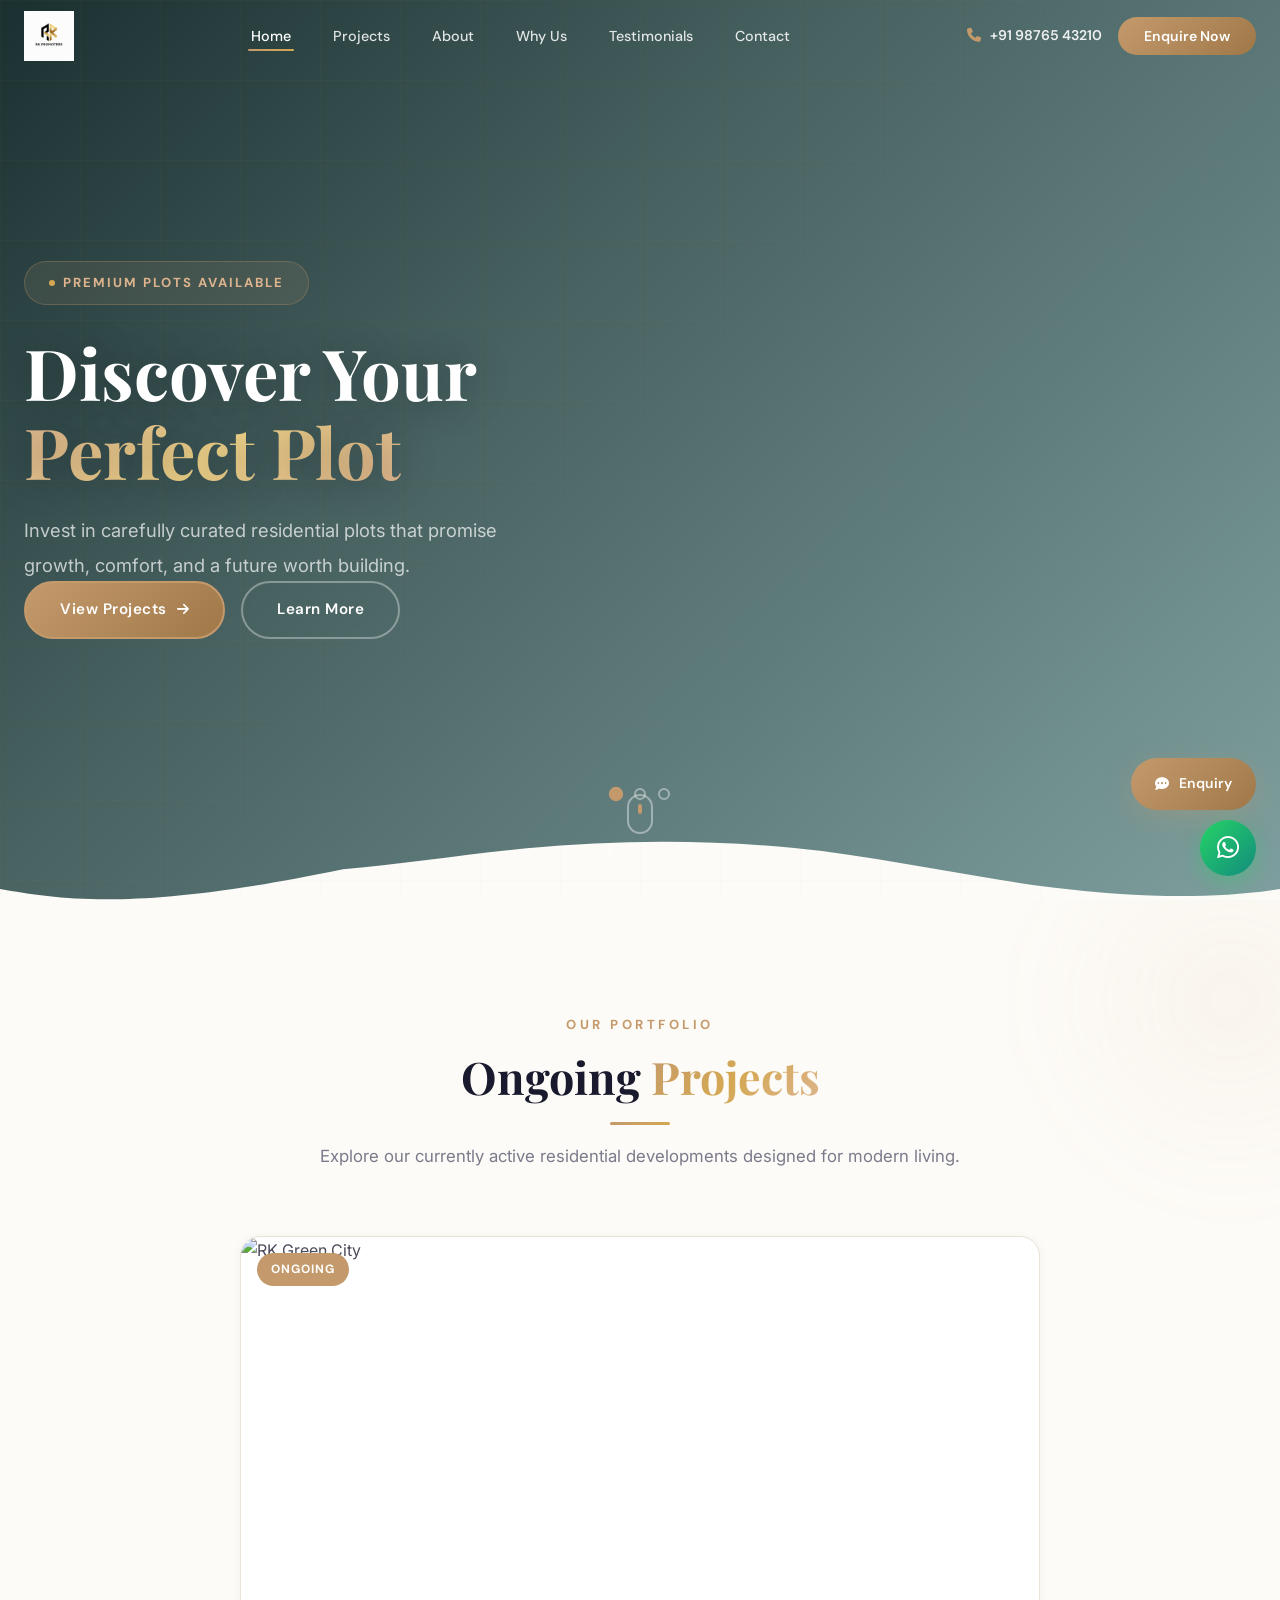
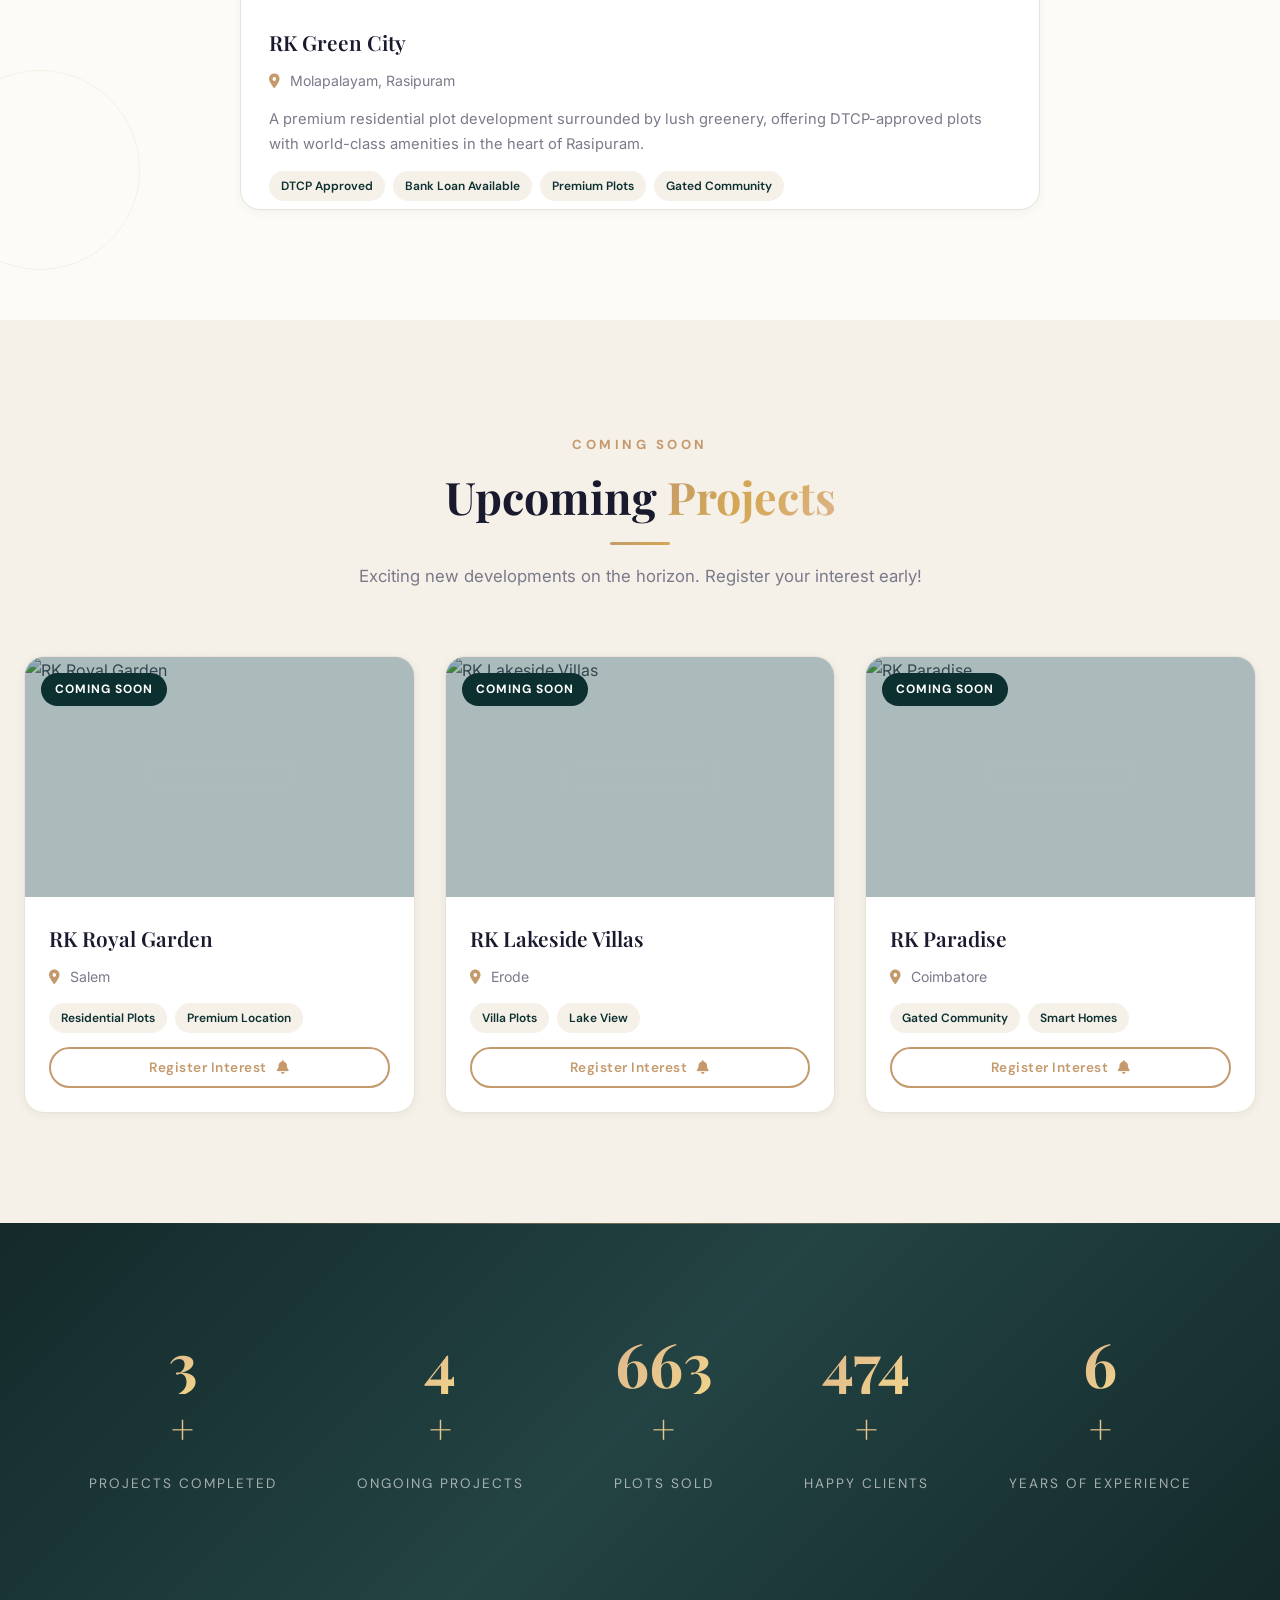
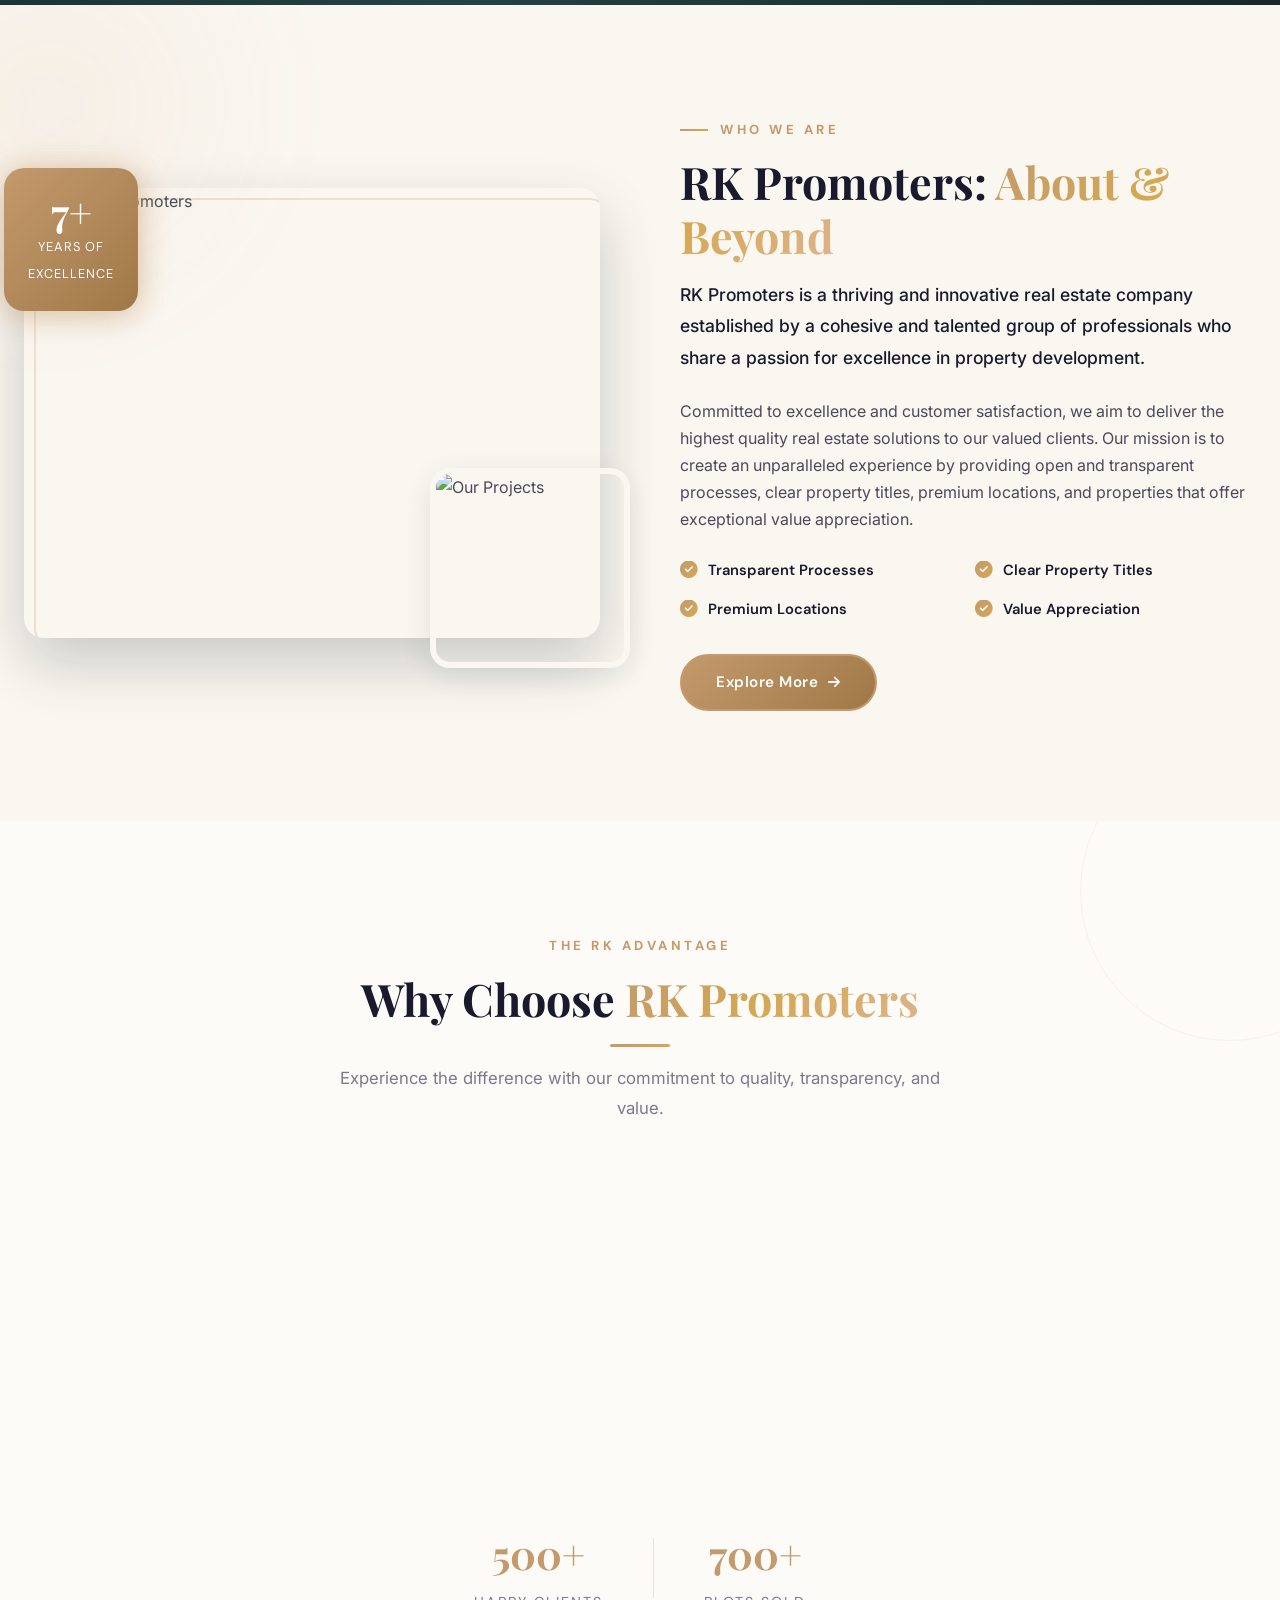
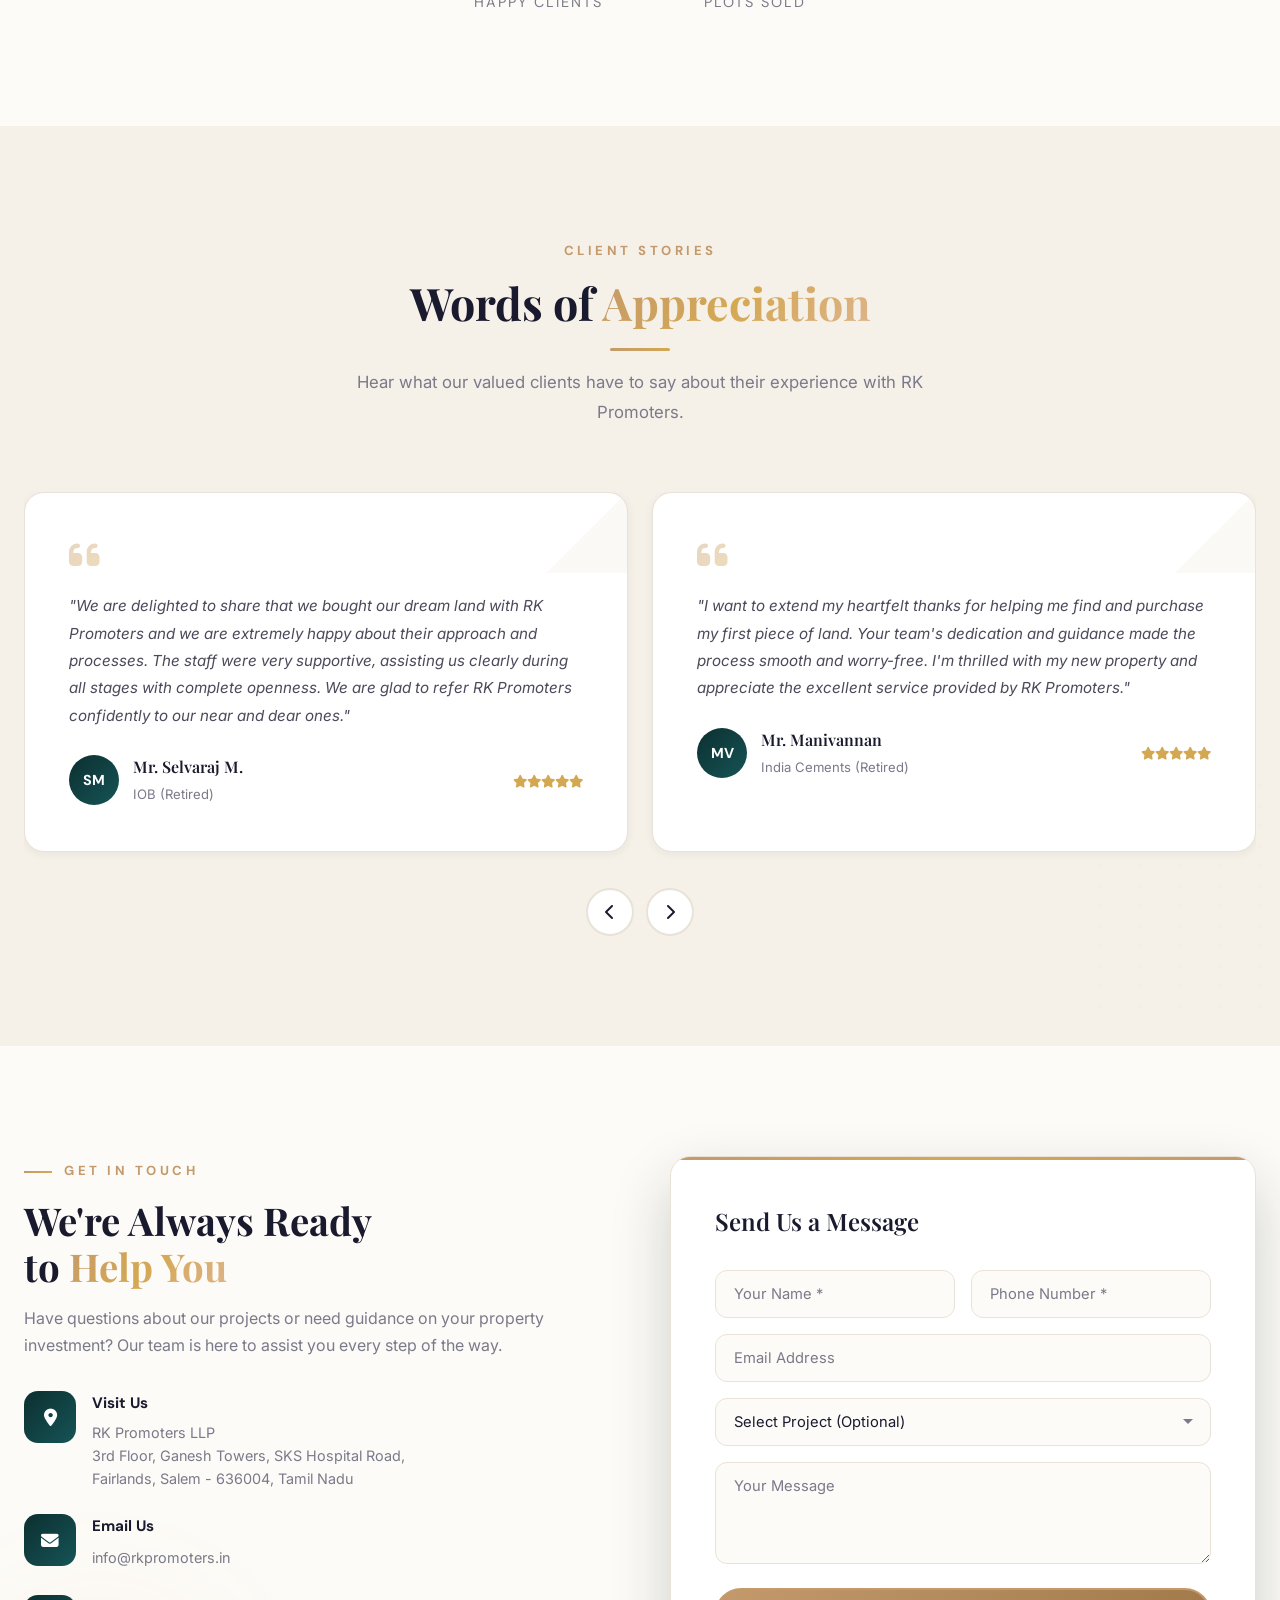
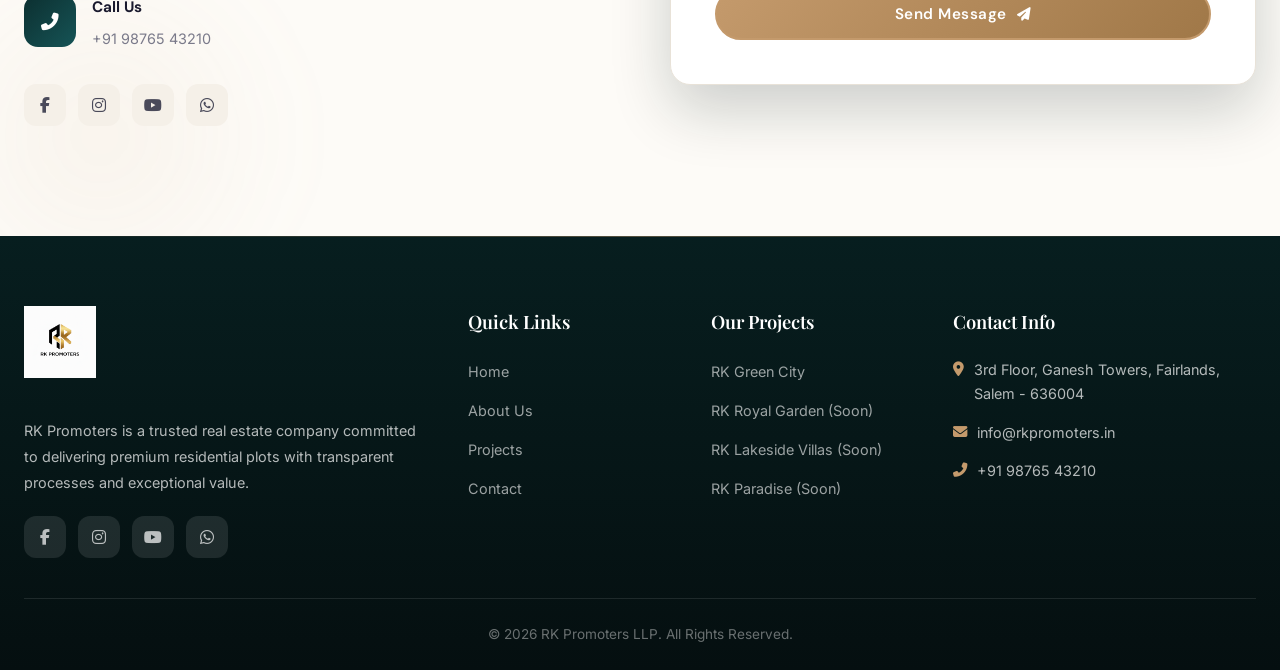
==== index.html @ 5c26dad8 "Initial commit - RK Promoters premium real estate website Co-authored-by: Cursor <cursoragent@cursor" ====
<!DOCTYPE html>
<html lang="en">
<head>
    <meta charset="UTF-8">
    <meta name="viewport" content="width=device-width, initial-scale=1.0">
    <title>RK Promoters | Premium Real Estate in Salem & Rasipuram</title>
    <meta name="description" content="Discover premium residential plots and properties in Salem & Rasipuram. RK Promoters offers transparent processes, prime locations, and exceptional value appreciation.">
    <link rel="preconnect" href="https://fonts.googleapis.com">
    <link rel="preconnect" href="https://fonts.gstatic.com" crossorigin>
    <link href="https://fonts.googleapis.com/css2?family=Playfair+Display:wght@400;500;600;700&family=Inter:wght@300;400;500;600;700&family=DM+Sans:wght@400;500;700&display=swap" rel="stylesheet">
    <link rel="stylesheet" href="https://cdnjs.cloudflare.com/ajax/libs/font-awesome/6.5.1/css/all.min.css">
    <link rel="stylesheet" href="css/style.css">
</head>
<body>
    <!-- Preloader -->
    <div id="preloader">
        <div class="loader">
            <div class="loader-inner"></div>
            <img src="images/logo.png" alt="RK Promoters">
        </div>
    </div>

    <!-- Navigation -->
    <nav class="navbar" id="navbar">
        <div class="nav-container">
            <a href="index.html" class="logo">
                <img src="images/logo.png" alt="RK Promoters" class="logo-img">
            </a>
            <ul class="nav-links" id="navLinks">
                <li><a href="#home" class="active">Home</a></li>
                <li><a href="#projects">Projects</a></li>
                <li><a href="#about">About</a></li>
                <li><a href="#advantages">Why Us</a></li>
                <li><a href="#testimonials">Testimonials</a></li>
                <li><a href="#contact">Contact</a></li>
            </ul>
            <div class="nav-actions">
                <a href="tel:+919876543210" class="nav-phone"><i class="fas fa-phone"></i> +91 98765 43210</a>
                <button class="btn-enquiry" onclick="openEnquiryModal()">Enquire Now</button>
            </div>
            <button class="hamburger" id="hamburger" onclick="toggleMenu()">
                <span></span><span></span><span></span>
            </button>
        </div>
    </nav>

    <!-- Hero Section -->
    <section class="hero" id="home">
        <div class="hero-bg-slider">
            <div class="hero-slide active" style="background-image: url('https://images.unsplash.com/photo-1600596542815-ffad4c1539a9?w=1920&q=80')"></div>
            <div class="hero-slide" style="background-image: url('https://images.unsplash.com/photo-1600585154340-be6161a56a0c?w=1920&q=80')"></div>
            <div class="hero-slide" style="background-image: url('https://images.unsplash.com/photo-1512917774080-9991f1c4c750?w=1920&q=80')"></div>
        </div>
        <div class="hero-overlay"></div>
        <div class="hero-content">
            <div class="hero-text-slider">
                <div class="hero-text-slide active">
                    <span class="hero-badge">Premium Plots Available</span>
                    <h1>Discover Your <br><span class="text-accent">Perfect Plot</span></h1>
                    <p>Invest in carefully curated residential plots that promise growth, comfort, and a future worth building.</p>
                </div>
                <div class="hero-text-slide">
                    <span class="hero-badge">Trust & Transparency</span>
                    <h1>Plots Built on <br><span class="text-accent">Promise & Trust</span></h1>
                    <p>Every transaction backed by clear titles, transparent processes, and unwavering commitment to your satisfaction.</p>
                </div>
                <div class="hero-text-slide">
                    <span class="hero-badge">Smart Investment</span>
                    <h1>Empowering Dreams, <br><span class="text-accent">Assured Returns</span></h1>
                    <p>Where transparency meets appreciation. Invest in land with our trusted processes for a secure future.</p>
                </div>
            </div>
            <div class="hero-actions">
                <a href="projects.html" class="btn btn-primary">View Projects <i class="fas fa-arrow-right"></i></a>
                <a href="#about" class="btn btn-outline">Learn More</a>
            </div>
        </div>
        <div class="hero-slider-nav">
            <button class="slider-dot active" onclick="goToSlide(0)"></button>
            <button class="slider-dot" onclick="goToSlide(1)"></button>
            <button class="slider-dot" onclick="goToSlide(2)"></button>
        </div>
        <div class="hero-scroll-indicator">
            <div class="mouse"><div class="wheel"></div></div>
            <span>Scroll Down</span>
        </div>
        <!-- Premium wave divider -->
        <div class="section-wave">
            <svg data-name="Layer 1" xmlns="http://www.w3.org/2000/svg" viewBox="0 0 1200 120" preserveAspectRatio="none">
                <path d="M321.39,56.44c58-10.79,114.16-30.13,172-41.86,82.39-16.72,168.19-17.73,250.45-.39C823.78,31,906.67,72,985.66,92.83c70.05,18.48,146.53,26.09,214.34,3V120H0V95.8C59.71,118.11,130.83,141.14,321.39,56.44Z" class="shape-fill"></path>
            </svg>
        </div>
    </section>

    <!-- Ongoing Projects Section -->
    <section class="section projects-section" id="projects">
        <!-- Decorative elements -->
        <div class="section-decoration deco-gradient-orb" style="width:400px;height:400px;top:-100px;right:-150px;"></div>
        <div class="section-decoration deco-circle" style="width:200px;height:200px;bottom:50px;left:-60px;"></div>
        <div class="container">
            <div class="section-header reveal">
                <span class="section-label">Our Portfolio</span>
                <h2 class="section-title">Ongoing <span class="text-gradient">Projects</span></h2>
                <p class="section-desc">Explore our currently active residential developments designed for modern living.</p>
            </div>
            <div class="projects-grid projects-grid-featured">
                <!-- RK Green City - Featured Ongoing Project -->
                <div class="project-card project-card-featured" data-aos="fade-up">
                    <div class="project-image">
                        <img src="https://images.unsplash.com/photo-1500382017468-9049fed747ef?w=900&q=80" alt="RK Green City">
                        <div class="project-badge">Ongoing</div>
                        <div class="project-overlay">
                            <a href="project-detail.html?project=rk-green-city" class="btn btn-sm">View Details</a>
                        </div>
                    </div>
                    <div class="project-info">
                        <h3>RK Green City</h3>
                        <p class="project-location"><i class="fas fa-map-marker-alt"></i> Molapalayam, Rasipuram</p>
                        <p class="project-desc-brief">A premium residential plot development surrounded by lush greenery, offering DTCP-approved plots with world-class amenities in the heart of Rasipuram.</p>
                        <div class="project-tags">
                            <span>DTCP Approved</span>
                            <span>Bank Loan Available</span>
                            <span>Premium Plots</span>
                            <span>Gated Community</span>
                        </div>
                    </div>
                </div>
            </div>
        </div>
    </section>

    <!-- Upcoming Projects Section -->
    <section class="section upcoming-section" id="upcoming">
        <div class="section-decoration deco-dots" style="width:300px;height:300px;top:40px;left:-80px;opacity:0.4;"></div>
        <div class="container">
            <div class="section-header reveal">
                <span class="section-label">Coming Soon</span>
                <h2 class="section-title">Upcoming <span class="text-gradient">Projects</span></h2>
                <p class="section-desc">Exciting new developments on the horizon. Register your interest early!</p>
            </div>
            <div class="projects-grid">
                <div class="project-card upcoming-card" data-aos="fade-up">
                    <div class="project-image">
                        <img src="https://images.unsplash.com/photo-1600607687939-ce8a6c25118c?w=600&q=80" alt="RK Royal Garden">
                        <div class="project-badge badge-upcoming">Coming Soon</div>
                        <div class="upcoming-overlay">
                            <div class="upcoming-label">
                                <i class="fas fa-clock"></i>
                                <span>Launching Soon</span>
                            </div>
                        </div>
                    </div>
                    <div class="project-info">
                        <h3>RK Royal Garden</h3>
                        <p class="project-location"><i class="fas fa-map-marker-alt"></i> Salem</p>
                        <div class="project-tags">
                            <span>Residential Plots</span>
                            <span>Premium Location</span>
                        </div>
                        <button class="btn btn-sm btn-register" onclick="openEnquiryModal()">Register Interest <i class="fas fa-bell"></i></button>
                    </div>
                </div>
                <div class="project-card upcoming-card" data-aos="fade-up" data-aos-delay="100">
                    <div class="project-image">
                        <img src="https://images.unsplash.com/photo-1600585154526-990dced4db0d?w=600&q=80" alt="RK Lakeside Villas">
                        <div class="project-badge badge-upcoming">Coming Soon</div>
                        <div class="upcoming-overlay">
                            <div class="upcoming-label">
                                <i class="fas fa-clock"></i>
                                <span>Launching Soon</span>
                            </div>
                        </div>
                    </div>
                    <div class="project-info">
                        <h3>RK Lakeside Villas</h3>
                        <p class="project-location"><i class="fas fa-map-marker-alt"></i> Erode</p>
                        <div class="project-tags">
                            <span>Villa Plots</span>
                            <span>Lake View</span>
                        </div>
                        <button class="btn btn-sm btn-register" onclick="openEnquiryModal()">Register Interest <i class="fas fa-bell"></i></button>
                    </div>
                </div>
                <div class="project-card upcoming-card" data-aos="fade-up" data-aos-delay="200">
                    <div class="project-image">
                        <img src="https://images.unsplash.com/photo-1600047509807-ba8f99d2cdde?w=600&q=80" alt="RK Paradise">
                        <div class="project-badge badge-upcoming">Coming Soon</div>
                        <div class="upcoming-overlay">
                            <div class="upcoming-label">
                                <i class="fas fa-clock"></i>
                                <span>Launching Soon</span>
                            </div>
                        </div>
                    </div>
                    <div class="project-info">
                        <h3>RK Paradise</h3>
                        <p class="project-location"><i class="fas fa-map-marker-alt"></i> Coimbatore</p>
                        <div class="project-tags">
                            <span>Gated Community</span>
                            <span>Smart Homes</span>
                        </div>
                        <button class="btn btn-sm btn-register" onclick="openEnquiryModal()">Register Interest <i class="fas fa-bell"></i></button>
                    </div>
                </div>
            </div>
        </div>
    </section>

    <!-- Stats Section -->
    <section class="stats-section">
        <div class="stats-bg" style="background-image: url('https://images.unsplash.com/photo-1486406146926-c627a92ad1ab?w=1920&q=80')"></div>
        <div class="stats-overlay"></div>
        <div class="container">
            <div class="stats-grid">
                <div class="stat-item">
                    <div class="stat-number" data-target="4">0</div>
                    <div class="stat-suffix">+</div>
                    <p>Projects Completed</p>
                </div>
                <div class="stat-item">
                    <div class="stat-number" data-target="5">0</div>
                    <div class="stat-suffix">+</div>
                    <p>Ongoing Projects</p>
                </div>
                <div class="stat-item">
                    <div class="stat-number" data-target="700">0</div>
                    <div class="stat-suffix">+</div>
                    <p>Plots Sold</p>
                </div>
                <div class="stat-item">
                    <div class="stat-number" data-target="500">0</div>
                    <div class="stat-suffix">+</div>
                    <p>Happy Clients</p>
                </div>
                <div class="stat-item">
                    <div class="stat-number" data-target="7">0</div>
                    <div class="stat-suffix">+</div>
                    <p>Years of Experience</p>
                </div>
            </div>
        </div>
    </section>

    <!-- About Section -->
    <section class="section about-section" id="about">
        <div class="section-decoration deco-gradient-orb" style="width:500px;height:500px;top:-150px;left:-200px;"></div>
        <div class="container">
            <div class="about-grid">
                <div class="about-images reveal reveal-left">
                    <div class="about-img-main">
                        <img src="https://images.unsplash.com/photo-1600607687939-ce8a6c25118c?w=800&q=80" alt="About RK Promoters">
                    </div>
                    <div class="about-img-float">
                        <img src="https://images.unsplash.com/photo-1600585154340-be6161a56a0c?w=400&q=80" alt="Our Projects">
                    </div>
                    <div class="about-experience">
                        <span class="exp-number">7+</span>
                        <span class="exp-text">Years of<br>Excellence</span>
                    </div>
                </div>
                <div class="about-content reveal reveal-right">
                    <span class="section-label">Who We Are</span>
                    <h2 class="section-title">RK Promoters: <span class="text-gradient">About & Beyond</span></h2>
                    <p class="about-lead">RK Promoters is a thriving and innovative real estate company established by a cohesive and talented group of professionals who share a passion for excellence in property development.</p>
                    <p>Committed to excellence and customer satisfaction, we aim to deliver the highest quality real estate solutions to our valued clients. Our mission is to create an unparalleled experience by providing open and transparent processes, clear property titles, premium locations, and properties that offer exceptional value appreciation.</p>
                    <div class="about-highlights">
                        <div class="highlight-item">
                            <i class="fas fa-check-circle"></i>
                            <span>Transparent Processes</span>
                        </div>
                        <div class="highlight-item">
                            <i class="fas fa-check-circle"></i>
                            <span>Clear Property Titles</span>
                        </div>
                        <div class="highlight-item">
                            <i class="fas fa-check-circle"></i>
                            <span>Premium Locations</span>
                        </div>
                        <div class="highlight-item">
                            <i class="fas fa-check-circle"></i>
                            <span>Value Appreciation</span>
                        </div>
                    </div>
                    <a href="about.html" class="btn btn-primary">Explore More <i class="fas fa-arrow-right"></i></a>
                </div>
            </div>
        </div>
    </section>

    <!-- Advantages Section -->
    <section class="section advantages-section" id="advantages">
        <div class="section-decoration deco-circle" style="width:300px;height:300px;top:-80px;right:-100px;"></div>
        <div class="container">
            <div class="section-header reveal">
                <span class="section-label">The RK Advantage</span>
                <h2 class="section-title">Why Choose <span class="text-gradient">RK Promoters</span></h2>
                <p class="section-desc">Experience the difference with our commitment to quality, transparency, and value.</p>
            </div>
            <div class="advantages-marquee">
                <div class="marquee-track">
                    <div class="advantage-card">
                        <div class="adv-icon"><i class="fas fa-handshake"></i></div>
                        <h4>Transparent Process</h4>
                        <p>Complete clarity at every stage of your property purchase journey.</p>
                    </div>
                    <div class="advantage-card">
                        <div class="adv-icon"><i class="fas fa-map-marked-alt"></i></div>
                        <h4>Premium Locations</h4>
                        <p>Strategically chosen locations with excellent connectivity and growth potential.</p>
                    </div>
                    <div class="advantage-card">
                        <div class="adv-icon"><i class="fas fa-chart-line"></i></div>
                        <h4>High Value Appreciation</h4>
                        <p>Properties that consistently deliver exceptional returns on investment.</p>
                    </div>
                    <div class="advantage-card">
                        <div class="adv-icon"><i class="fas fa-clock"></i></div>
                        <h4>Timely Delivery</h4>
                        <p>On-time project completion with no compromises on quality.</p>
                    </div>
                    <div class="advantage-card">
                        <div class="adv-icon"><i class="fas fa-university"></i></div>
                        <h4>Financial Assistance</h4>
                        <p>Easy loan facilities and financial guidance for hassle-free investment.</p>
                    </div>
                    <!-- Duplicated for seamless scroll -->
                    <div class="advantage-card">
                        <div class="adv-icon"><i class="fas fa-handshake"></i></div>
                        <h4>Transparent Process</h4>
                        <p>Complete clarity at every stage of your property purchase journey.</p>
                    </div>
                    <div class="advantage-card">
                        <div class="adv-icon"><i class="fas fa-map-marked-alt"></i></div>
                        <h4>Premium Locations</h4>
                        <p>Strategically chosen locations with excellent connectivity and growth potential.</p>
                    </div>
                    <div class="advantage-card">
                        <div class="adv-icon"><i class="fas fa-chart-line"></i></div>
                        <h4>High Value Appreciation</h4>
                        <p>Properties that consistently deliver exceptional returns on investment.</p>
                    </div>
                    <div class="advantage-card">
                        <div class="adv-icon"><i class="fas fa-clock"></i></div>
                        <h4>Timely Delivery</h4>
                        <p>On-time project completion with no compromises on quality.</p>
                    </div>
                    <div class="advantage-card">
                        <div class="adv-icon"><i class="fas fa-university"></i></div>
                        <h4>Financial Assistance</h4>
                        <p>Easy loan facilities and financial guidance for hassle-free investment.</p>
                    </div>
                </div>
            </div>
            <div class="advantages-stats">
                <div class="adv-stat">
                    <span class="adv-stat-number">500+</span>
                    <span class="adv-stat-label">Happy Clients</span>
                </div>
                <div class="adv-stat-divider"></div>
                <div class="adv-stat">
                    <span class="adv-stat-number">700+</span>
                    <span class="adv-stat-label">Plots Sold</span>
                </div>
            </div>
        </div>
    </section>

    <!-- Testimonials Section -->
    <section class="section testimonials-section" id="testimonials">
        <div class="section-decoration deco-dots" style="width:250px;height:250px;bottom:20px;right:-60px;opacity:0.3;"></div>
        <div class="container">
            <div class="section-header reveal">
                <span class="section-label">Client Stories</span>
                <h2 class="section-title">Words of <span class="text-gradient">Appreciation</span></h2>
                <p class="section-desc">Hear what our valued clients have to say about their experience with RK Promoters.</p>
            </div>
            <div class="testimonials-wrapper">
                <div class="testimonials-track" id="testimonialsTrack">
                    <div class="testimonial-card">
                        <div class="testimonial-quote"><i class="fas fa-quote-left"></i></div>
                        <p>"We are delighted to share that we bought our dream land with RK Promoters and we are extremely happy about their approach and processes. The staff were very supportive, assisting us clearly during all stages with complete openness. We are glad to refer RK Promoters confidently to our near and dear ones."</p>
                        <div class="testimonial-author">
                            <div class="author-avatar">SM</div>
                            <div class="author-info"><h5>Mr. Selvaraj M.</h5><span>IOB (Retired)</span></div>
                            <div class="testimonial-stars"><i class="fas fa-star"></i><i class="fas fa-star"></i><i class="fas fa-star"></i><i class="fas fa-star"></i><i class="fas fa-star"></i></div>
                        </div>
                    </div>
                    <div class="testimonial-card">
                        <div class="testimonial-quote"><i class="fas fa-quote-left"></i></div>
                        <p>"I want to extend my heartfelt thanks for helping me find and purchase my first piece of land. Your team's dedication and guidance made the process smooth and worry-free. I'm thrilled with my new property and appreciate the excellent service provided by RK Promoters."</p>
                        <div class="testimonial-author">
                            <div class="author-avatar">MV</div>
                            <div class="author-info"><h5>Mr. Manivannan</h5><span>India Cements (Retired)</span></div>
                            <div class="testimonial-stars"><i class="fas fa-star"></i><i class="fas fa-star"></i><i class="fas fa-star"></i><i class="fas fa-star"></i><i class="fas fa-star"></i></div>
                        </div>
                    </div>
                    <div class="testimonial-card">
                        <div class="testimonial-quote"><i class="fas fa-quote-left"></i></div>
                        <p>"Thanks to RK Promoters, I am now a proud plot owner. Your attention to detail and exceptional customer service made the experience smooth and hassle-free. Thanks again for all the support! I would highly recommend them to anyone looking for quality plots."</p>
                        <div class="testimonial-author">
                            <div class="author-avatar">UR</div>
                            <div class="author-info"><h5>Mr. Uthiraraj</h5><span>Teacher</span></div>
                            <div class="testimonial-stars"><i class="fas fa-star"></i><i class="fas fa-star"></i><i class="fas fa-star"></i><i class="fas fa-star"></i><i class="fas fa-star"></i></div>
                        </div>
                    </div>
                    <div class="testimonial-card">
                        <div class="testimonial-quote"><i class="fas fa-quote-left"></i></div>
                        <p>"Thank you very much RK Promoters for showing the right choices of land based on our expectations. We were really happy with your services. The team understood exactly what we needed and delivered beyond our expectations. Truly a trustworthy real estate partner!"</p>
                        <div class="testimonial-author">
                            <div class="author-avatar">UR</div>
                            <div class="author-info"><h5>Mrs. Umarani</h5><span>Teacher</span></div>
                            <div class="testimonial-stars"><i class="fas fa-star"></i><i class="fas fa-star"></i><i class="fas fa-star"></i><i class="fas fa-star"></i><i class="fas fa-star"></i></div>
                        </div>
                    </div>
                </div>
                <div class="testimonials-nav">
                    <button class="test-nav-btn" onclick="moveTestimonials(-1)"><i class="fas fa-chevron-left"></i></button>
                    <button class="test-nav-btn" onclick="moveTestimonials(1)"><i class="fas fa-chevron-right"></i></button>
                </div>
            </div>
        </div>
    </section>

    <!-- Contact Section -->
    <section class="section contact-section" id="contact">
        <div class="section-decoration deco-gradient-orb" style="width:400px;height:400px;bottom:-100px;left:-100px;"></div>
        <div class="container">
            <div class="contact-grid">
                <div class="contact-info reveal reveal-left">
                    <span class="section-label">Get In Touch</span>
                    <h2 class="section-title">We're Always Ready <br>to <span class="text-gradient">Help You</span></h2>
                    <p>Have questions about our projects or need guidance on your property investment? Our team is here to assist you every step of the way.</p>
                    <div class="contact-details">
                        <div class="contact-item">
                            <div class="contact-icon"><i class="fas fa-map-marker-alt"></i></div>
                            <div>
                                <h5>Visit Us</h5>
                                <p>RK Promoters LLP<br>3rd Floor, Ganesh Towers, SKS Hospital Road,<br>Fairlands, Salem - 636004, Tamil Nadu</p>
                            </div>
                        </div>
                        <div class="contact-item">
                            <div class="contact-icon"><i class="fas fa-envelope"></i></div>
                            <div><h5>Email Us</h5><a href="mailto:info@rkpromoters.in">info@rkpromoters.in</a></div>
                        </div>
                        <div class="contact-item">
                            <div class="contact-icon"><i class="fas fa-phone-alt"></i></div>
                            <div><h5>Call Us</h5><a href="tel:+919876543210">+91 98765 43210</a></div>
                        </div>
                    </div>
                    <div class="social-links">
                        <a href="#"><i class="fab fa-facebook-f"></i></a>
                        <a href="#"><i class="fab fa-instagram"></i></a>
                        <a href="#"><i class="fab fa-youtube"></i></a>
                        <a href="#"><i class="fab fa-whatsapp"></i></a>
                    </div>
                </div>
                <div class="contact-form-wrapper reveal reveal-right">
                    <h3>Send Us a Message</h3>
                    <form class="contact-form" id="contactForm" onsubmit="handleContactSubmit(event)">
                        <div class="form-row">
                            <div class="form-group"><input type="text" name="name" placeholder="Your Name *" required></div>
                            <div class="form-group"><input type="tel" name="phone" placeholder="Phone Number *" required></div>
                        </div>
                        <div class="form-group"><input type="email" name="email" placeholder="Email Address"></div>
                        <div class="form-group">
                            <select name="project">
                                <option value="">Select Project (Optional)</option>
                                <option value="rk-green-city">RK Green City</option>
                                <option value="rk-royal-garden">RK Royal Garden (Upcoming)</option>
                                <option value="rk-lakeside">RK Lakeside Villas (Upcoming)</option>
                                <option value="rk-paradise">RK Paradise (Upcoming)</option>
                            </select>
                        </div>
                        <div class="form-group"><textarea name="message" placeholder="Your Message" rows="4"></textarea></div>
                        <button type="submit" class="btn btn-primary btn-full">Send Message <i class="fas fa-paper-plane"></i></button>
                    </form>
                </div>
            </div>
        </div>
    </section>

    <!-- Footer -->
    <footer class="footer">
        <div class="container">
            <div class="footer-grid">
                <div class="footer-about">
                    <a href="index.html" class="logo footer-logo">
                        <img src="images/logo.png" alt="RK Promoters" class="logo-img">
                    </a>
                    <p>RK Promoters is a trusted real estate company committed to delivering premium residential plots with transparent processes and exceptional value.</p>
                    <div class="social-links">
                        <a href="#"><i class="fab fa-facebook-f"></i></a>
                        <a href="#"><i class="fab fa-instagram"></i></a>
                        <a href="#"><i class="fab fa-youtube"></i></a>
                        <a href="#"><i class="fab fa-whatsapp"></i></a>
                    </div>
                </div>
                <div class="footer-links">
                    <h4>Quick Links</h4>
                    <ul>
                        <li><a href="index.html">Home</a></li>
                        <li><a href="about.html">About Us</a></li>
                        <li><a href="projects.html">Projects</a></li>
                        <li><a href="#contact">Contact</a></li>
                    </ul>
                </div>
                <div class="footer-links">
                    <h4>Our Projects</h4>
                    <ul>
                        <li><a href="project-detail.html?project=rk-green-city">RK Green City</a></li>
                        <li><a href="#">RK Royal Garden (Soon)</a></li>
                        <li><a href="#">RK Lakeside Villas (Soon)</a></li>
                        <li><a href="#">RK Paradise (Soon)</a></li>
                    </ul>
                </div>
                <div class="footer-contact">
                    <h4>Contact Info</h4>
                    <p><i class="fas fa-map-marker-alt"></i> 3rd Floor, Ganesh Towers, Fairlands, Salem - 636004</p>
                    <p><i class="fas fa-envelope"></i> info@rkpromoters.in</p>
                    <p><i class="fas fa-phone-alt"></i> +91 98765 43210</p>
                </div>
            </div>
            <div class="footer-bottom">
                <p>&copy; 2026 RK Promoters LLP. All Rights Reserved.</p>
            </div>
        </div>
    </footer>

    <!-- Floating Buttons -->
    <div class="floating-enquiry" onclick="openEnquiryModal()">
        <i class="fas fa-comment-dots"></i><span>Enquiry</span>
    </div>
    <a href="https://wa.me/919876543210" class="floating-whatsapp" target="_blank"><i class="fab fa-whatsapp"></i></a>

    <!-- Enquiry Modal -->
    <div class="modal-overlay" id="enquiryModal">
        <div class="modal">
            <button class="modal-close" onclick="closeEnquiryModal()"><i class="fas fa-times"></i></button>
            <div class="modal-header">
                <h3>Enquire Now</h3>
                <p>Fill the form below and we'll get back to you shortly!</p>
            </div>
            <form class="modal-form" onsubmit="handleEnquirySubmit(event)">
                <div class="form-group"><input type="text" placeholder="Your Name *" required></div>
                <div class="form-group"><input type="tel" placeholder="Phone Number *" required></div>
                <div class="form-group"><input type="email" placeholder="Email Address"></div>
                <div class="form-group">
                    <select>
                        <option value="">Select Project (Optional)</option>
                        <option value="rk-green-city">RK Green City</option>
                        <option value="rk-royal-garden">RK Royal Garden (Upcoming)</option>
                        <option value="rk-lakeside">RK Lakeside Villas (Upcoming)</option>
                        <option value="rk-paradise">RK Paradise (Upcoming)</option>
                    </select>
                </div>
                <div class="form-group"><textarea placeholder="Your Message" rows="3"></textarea></div>
                <button type="submit" class="btn btn-primary btn-full">Submit Enquiry <i class="fas fa-arrow-right"></i></button>
            </form>
        </div>
    </div>

    <!-- Lightbox -->
    <div class="lightbox-overlay" id="lightbox" onclick="closeLightbox()">
        <button class="lightbox-close" onclick="closeLightbox()"><i class="fas fa-times"></i></button>
        <img id="lightboxImg" src="" alt="Site Photo">
    </div>

    <button class="back-to-top" id="backToTop" onclick="scrollToTop()"><i class="fas fa-chevron-up"></i></button>

    <script src="js/main.js"></script>
</body>
</html>
---- css/style.css ----
/* ============================================
   RK PROMOTERS - Premium Real Estate Website
   Color Scheme: Deep Teal + Warm Copper + Off-White
   ============================================ */

/* CSS Custom Properties - Premium Luxury Palette */
:root {
    --primary: #0c2f30;
    --primary-light: #165456;
    --primary-dark: #071e1f;
    --accent: #c49a6c;
    --accent-light: #ddb48e;
    --accent-dark: #a07848;
    --gold: #d4a853;
    --gold-light: #f0d48a;
    --rose-gold: #b76e79;
    --bg-light: #fdfbf7;
    --bg-cream: #f5f0e8;
    --bg-warm: #faf6f0;
    --bg-dark: #0a1e1f;
    --text-dark: #1a1a2e;
    --text-body: #4a4a5a;
    --text-light: #7a7a8a;
    --white: #ffffff;
    --border: #e8e2d8;
    --shadow-sm: 0 2px 10px rgba(15, 61, 62, 0.06);
    --shadow-md: 0 8px 30px rgba(15, 61, 62, 0.1);
    --shadow-lg: 0 20px 60px rgba(15, 61, 62, 0.15);
    --shadow-accent: 0 8px 30px rgba(196, 154, 108, 0.3);
    --shadow-gold: 0 8px 30px rgba(212, 168, 83, 0.25);
    --shadow-premium: 0 25px 60px rgba(10, 30, 31, 0.2);
    --glow-accent: 0 0 30px rgba(196, 154, 108, 0.4);
    --glow-gold: 0 0 40px rgba(212, 168, 83, 0.3);
    --radius-sm: 8px;
    --radius-md: 12px;
    --radius-lg: 20px;
    --radius-xl: 30px;
    --transition: all 0.4s cubic-bezier(0.25, 0.46, 0.45, 0.94);
    --transition-fast: all 0.25s ease;
    --transition-premium: all 0.6s cubic-bezier(0.16, 1, 0.3, 1);
    --font-heading: 'Playfair Display', Georgia, serif;
    --font-body: 'Inter', -apple-system, sans-serif;
    --font-accent: 'DM Sans', sans-serif;
}

/* Reset & Base */
*, *::before, *::after {
    margin: 0;
    padding: 0;
    box-sizing: border-box;
}

html {
    scroll-behavior: smooth;
    scroll-padding-top: 80px;
}

body {
    font-family: var(--font-body);
    color: var(--text-body);
    background: var(--bg-light);
    line-height: 1.7;
    overflow-x: hidden;
    -webkit-font-smoothing: antialiased;
    -moz-osx-font-smoothing: grayscale;
}

/* Premium Selection */
::selection {
    background: rgba(196, 154, 108, 0.25);
    color: var(--primary-dark);
}

/* Premium Scrollbar */
::-webkit-scrollbar { width: 8px; }
::-webkit-scrollbar-track { background: var(--bg-cream); }
::-webkit-scrollbar-thumb {
    background: linear-gradient(180deg, var(--accent), var(--primary));
    border-radius: 10px;
}
::-webkit-scrollbar-thumb:hover { background: var(--accent-dark); }

a {
    text-decoration: none;
    color: inherit;
    transition: var(--transition-fast);
}

img {
    max-width: 100%;
    height: auto;
    display: block;
}

ul { list-style: none; }

.container {
    max-width: 1280px;
    margin: 0 auto;
    padding: 0 24px;
}

.section {
    padding: 110px 0;
    position: relative;
    overflow: hidden;
}

.text-center { text-align: center; }
.mt-4 { margin-top: 3rem; }

/* ============ PREMIUM REVEAL ANIMATIONS ============ */
.reveal {
    opacity: 0;
    transform: translateY(40px);
    transition: opacity 0.8s cubic-bezier(0.16, 1, 0.3, 1),
                transform 0.8s cubic-bezier(0.16, 1, 0.3, 1);
}
.reveal.reveal-left { transform: translateX(-60px) translateY(0); }
.reveal.reveal-right { transform: translateX(60px) translateY(0); }
.reveal.reveal-scale { transform: scale(0.85); }
.reveal.reveal-rotate { transform: perspective(800px) rotateY(8deg); }
.reveal.active {
    opacity: 1;
    transform: translateY(0) translateX(0) scale(1) rotateY(0deg);
}

/* Stagger delays for children */
.reveal-stagger > *:nth-child(1) { transition-delay: 0s; }
.reveal-stagger > *:nth-child(2) { transition-delay: 0.1s; }
.reveal-stagger > *:nth-child(3) { transition-delay: 0.2s; }
.reveal-stagger > *:nth-child(4) { transition-delay: 0.25s; }
.reveal-stagger > *:nth-child(5) { transition-delay: 0.3s; }
.reveal-stagger > *:nth-child(6) { transition-delay: 0.35s; }

/* ============ DECORATIVE ELEMENTS ============ */
.section-decoration {
    position: absolute;
    pointer-events: none;
    z-index: 0;
}

.deco-circle {
    border-radius: 50%;
    border: 1px solid rgba(196, 154, 108, 0.12);
}

.deco-gradient-orb {
    border-radius: 50%;
    background: radial-gradient(circle, rgba(196, 154, 108, 0.08) 0%, transparent 70%);
    filter: blur(40px);
}

.deco-dots {
    background-image: radial-gradient(rgba(196, 154, 108, 0.15) 1px, transparent 1px);
    background-size: 20px 20px;
}

.deco-line {
    height: 1px;
    background: linear-gradient(90deg, transparent, var(--accent), transparent);
    opacity: 0.2;
}

/* Section wave divider */
.section-wave {
    position: absolute;
    bottom: -1px;
    left: 0;
    width: 100%;
    overflow: hidden;
    line-height: 0;
    z-index: 1;
}
.section-wave svg {
    position: relative;
    display: block;
    width: calc(100% + 1.3px);
    height: 60px;
}
.section-wave .shape-fill {
    fill: var(--bg-light);
}

/* Gradient text */
.text-gradient {
    background: linear-gradient(135deg, var(--accent), var(--gold), var(--accent-light));
    -webkit-background-clip: text;
    -webkit-text-fill-color: transparent;
    background-clip: text;
}

/* Gold shimmer text */
.text-shimmer {
    background: linear-gradient(120deg, var(--accent) 0%, var(--gold-light) 50%, var(--accent) 100%);
    background-size: 200% 100%;
    -webkit-background-clip: text;
    -webkit-text-fill-color: transparent;
    background-clip: text;
    animation: shimmerText 3s ease-in-out infinite;
}

@keyframes shimmerText {
    0% { background-position: -200% center; }
    100% { background-position: 200% center; }
}

/* ============ PRELOADER ============ */
#preloader {
    position: fixed;
    top: 0;
    left: 0;
    width: 100%;
    height: 100%;
    background: linear-gradient(135deg, var(--primary-dark) 0%, #0c2a2b 50%, var(--primary) 100%);
    z-index: 99999;
    display: flex;
    align-items: center;
    justify-content: center;
    transition: opacity 0.8s cubic-bezier(0.16, 1, 0.3, 1), visibility 0.8s cubic-bezier(0.16, 1, 0.3, 1);
}

#preloader.loaded {
    opacity: 0;
    visibility: hidden;
}

#preloader::before {
    content: '';
    position: absolute;
    top: 50%;
    left: 50%;
    width: 200px;
    height: 200px;
    transform: translate(-50%, -50%);
    border-radius: 50%;
    background: radial-gradient(circle, rgba(196, 154, 108, 0.1) 0%, transparent 70%);
    animation: preloaderPulse 2s ease-in-out infinite;
}

@keyframes preloaderPulse {
    0%, 100% { transform: translate(-50%, -50%) scale(1); opacity: 0.5; }
    50% { transform: translate(-50%, -50%) scale(1.5); opacity: 1; }
}

.loader {
    text-align: center;
    position: relative;
    z-index: 1;
}

.loader-inner {
    width: 60px;
    height: 60px;
    border: 2px solid rgba(196, 154, 108, 0.15);
    border-top-color: var(--accent);
    border-right-color: var(--gold);
    border-radius: 50%;
    animation: spin 1s linear infinite;
    margin: 0 auto 24px;
    position: relative;
}

.loader-inner::after {
    content: '';
    position: absolute;
    top: 4px;
    left: 4px;
    right: 4px;
    bottom: 4px;
    border: 2px solid transparent;
    border-bottom-color: var(--accent-light);
    border-radius: 50%;
    animation: spin 1.5s linear infinite reverse;
}

.loader span {
    color: var(--accent);
    font-family: var(--font-heading);
    font-size: 1.4rem;
    letter-spacing: 6px;
    font-weight: 500;
}

@keyframes spin {
    to { transform: rotate(360deg); }
}

/* ============ SECTION HEADERS ============ */
.section-label {
    display: inline-flex;
    align-items: center;
    gap: 12px;
    font-family: var(--font-accent);
    font-size: 0.82rem;
    font-weight: 700;
    color: var(--accent);
    text-transform: uppercase;
    letter-spacing: 3.5px;
    margin-bottom: 14px;
    position: relative;
    padding-left: 40px;
}

.section-label::before {
    content: '';
    position: absolute;
    left: 0;
    top: 50%;
    width: 28px;
    height: 2px;
    background: linear-gradient(90deg, var(--accent), var(--gold));
    transform: translateY(-50%);
}

.section-header .section-label {
    padding-left: 0;
    justify-content: center;
}

.section-header .section-label::before {
    display: none;
}

.section-header .section-label::after {
    display: none;
}

.section-header {
    text-align: center;
    max-width: 640px;
    margin: 0 auto 65px;
    position: relative;
    z-index: 1;
}

.section-title {
    font-family: var(--font-heading);
    font-size: 2.8rem;
    font-weight: 700;
    color: var(--text-dark);
    line-height: 1.2;
    margin-bottom: 16px;
}

/* Gold underline decoration under section titles */
.section-header .section-title::after {
    content: '';
    display: block;
    width: 60px;
    height: 3px;
    background: linear-gradient(90deg, var(--accent), var(--gold));
    margin: 18px auto 0;
    border-radius: 2px;
}

.text-accent {
    color: var(--accent);
}

.section-desc {
    font-size: 1.05rem;
    color: var(--text-light);
    line-height: 1.8;
    margin-top: 8px;
}

/* ============ BUTTONS ============ */
.btn {
    display: inline-flex;
    align-items: center;
    gap: 10px;
    padding: 14px 34px;
    font-family: var(--font-accent);
    font-size: 0.95rem;
    font-weight: 600;
    border-radius: var(--radius-xl);
    cursor: pointer;
    transition: var(--transition-premium);
    border: 2px solid transparent;
    letter-spacing: 0.5px;
    position: relative;
    overflow: hidden;
    z-index: 1;
}

/* Premium shimmer overlay on buttons */
.btn::before {
    content: '';
    position: absolute;
    top: 0;
    left: -100%;
    width: 100%;
    height: 100%;
    background: linear-gradient(120deg, transparent 0%, rgba(255, 255, 255, 0.2) 50%, transparent 100%);
    transition: left 0.6s ease;
    z-index: -1;
}

.btn:hover::before {
    left: 100%;
}

.btn-primary {
    background: linear-gradient(135deg, var(--accent), var(--accent-dark));
    color: var(--white);
    border-color: var(--accent);
}

.btn-primary:hover {
    background: linear-gradient(135deg, var(--accent-dark), var(--accent));
    border-color: var(--accent-dark);
    transform: translateY(-3px);
    box-shadow: var(--shadow-accent), var(--glow-accent);
}

.btn-outline {
    background: transparent;
    color: var(--white);
    border-color: rgba(255,255,255,0.35);
    backdrop-filter: blur(4px);
}

.btn-outline:hover {
    background: var(--white);
    color: var(--primary);
    border-color: var(--white);
    transform: translateY(-3px);
    box-shadow: 0 10px 30px rgba(255, 255, 255, 0.2);
}

.btn-sm {
    padding: 10px 24px;
    font-size: 0.85rem;
}

.btn-full {
    width: 100%;
    justify-content: center;
}

.btn i {
    font-size: 0.85rem;
    transition: transform 0.4s cubic-bezier(0.16, 1, 0.3, 1);
}

.btn:hover i {
    transform: translateX(5px);
}

/* ============ NAVBAR ============ */
.navbar {
    position: fixed;
    top: 0;
    left: 0;
    width: 100%;
    z-index: 1000;
    padding: 8px 0;
    background-color: transparent;
    transition: background-color 0.5s ease, box-shadow 0.5s ease, border-color 0.5s ease;
    border-bottom: 1px solid transparent;
}

.navbar.scrolled {
    background-color: rgba(255, 255, 255, 0.92);
    backdrop-filter: blur(20px);
    -webkit-backdrop-filter: blur(20px);
    box-shadow: 0 4px 30px rgba(10, 30, 31, 0.08);
    border-bottom-color: rgba(196, 154, 108, 0.12);
}

.nav-container {
    max-width: 1340px;
    margin: 0 auto;
    padding: 0 24px;
    display: flex;
    align-items: center;
    justify-content: space-between;
    min-height: 56px;
    position: relative;
}

.logo {
    display: flex;
    align-items: center;
    gap: 12px;
    z-index: 10;
}

.logo-icon {
    width: 46px;
    height: 46px;
    background: var(--accent);
    color: var(--white);
    font-family: var(--font-heading);
    font-size: 1.5rem;
    font-weight: 700;
    display: flex;
    align-items: center;
    justify-content: center;
    border-radius: 12px;
    transition: var(--transition);
}

.logo:hover .logo-icon {
    transform: rotate(-5deg) scale(1.05);
}

/* Logo image */
.logo-img {
    height: 50px;
    width: auto;
    object-fit: contain;
    transition: transform 0.3s ease;
}

.logo:hover .logo-img {
    transform: scale(1.04);
}

.footer .logo-img {
    height: 72px;
    margin-bottom: 20px;
}

.loader img {
    height: 80px;
    width: auto;
    margin-bottom: 14px;
}

/* ---- RK INNOVATIVE LOGO ---- */
.logo-icon-rk {
    width: 50px;
    height: 50px;
    position: relative;
    display: flex;
    align-items: center;
    justify-content: center;
    background: linear-gradient(135deg, var(--primary) 0%, var(--primary-light) 100%);
    border-radius: 14px;
    overflow: hidden;
    transition: var(--transition);
    flex-shrink: 0;
    box-shadow: 0 4px 15px rgba(15, 61, 62, 0.3);
}

.logo-icon-rk::before {
    content: '';
    position: absolute;
    top: -1px;
    left: -1px;
    right: -1px;
    bottom: -1px;
    border-radius: 15px;
    background: linear-gradient(135deg, var(--accent), var(--accent-light), var(--accent));
    z-index: 0;
    opacity: 0.8;
}

.logo-icon-rk::after {
    content: '';
    position: absolute;
    top: 2px;
    left: 2px;
    right: 2px;
    bottom: 2px;
    background: linear-gradient(135deg, var(--primary) 0%, var(--primary-dark) 100%);
    border-radius: 12px;
    z-index: 1;
}

.rk-r, .rk-k {
    position: relative;
    z-index: 2;
    font-family: var(--font-heading);
    font-weight: 700;
    line-height: 1;
}

.rk-r {
    font-size: 1.4rem;
    color: var(--accent-light);
    margin-right: -2px;
}

.rk-k {
    font-size: 1.15rem;
    color: var(--white);
    opacity: 0.9;
}

.rk-diamond {
    position: absolute;
    bottom: 6px;
    left: 50%;
    transform: translateX(-50%) rotate(45deg);
    width: 5px;
    height: 5px;
    background: var(--accent);
    z-index: 2;
}

.logo:hover .logo-icon-rk {
    transform: scale(1.05);
    box-shadow: 0 6px 25px rgba(200, 149, 108, 0.4);
}

.logo:hover .logo-icon-rk .rk-r {
    color: var(--white);
}

.logo:hover .logo-icon-rk .rk-k {
    color: var(--accent-light);
}

.logo-name {
    display: block;
    font-family: var(--font-heading);
    font-size: 1.35rem;
    font-weight: 700;
    color: var(--white);
    line-height: 1.1;
    transition: var(--transition-fast);
}

.logo-tagline {
    display: block;
    font-family: var(--font-accent);
    font-size: 0.65rem;
    font-weight: 700;
    letter-spacing: 4px;
    color: var(--accent);
    line-height: 1;
}

.navbar.scrolled .logo-name {
    color: var(--text-dark);
}

.nav-links {
    display: flex;
    gap: 6px;
}

.nav-links a {
    padding: 8px 18px;
    font-family: var(--font-accent);
    font-size: 0.9rem;
    font-weight: 500;
    color: rgba(255, 255, 255, 0.85);
    border-radius: var(--radius-xl);
    position: relative;
    transition: color 0.4s ease, background-color 0.4s ease;
}

/* Gold underline on active/hover */
.nav-links a::after {
    content: '';
    position: absolute;
    bottom: 2px;
    left: 50%;
    width: 0;
    height: 2px;
    background: linear-gradient(90deg, var(--accent), var(--gold));
    border-radius: 1px;
    transition: width 0.4s cubic-bezier(0.16, 1, 0.3, 1), left 0.4s cubic-bezier(0.16, 1, 0.3, 1);
}

.nav-links a:hover::after,
.nav-links a.active::after {
    width: 60%;
    left: 20%;
}

.nav-links a:hover,
.nav-links a.active {
    color: var(--white);
}

.navbar.scrolled .nav-links a {
    color: var(--text-body);
}

.navbar.scrolled .nav-links a:hover,
.navbar.scrolled .nav-links a.active {
    color: var(--primary);
}

.nav-actions {
    display: flex;
    align-items: center;
    gap: 16px;
}

.nav-phone {
    font-family: var(--font-accent);
    font-size: 0.88rem;
    font-weight: 600;
    color: rgba(255,255,255,0.9);
    transition: color 0.6s ease;
}

.nav-phone i {
    margin-right: 6px;
    color: var(--accent);
}

.navbar.scrolled .nav-phone {
    color: var(--text-dark);
}

.btn-enquiry {
    padding: 10px 26px;
    background: linear-gradient(135deg, var(--accent), var(--accent-dark));
    color: var(--white);
    border: none;
    border-radius: var(--radius-xl);
    font-family: var(--font-accent);
    font-size: 0.88rem;
    font-weight: 600;
    cursor: pointer;
    transition: var(--transition-premium);
    position: relative;
    overflow: hidden;
}

.btn-enquiry::before {
    content: '';
    position: absolute;
    top: 0;
    left: -100%;
    width: 100%;
    height: 100%;
    background: linear-gradient(120deg, transparent 0%, rgba(255, 255, 255, 0.2) 50%, transparent 100%);
    transition: left 0.5s ease;
}

.btn-enquiry:hover::before { left: 100%; }

.btn-enquiry:hover {
    background: linear-gradient(135deg, var(--accent-dark), var(--accent));
    transform: translateY(-2px);
    box-shadow: var(--shadow-accent), var(--glow-accent);
}

.hamburger {
    display: none;
    flex-direction: column;
    gap: 5px;
    background: none;
    border: none;
    cursor: pointer;
    padding: 6px;
    z-index: 10;
}

.hamburger span {
    display: block;
    width: 26px;
    height: 2.5px;
    background: var(--white);
    border-radius: 3px;
    transition: background 0.6s ease, transform 0.3s ease, opacity 0.3s ease;
}

.navbar.scrolled .hamburger span {
    background: var(--text-dark);
}

.hamburger.active span:nth-child(1) {
    transform: rotate(45deg) translate(5px, 5px);
}

.hamburger.active span:nth-child(2) {
    opacity: 0;
}

.hamburger.active span:nth-child(3) {
    transform: rotate(-45deg) translate(5px, -5px);
}

/* ============ HERO SECTION ============ */
.hero {
    position: relative;
    height: 100vh;
    min-height: 700px;
    display: flex;
    align-items: center;
    overflow: hidden;
}

.hero-bg-slider {
    position: absolute;
    top: 0;
    left: 0;
    width: 100%;
    height: 100%;
}

.hero-slide {
    position: absolute;
    top: 0;
    left: 0;
    width: 100%;
    height: 100%;
    background-size: cover;
    background-position: center;
    opacity: 0;
    transform: scale(1.15);
    transition: opacity 1.5s ease, transform 10s ease;
}

.hero-slide.active {
    opacity: 1;
    transform: scale(1);
}

.hero-overlay {
    position: absolute;
    top: 0;
    left: 0;
    width: 100%;
    height: 100%;
    background: linear-gradient(135deg, rgba(7, 30, 31, 0.92) 0%, rgba(12, 47, 48, 0.75) 40%, rgba(22, 84, 86, 0.55) 100%);
    z-index: 1;
}

/* Premium decorative grid lines in hero */
.hero::after {
    content: '';
    position: absolute;
    top: 0;
    left: 0;
    width: 100%;
    height: 100%;
    background-image:
        linear-gradient(rgba(196, 154, 108, 0.03) 1px, transparent 1px),
        linear-gradient(90deg, rgba(196, 154, 108, 0.03) 1px, transparent 1px);
    background-size: 80px 80px;
    z-index: 1;
    pointer-events: none;
}

.hero-content {
    position: relative;
    z-index: 2;
    max-width: 1280px;
    margin: 0 auto;
    padding: 0 24px;
    width: 100%;
}

.hero-text-slider {
    position: relative;
    min-height: 320px;
}

.hero-text-slide {
    position: absolute;
    top: 0;
    left: 0;
    opacity: 0;
    transform: translateY(30px);
    transition: opacity 0.8s ease, transform 0.8s ease;
    pointer-events: none;
}

.hero-text-slide.active {
    opacity: 1;
    transform: translateY(0);
    pointer-events: all;
}

.hero-badge {
    display: inline-flex;
    align-items: center;
    gap: 8px;
    padding: 10px 24px;
    background: rgba(196, 154, 108, 0.12);
    border: 1px solid rgba(196, 154, 108, 0.3);
    border-radius: var(--radius-xl);
    color: var(--accent-light);
    font-family: var(--font-accent);
    font-size: 0.82rem;
    font-weight: 700;
    letter-spacing: 2px;
    text-transform: uppercase;
    margin-bottom: 28px;
    backdrop-filter: blur(12px);
    animation: badgePulse 3s ease-in-out infinite;
}

.hero-badge::before {
    content: '';
    width: 6px;
    height: 6px;
    background: var(--gold);
    border-radius: 50%;
    animation: dotPulse 2s ease-in-out infinite;
}

@keyframes badgePulse {
    0%, 100% { border-color: rgba(196, 154, 108, 0.3); }
    50% { border-color: rgba(196, 154, 108, 0.6); }
}

@keyframes dotPulse {
    0%, 100% { opacity: 1; transform: scale(1); }
    50% { opacity: 0.5; transform: scale(0.7); }
}

.hero h1 {
    font-family: var(--font-heading);
    font-size: 4.4rem;
    font-weight: 700;
    color: var(--white);
    line-height: 1.12;
    margin-bottom: 22px;
    text-shadow: 0 2px 40px rgba(0, 0, 0, 0.3);
}

.hero h1 .text-accent {
    background: linear-gradient(135deg, var(--accent-light), var(--gold-light), var(--accent-light));
    -webkit-background-clip: text;
    -webkit-text-fill-color: transparent;
    background-clip: text;
}

.hero p {
    font-size: 1.15rem;
    color: rgba(255, 255, 255, 0.7);
    max-width: 520px;
    line-height: 1.9;
    margin-bottom: 38px;
}

.hero-actions {
    display: flex;
    gap: 16px;
    flex-wrap: wrap;
}

.hero-slider-nav {
    position: absolute;
    bottom: 100px;
    left: 50%;
    transform: translateX(-50%);
    z-index: 2;
    display: flex;
    gap: 12px;
}

.slider-dot {
    width: 12px;
    height: 12px;
    border-radius: 50%;
    border: 2px solid rgba(255, 255, 255, 0.4);
    background: transparent;
    cursor: pointer;
    transition: var(--transition);
}

.slider-dot.active {
    background: var(--accent);
    border-color: var(--accent);
    transform: scale(1.2);
}

.hero-scroll-indicator {
    position: absolute;
    bottom: 36px;
    left: 50%;
    transform: translateX(-50%);
    z-index: 2;
    display: flex;
    flex-direction: column;
    align-items: center;
    gap: 10px;
    animation: float 2.5s ease-in-out infinite;
}

.mouse {
    width: 26px;
    height: 40px;
    border: 2px solid rgba(255, 255, 255, 0.4);
    border-radius: 14px;
    display: flex;
    justify-content: center;
    padding-top: 8px;
}

.wheel {
    width: 4px;
    height: 10px;
    background: var(--accent);
    border-radius: 2px;
    animation: scroll-wheel 1.5s ease-in-out infinite;
}

.hero-scroll-indicator span {
    color: rgba(255, 255, 255, 0.5);
    font-size: 0.72rem;
    font-family: var(--font-accent);
    text-transform: uppercase;
    letter-spacing: 2px;
}

@keyframes scroll-wheel {
    0% { opacity: 1; transform: translateY(0); }
    100% { opacity: 0; transform: translateY(10px); }
}

@keyframes float {
    0%, 100% { transform: translateX(-50%) translateY(0); }
    50% { transform: translateX(-50%) translateY(-8px); }
}

/* ============ PROJECTS SECTION ============ */
.projects-section {
    background: var(--bg-light);
}

.projects-grid {
    display: grid;
    grid-template-columns: repeat(3, 1fr);
    gap: 30px;
}

.project-card {
    background: var(--white);
    border-radius: var(--radius-lg);
    overflow: hidden;
    box-shadow: var(--shadow-sm);
    transition: var(--transition-premium);
    opacity: 0;
    transform: translateY(30px);
    border: 1px solid var(--border);
    position: relative;
}

/* Subtle border glow on hover - removed colored overlay to keep text readable */

.project-card.visible {
    opacity: 1;
    transform: translateY(0);
}

.project-card:hover {
    transform: translateY(-10px);
    box-shadow: var(--shadow-premium);
    border-color: transparent;
}

.project-image {
    position: relative;
    height: 240px;
    overflow: hidden;
}

.project-image img {
    width: 100%;
    height: 100%;
    object-fit: cover;
    transition: transform 0.6s ease;
}

.project-card:hover .project-image img {
    transform: scale(1.08);
}

.project-badge {
    position: absolute;
    top: 16px;
    left: 16px;
    padding: 6px 14px;
    background: var(--accent);
    color: var(--white);
    font-family: var(--font-accent);
    font-size: 0.75rem;
    font-weight: 700;
    border-radius: var(--radius-xl);
    text-transform: uppercase;
    letter-spacing: 1px;
    z-index: 2;
}

.project-overlay {
    position: absolute;
    top: 0;
    left: 0;
    width: 100%;
    height: 100%;
    background: rgba(15, 61, 62, 0.6);
    display: flex;
    align-items: center;
    justify-content: center;
    opacity: 0;
    transition: opacity 0.4s ease;
}

.project-card:hover .project-overlay {
    opacity: 1;
}

.project-overlay .btn {
    background: var(--white);
    color: var(--primary);
    border-color: var(--white);
    transform: translateY(10px);
    transition: var(--transition);
}

.project-card:hover .project-overlay .btn {
    transform: translateY(0);
}

.project-info {
    padding: 24px;
}

.project-info h3 {
    font-family: var(--font-heading);
    font-size: 1.3rem;
    font-weight: 600;
    color: var(--text-dark);
    margin-bottom: 8px;
}

.project-location {
    font-size: 0.88rem;
    color: var(--text-light);
    margin-bottom: 14px;
}

.project-location i {
    color: var(--accent);
    margin-right: 6px;
}

.project-tags {
    display: flex;
    gap: 8px;
    flex-wrap: wrap;
}

.project-tags span {
    padding: 5px 12px;
    background: var(--bg-cream);
    color: var(--primary);
    font-family: var(--font-accent);
    font-size: 0.75rem;
    font-weight: 600;
    border-radius: var(--radius-xl);
}

/* ============ STATS SECTION ============ */
.stats-section {
    position: relative;
    padding: 90px 0;
    overflow: hidden;
}

.stats-bg {
    position: absolute;
    top: 0;
    left: 0;
    width: 100%;
    height: 100%;
    background-size: cover;
    background-position: center;
    background-attachment: fixed;
}

.stats-overlay {
    position: absolute;
    top: 0;
    left: 0;
    width: 100%;
    height: 100%;
    background: linear-gradient(135deg, rgba(7, 30, 31, 0.95) 0%, rgba(12, 47, 48, 0.9) 50%, rgba(7, 30, 31, 0.95) 100%);
}

/* Gold accent line at top of stats */
.stats-section::before {
    content: '';
    position: absolute;
    top: 0;
    left: 10%;
    right: 10%;
    height: 1px;
    background: linear-gradient(90deg, transparent, var(--accent), transparent);
    z-index: 2;
    opacity: 0.5;
}

.stats-grid {
    position: relative;
    z-index: 1;
    display: flex;
    justify-content: center;
    gap: 60px;
    flex-wrap: wrap;
}

.stat-number {
    font-family: var(--font-heading);
    font-size: 3.8rem;
    font-weight: 700;
    background: linear-gradient(135deg, var(--accent-light), var(--gold-light));
    -webkit-background-clip: text;
    -webkit-text-fill-color: transparent;
    background-clip: text;
    line-height: 1;
    display: inline;
}

.stat-suffix {
    font-family: var(--font-heading);
    font-size: 2.5rem;
    font-weight: 700;
    background: linear-gradient(135deg, var(--accent-light), var(--gold-light));
    -webkit-background-clip: text;
    -webkit-text-fill-color: transparent;
    background-clip: text;
    display: inline;
}

.stat-item p {
    font-family: var(--font-accent);
    font-size: 0.85rem;
    color: rgba(255, 255, 255, 0.6);
    margin-top: 10px;
    text-transform: uppercase;
    letter-spacing: 2px;
}

.stat-item {
    text-align: center;
    display: flex;
    flex-direction: column;
    align-items: center;
    min-width: 140px;
    position: relative;
    padding: 20px 10px;
}

/* ============ ABOUT SECTION ============ */
.about-section {
    background: var(--bg-warm);
    position: relative;
    overflow: hidden;
}

.about-grid {
    display: grid;
    grid-template-columns: 1fr 1fr;
    gap: 80px;
    align-items: center;
}

.about-images {
    position: relative;
}

.about-img-main {
    border-radius: var(--radius-lg);
    overflow: hidden;
    box-shadow: var(--shadow-premium);
    position: relative;
}

/* Premium gold border accent on about image */
.about-img-main::after {
    content: '';
    position: absolute;
    top: 10px;
    left: 10px;
    right: -10px;
    bottom: -10px;
    border: 2px solid rgba(196, 154, 108, 0.25);
    border-radius: var(--radius-lg);
    z-index: -1;
}

.about-img-main img {
    width: 100%;
    height: 450px;
    object-fit: cover;
}

.about-img-float {
    position: absolute;
    bottom: -30px;
    right: -30px;
    width: 200px;
    height: 200px;
    border-radius: var(--radius-lg);
    overflow: hidden;
    border: 6px solid var(--bg-warm);
    box-shadow: var(--shadow-md);
}

.about-img-float img {
    width: 100%;
    height: 100%;
    object-fit: cover;
}

.about-experience {
    position: absolute;
    top: -20px;
    left: -20px;
    background: linear-gradient(135deg, var(--accent), var(--accent-dark));
    color: var(--white);
    padding: 24px;
    border-radius: var(--radius-lg);
    text-align: center;
    box-shadow: var(--shadow-accent), var(--glow-accent);
    animation: expFloat 4s ease-in-out infinite;
}

@keyframes expFloat {
    0%, 100% { transform: translateY(0); }
    50% { transform: translateY(-6px); }
}

.exp-number {
    display: block;
    font-family: var(--font-heading);
    font-size: 2.5rem;
    font-weight: 700;
    line-height: 1;
}

.exp-text {
    font-family: var(--font-accent);
    font-size: 0.8rem;
    text-transform: uppercase;
    letter-spacing: 1px;
    line-height: 1.4;
    margin-top: 6px;
}

.about-lead {
    font-size: 1.1rem;
    color: var(--text-dark);
    font-weight: 500;
    margin-bottom: 16px;
    line-height: 1.8;
}

.about-content p {
    margin-bottom: 24px;
}

.about-highlights {
    display: grid;
    grid-template-columns: 1fr 1fr;
    gap: 14px;
    margin-bottom: 32px;
}

.highlight-item {
    display: flex;
    align-items: center;
    gap: 10px;
    font-family: var(--font-accent);
    font-size: 0.92rem;
    font-weight: 600;
    color: var(--text-dark);
}

.highlight-item i {
    color: var(--accent);
    font-size: 1.1rem;
    background: linear-gradient(135deg, var(--accent), var(--gold));
    -webkit-background-clip: text;
    -webkit-text-fill-color: transparent;
    background-clip: text;
}

/* ============ ADVANTAGES SECTION ============ */
.advantages-section {
    background: var(--bg-light);
    overflow: hidden;
}

.advantages-marquee {
    margin: 40px -24px;
    overflow: hidden;
    mask-image: linear-gradient(90deg, transparent, black 10%, black 90%, transparent);
    -webkit-mask-image: linear-gradient(90deg, transparent, black 10%, black 90%, transparent);
}

.marquee-track {
    display: flex;
    gap: 24px;
    animation: marquee 40s linear infinite;
    width: max-content;
}

.marquee-track:hover {
    animation-play-state: paused;
}

@keyframes marquee {
    0% { transform: translateX(0); }
    100% { transform: translateX(-50%); }
}

.advantage-card {
    flex-shrink: 0;
    width: 300px;
    padding: 40px 28px;
    background: var(--white);
    border-radius: var(--radius-lg);
    box-shadow: var(--shadow-sm);
    border: 1px solid var(--border);
    transition: var(--transition-premium);
    text-align: center;
    position: relative;
    overflow: hidden;
}

/* Subtle gold gradient on hover */
.advantage-card::after {
    content: '';
    position: absolute;
    top: 0;
    left: 0;
    width: 100%;
    height: 3px;
    background: linear-gradient(90deg, var(--accent), var(--gold), var(--accent));
    opacity: 0;
    transition: opacity 0.4s ease;
}

.advantage-card:hover::after { opacity: 1; }

.advantage-card:hover {
    box-shadow: var(--shadow-premium);
    border-color: rgba(196, 154, 108, 0.3);
    transform: translateY(-6px);
}

.adv-icon {
    width: 68px;
    height: 68px;
    background: linear-gradient(135deg, var(--primary), var(--primary-light));
    border-radius: 18px;
    display: flex;
    align-items: center;
    justify-content: center;
    margin: 0 auto 22px;
    font-size: 1.5rem;
    color: var(--white);
    transition: var(--transition-premium);
    position: relative;
}

.adv-icon::after {
    content: '';
    position: absolute;
    inset: -3px;
    border-radius: 20px;
    background: linear-gradient(135deg, var(--accent), var(--gold));
    z-index: -1;
    opacity: 0;
    transition: opacity 0.4s ease;
}

.advantage-card:hover .adv-icon {
    background: linear-gradient(135deg, var(--accent), var(--accent-dark));
    transform: rotate(-5deg) scale(1.08);
}

.advantage-card:hover .adv-icon::after { opacity: 1; }

.advantage-card h4 {
    font-family: var(--font-heading);
    font-size: 1.15rem;
    font-weight: 600;
    color: var(--text-dark);
    margin-bottom: 10px;
}

.advantage-card p {
    font-size: 0.9rem;
    color: var(--text-light);
    line-height: 1.6;
}

.advantages-stats {
    display: flex;
    justify-content: center;
    align-items: center;
    gap: 50px;
    margin-top: 50px;
}

.adv-stat {
    text-align: center;
}

.adv-stat-number {
    display: block;
    font-family: var(--font-heading);
    font-size: 2.5rem;
    font-weight: 700;
    color: var(--accent);
}

.adv-stat-label {
    font-family: var(--font-accent);
    font-size: 0.9rem;
    color: var(--text-light);
    text-transform: uppercase;
    letter-spacing: 2px;
}

.adv-stat-divider {
    width: 1px;
    height: 60px;
    background: var(--border);
}

/* ============ TESTIMONIALS SECTION ============ */
.testimonials-section {
    background: var(--bg-cream);
}

.testimonials-wrapper {
    position: relative;
    overflow: hidden;
}

.testimonials-track {
    display: flex;
    gap: 24px;
    transition: transform 0.5s cubic-bezier(0.25, 0.46, 0.45, 0.94);
}

.testimonial-card {
    flex-shrink: 0;
    width: calc(50% - 12px);
    background: var(--white);
    border-radius: var(--radius-lg);
    padding: 44px;
    box-shadow: var(--shadow-sm);
    border: 1px solid var(--border);
    transition: var(--transition-premium);
    position: relative;
    overflow: hidden;
}

/* Decorative gold corner accent */
.testimonial-card::before {
    content: '';
    position: absolute;
    top: 0;
    right: 0;
    width: 80px;
    height: 80px;
    background: linear-gradient(135deg, transparent 50%, rgba(196, 154, 108, 0.06) 50%);
    transition: var(--transition);
}

.testimonial-card:hover {
    box-shadow: var(--shadow-premium);
    transform: translateY(-5px);
    border-color: rgba(196, 154, 108, 0.2);
}

.testimonial-card:hover::before {
    background: linear-gradient(135deg, transparent 50%, rgba(196, 154, 108, 0.12) 50%);
}

.testimonial-quote {
    margin-bottom: 16px;
}

.testimonial-quote i {
    font-size: 2.2rem;
    background: linear-gradient(135deg, var(--accent), var(--gold));
    -webkit-background-clip: text;
    -webkit-text-fill-color: transparent;
    background-clip: text;
    opacity: 0.4;
}

.testimonial-card p {
    font-size: 0.95rem;
    line-height: 1.8;
    color: var(--text-body);
    margin-bottom: 24px;
    font-style: italic;
}

.testimonial-author {
    display: flex;
    align-items: center;
    gap: 14px;
}

.author-avatar {
    width: 50px;
    height: 50px;
    border-radius: 50%;
    background: linear-gradient(135deg, var(--primary), var(--primary-light));
    color: var(--white);
    display: flex;
    align-items: center;
    justify-content: center;
    font-family: var(--font-accent);
    font-weight: 700;
    font-size: 0.9rem;
    flex-shrink: 0;
}

.author-info h5 {
    font-family: var(--font-heading);
    font-size: 1rem;
    font-weight: 600;
    color: var(--text-dark);
}

.author-info span {
    font-size: 0.82rem;
    color: var(--text-light);
}

.testimonial-stars {
    margin-left: auto;
}

.testimonial-stars i {
    color: var(--gold);
    font-size: 0.8rem;
}

.testimonials-nav {
    display: flex;
    justify-content: center;
    gap: 12px;
    margin-top: 36px;
}

.test-nav-btn {
    width: 48px;
    height: 48px;
    border-radius: 50%;
    border: 2px solid var(--border);
    background: var(--white);
    color: var(--text-dark);
    cursor: pointer;
    transition: var(--transition);
    display: flex;
    align-items: center;
    justify-content: center;
    font-size: 1rem;
}

.test-nav-btn:hover {
    background: linear-gradient(135deg, var(--accent), var(--accent-dark));
    border-color: var(--accent);
    color: var(--white);
    transform: scale(1.08);
    box-shadow: var(--shadow-accent);
}

/* ============ CONTACT SECTION ============ */
.contact-section {
    background: var(--bg-light);
}

.contact-grid {
    display: grid;
    grid-template-columns: 1fr 1fr;
    gap: 60px;
    align-items: start;
}

.contact-info .section-title {
    font-size: 2.4rem;
}

.contact-info > p {
    margin-bottom: 32px;
    color: var(--text-light);
}

.contact-details {
    display: flex;
    flex-direction: column;
    gap: 24px;
    margin-bottom: 32px;
}

.contact-item {
    display: flex;
    gap: 16px;
    align-items: flex-start;
}

.contact-icon {
    width: 52px;
    height: 52px;
    background: linear-gradient(135deg, var(--primary), var(--primary-light));
    border-radius: 14px;
    display: flex;
    align-items: center;
    justify-content: center;
    color: var(--white);
    font-size: 1.1rem;
    flex-shrink: 0;
    transition: var(--transition-premium);
}

.contact-item:hover .contact-icon {
    background: linear-gradient(135deg, var(--accent), var(--accent-dark));
    transform: rotate(-5deg) scale(1.05);
    box-shadow: var(--shadow-accent);
}

.contact-item h5 {
    font-family: var(--font-accent);
    font-size: 0.95rem;
    font-weight: 700;
    color: var(--text-dark);
    margin-bottom: 4px;
}

.contact-item p,
.contact-item a {
    font-size: 0.9rem;
    color: var(--text-light);
    line-height: 1.6;
}

.contact-item a:hover {
    color: var(--accent);
}

.social-links {
    display: flex;
    gap: 12px;
}

.social-links a {
    width: 42px;
    height: 42px;
    border-radius: 12px;
    background: var(--bg-cream);
    color: var(--text-body);
    display: flex;
    align-items: center;
    justify-content: center;
    font-size: 1rem;
    transition: var(--transition-premium);
    position: relative;
    overflow: hidden;
}

.social-links a:hover {
    background: linear-gradient(135deg, var(--accent), var(--accent-dark));
    color: var(--white);
    transform: translateY(-4px);
    box-shadow: 0 6px 20px rgba(196, 154, 108, 0.3);
}

.contact-form-wrapper {
    background: var(--white);
    border-radius: var(--radius-lg);
    padding: 44px;
    box-shadow: var(--shadow-premium);
    border: 1px solid var(--border);
    position: relative;
    overflow: hidden;
}

/* Gold accent line at top */
.contact-form-wrapper::before {
    content: '';
    position: absolute;
    top: 0;
    left: 0;
    width: 100%;
    height: 3px;
    background: linear-gradient(90deg, var(--accent), var(--gold), var(--accent));
}

.contact-form-wrapper h3 {
    font-family: var(--font-heading);
    font-size: 1.5rem;
    font-weight: 600;
    color: var(--text-dark);
    margin-bottom: 28px;
}

.form-row {
    display: grid;
    grid-template-columns: 1fr 1fr;
    gap: 16px;
}

.form-group {
    margin-bottom: 16px;
}

.form-group input,
.form-group select,
.form-group textarea {
    width: 100%;
    padding: 14px 18px;
    border: 1.5px solid var(--border);
    border-radius: var(--radius-md);
    font-family: var(--font-body);
    font-size: 0.92rem;
    color: var(--text-dark);
    background: var(--bg-light);
    transition: var(--transition-fast);
    outline: none;
}

.form-group input:focus,
.form-group select:focus,
.form-group textarea:focus {
    border-color: var(--accent);
    box-shadow: 0 0 0 4px rgba(196, 154, 108, 0.1), 0 4px 12px rgba(196, 154, 108, 0.08);
    background: var(--white);
}

.form-group input::placeholder,
.form-group textarea::placeholder {
    color: var(--text-light);
}

.form-group select {
    appearance: none;
    background-image: url("data:image/svg+xml,%3Csvg xmlns='http://www.w3.org/2000/svg' width='12' height='12' viewBox='0 0 12 12'%3E%3Cpath fill='%237a7a8a' d='M6 8L1 3h10z'/%3E%3C/svg%3E");
    background-repeat: no-repeat;
    background-position: right 16px center;
    cursor: pointer;
}

.form-group textarea {
    resize: vertical;
    min-height: 100px;
}

/* ============ FOOTER ============ */
.footer {
    background: linear-gradient(180deg, var(--primary-dark) 0%, #050f10 100%);
    color: rgba(255, 255, 255, 0.7);
    padding: 70px 0 0;
    position: relative;
}

/* Gold accent line at top */
.footer::before {
    content: '';
    position: absolute;
    top: 0;
    left: 0;
    width: 100%;
    height: 1px;
    background: linear-gradient(90deg, transparent, var(--accent), transparent);
    opacity: 0.4;
}

.footer-grid {
    display: grid;
    grid-template-columns: 2fr 1fr 1fr 1.5fr;
    gap: 40px;
    padding-bottom: 40px;
    border-bottom: 1px solid rgba(255, 255, 255, 0.1);
}

.footer-logo {
    margin-bottom: 20px;
}

.footer-logo .logo-name {
    color: var(--white);
}

.footer-about p {
    font-size: 0.9rem;
    line-height: 1.8;
    margin-bottom: 20px;
}

.footer .social-links a {
    background: rgba(255, 255, 255, 0.1);
    color: rgba(255, 255, 255, 0.7);
}

.footer .social-links a:hover {
    background: var(--accent);
    color: var(--white);
}

.footer h4 {
    font-family: var(--font-heading);
    font-size: 1.15rem;
    font-weight: 600;
    color: var(--white);
    margin-bottom: 20px;
}

.footer-links ul {
    display: flex;
    flex-direction: column;
    gap: 12px;
}

.footer-links a {
    font-size: 0.9rem;
    color: rgba(255, 255, 255, 0.6);
    transition: var(--transition-fast);
}

.footer-links a:hover {
    color: var(--accent);
    padding-left: 6px;
}

.footer-contact p {
    display: flex;
    align-items: flex-start;
    gap: 10px;
    font-size: 0.9rem;
    margin-bottom: 14px;
}

.footer-contact i {
    color: var(--accent);
    margin-top: 4px;
}

.footer-bottom {
    padding: 24px 0;
    text-align: center;
    font-size: 0.85rem;
    color: rgba(255, 255, 255, 0.4);
}

/* ============ FLOATING BUTTONS ============ */
.floating-enquiry {
    position: fixed;
    right: 24px;
    bottom: 90px;
    background: linear-gradient(135deg, var(--accent), var(--accent-dark));
    color: var(--white);
    padding: 14px 24px;
    border-radius: var(--radius-xl);
    display: flex;
    align-items: center;
    gap: 10px;
    cursor: pointer;
    box-shadow: var(--shadow-accent);
    z-index: 900;
    font-family: var(--font-accent);
    font-size: 0.88rem;
    font-weight: 600;
    transition: var(--transition-premium);
    animation: pulse-glow 2.5s ease-in-out infinite;
}

.floating-enquiry:hover {
    transform: scale(1.06) translateY(-2px);
    box-shadow: 0 12px 40px rgba(196, 154, 108, 0.5), var(--glow-accent);
}

@keyframes pulse-glow {
    0%, 100% { box-shadow: 0 8px 30px rgba(196, 154, 108, 0.3); }
    50% { box-shadow: 0 8px 40px rgba(196, 154, 108, 0.5), var(--glow-accent); }
}

.floating-whatsapp {
    position: fixed;
    right: 24px;
    bottom: 24px;
    width: 56px;
    height: 56px;
    background: linear-gradient(135deg, #25D366, #128C7E);
    color: var(--white);
    border-radius: 50%;
    display: flex;
    align-items: center;
    justify-content: center;
    font-size: 1.6rem;
    z-index: 900;
    box-shadow: 0 6px 20px rgba(37, 211, 102, 0.4);
    transition: var(--transition-premium);
}

.floating-whatsapp:hover {
    transform: scale(1.12) translateY(-2px);
    box-shadow: 0 10px 30px rgba(37, 211, 102, 0.6), 0 0 20px rgba(37, 211, 102, 0.3);
}

/* ============ MODAL ============ */
.modal-overlay {
    position: fixed;
    top: 0;
    left: 0;
    width: 100%;
    height: 100%;
    background: rgba(10, 42, 43, 0.6);
    backdrop-filter: blur(8px);
    -webkit-backdrop-filter: blur(8px);
    z-index: 9999;
    display: flex;
    align-items: center;
    justify-content: center;
    opacity: 0;
    visibility: hidden;
    transition: var(--transition);
    padding: 24px;
}

.modal-overlay.active {
    opacity: 1;
    visibility: visible;
}

.modal {
    background: var(--white);
    border-radius: var(--radius-lg);
    padding: 44px;
    max-width: 480px;
    width: 100%;
    position: relative;
    transform: scale(0.9) translateY(20px);
    transition: transform 0.5s cubic-bezier(0.34, 1.56, 0.64, 1);
    box-shadow: var(--shadow-premium);
    overflow: hidden;
}

/* Premium gold line at top of modal */
.modal::before {
    content: '';
    position: absolute;
    top: 0;
    left: 0;
    width: 100%;
    height: 3px;
    background: linear-gradient(90deg, var(--accent), var(--gold), var(--accent));
}

.modal-overlay.active .modal {
    transform: scale(1) translateY(0);
}

.modal-close {
    position: absolute;
    top: 16px;
    right: 16px;
    width: 36px;
    height: 36px;
    border-radius: 50%;
    border: none;
    background: var(--bg-cream);
    color: var(--text-body);
    cursor: pointer;
    display: flex;
    align-items: center;
    justify-content: center;
    transition: var(--transition-fast);
}

.modal-close:hover {
    background: #fee2e2;
    color: #ef4444;
}

.modal-header {
    margin-bottom: 28px;
}

.modal-header h3 {
    font-family: var(--font-heading);
    font-size: 1.6rem;
    font-weight: 700;
    color: var(--text-dark);
    margin-bottom: 6px;
}

.modal-header p {
    font-size: 0.92rem;
    color: var(--text-light);
}

.modal-form .form-group {
    margin-bottom: 14px;
}

/* ============ BACK TO TOP ============ */
.back-to-top {
    position: fixed;
    left: 24px;
    bottom: 24px;
    width: 48px;
    height: 48px;
    border-radius: 50%;
    background: linear-gradient(135deg, var(--primary), var(--primary-light));
    color: var(--white);
    border: none;
    cursor: pointer;
    display: flex;
    align-items: center;
    justify-content: center;
    font-size: 1.1rem;
    z-index: 900;
    opacity: 0;
    visibility: hidden;
    transform: translateY(10px);
    transition: var(--transition-premium);
    box-shadow: var(--shadow-md);
}

.back-to-top.visible {
    opacity: 1;
    visibility: visible;
    transform: translateY(0);
}

.back-to-top:hover {
    background: linear-gradient(135deg, var(--accent), var(--accent-dark));
    transform: translateY(-4px);
    box-shadow: var(--shadow-accent), var(--glow-accent);
}

/* ============ PAGE BANNER (for inner pages) ============ */
.page-banner {
    background: var(--primary-dark);
    padding: 160px 0 80px;
    position: relative;
    overflow: hidden;
}

.page-banner::before {
    content: '';
    position: absolute;
    top: 0;
    left: 0;
    width: 100%;
    height: 100%;
    background: url('https://images.unsplash.com/photo-1486406146926-c627a92ad1ab?w=1920&q=80') center/cover;
    opacity: 0.15;
}

.page-banner-content {
    position: relative;
    z-index: 1;
    text-align: center;
}

.page-banner h1 {
    font-family: var(--font-heading);
    font-size: 3rem;
    font-weight: 700;
    color: var(--white);
    margin-bottom: 12px;
}

.page-banner .breadcrumb {
    font-family: var(--font-accent);
    font-size: 0.9rem;
    color: rgba(255, 255, 255, 0.6);
}

.page-banner .breadcrumb a {
    color: var(--accent);
}

.page-banner .breadcrumb a:hover {
    color: var(--accent-light);
}

/* ============ ABOUT PAGE ============ */
.about-detail-section {
    background: var(--bg-light);
}

.about-profile-grid {
    display: grid;
    grid-template-columns: 1fr 1fr;
    gap: 60px;
    align-items: center;
    margin-bottom: 80px;
}

.vision-mission-grid {
    display: grid;
    grid-template-columns: 1fr 1fr;
    gap: 30px;
    margin-bottom: 80px;
}

.vm-card {
    background: var(--white);
    padding: 44px;
    border-radius: var(--radius-lg);
    box-shadow: var(--shadow-sm);
    border: 1px solid var(--border);
    transition: var(--transition);
}

.vm-card:hover {
    box-shadow: var(--shadow-md);
    border-color: var(--accent);
}

.vm-card h3 {
    font-family: var(--font-heading);
    font-size: 1.5rem;
    font-weight: 600;
    color: var(--text-dark);
    margin-bottom: 16px;
    display: flex;
    align-items: center;
    gap: 12px;
}

.vm-card h3 i {
    color: var(--accent);
}

.vm-card p {
    font-size: 0.95rem;
    line-height: 1.8;
}

.differentiators-grid {
    display: grid;
    grid-template-columns: repeat(4, 1fr);
    gap: 24px;
    margin-bottom: 80px;
}

.diff-card {
    background: var(--white);
    padding: 32px 24px;
    border-radius: var(--radius-lg);
    text-align: center;
    box-shadow: var(--shadow-sm);
    border: 1px solid var(--border);
    transition: var(--transition);
}

.diff-card:hover {
    transform: translateY(-6px);
    box-shadow: var(--shadow-md);
    border-color: var(--accent);
}

.diff-card i {
    font-size: 2rem;
    color: var(--accent);
    margin-bottom: 16px;
}

.diff-card h4 {
    font-family: var(--font-heading);
    font-size: 1rem;
    font-weight: 600;
    color: var(--text-dark);
}

.team-grid {
    display: grid;
    grid-template-columns: 1fr 1fr;
    gap: 40px;
}

.team-card {
    background: var(--white);
    border-radius: var(--radius-lg);
    overflow: hidden;
    box-shadow: var(--shadow-md);
    display: flex;
    transition: var(--transition);
}

.team-card:hover {
    transform: translateY(-6px);
    box-shadow: var(--shadow-lg);
}

.team-image {
    width: 200px;
    flex-shrink: 0;
    background: linear-gradient(135deg, var(--primary), var(--primary-light));
    display: flex;
    align-items: center;
    justify-content: center;
    font-size: 4rem;
    color: var(--white);
    opacity: 0.5;
}

.team-info {
    padding: 32px;
}

.team-info h4 {
    font-family: var(--font-heading);
    font-size: 1.3rem;
    font-weight: 600;
    color: var(--text-dark);
    margin-bottom: 4px;
}

.team-info .role {
    display: block;
    font-family: var(--font-accent);
    font-size: 0.85rem;
    font-weight: 600;
    color: var(--accent);
    text-transform: uppercase;
    letter-spacing: 1px;
    margin-bottom: 14px;
}

.team-info p {
    font-size: 0.9rem;
    line-height: 1.7;
}

/* ============ PROJECT DETAIL PAGE ============ */

/* Full-width banner */
.pd-banner {
    margin-top: 70px;
    position: relative;
    width: 100%;
    height: 480px;
    overflow: hidden;
}

.pd-banner-img {
    width: 100%;
    height: 100%;
    object-fit: cover;
    display: block;
}

.pd-banner-overlay {
    position: absolute;
    bottom: 0;
    left: 0;
    width: 100%;
    height: 40%;
    background: linear-gradient(to top, rgba(0,0,0,0.35), transparent);
}

/* Breadcrumb */
.pd-breadcrumb {
    background: var(--bg-cream);
    padding: 14px 0;
    font-family: var(--font-accent);
    font-size: 0.85rem;
    color: var(--text-light);
    border-bottom: 1px solid var(--border);
}

.pd-breadcrumb a {
    color: var(--text-body);
    font-weight: 500;
}

.pd-breadcrumb a:hover {
    color: var(--accent);
}

.pd-breadcrumb i {
    font-size: 0.6rem;
    margin: 0 10px;
    color: var(--text-light);
    opacity: 0.5;
}

.pd-breadcrumb span {
    color: var(--accent);
    font-weight: 600;
}

/* Project Info Section */
.pd-info-section {
    padding: 50px 0 60px;
    background: var(--bg-light);
}

.pd-info-grid {
    display: grid;
    grid-template-columns: 1.1fr 0.9fr;
    gap: 50px;
    align-items: start;
}

.pd-title {
    font-family: var(--font-heading);
    font-size: 2.8rem;
    font-weight: 700;
    color: var(--text-dark);
    line-height: 1.15;
    margin-bottom: 6px;
}

.pd-subtitle {
    font-family: var(--font-body);
    font-size: 1.15rem;
    color: var(--accent);
    font-weight: 500;
    margin-bottom: 10px;
}

.pd-desc {
    font-family: var(--font-heading);
    font-size: 1.4rem;
    font-weight: 600;
    color: var(--text-dark);
    margin-bottom: 10px;
}

.pd-location {
    font-family: var(--font-accent);
    font-size: 1rem;
    color: var(--text-body);
    font-weight: 600;
    margin-bottom: 28px;
}

.pd-location i {
    color: var(--accent);
    margin-right: 8px;
}

/* Badge cards (icon style like reference) */
.pd-badge-cards {
    display: flex;
    gap: 20px;
    flex-wrap: wrap;
}

.pd-badge-card {
    display: flex;
    align-items: center;
    gap: 14px;
    padding: 18px 24px;
    background: var(--white);
    border: 1.5px solid var(--border);
    border-radius: var(--radius-md);
    box-shadow: var(--shadow-sm);
    transition: var(--transition);
    min-width: 200px;
}

.pd-badge-card:hover {
    border-color: var(--accent);
    box-shadow: var(--shadow-md);
    transform: translateY(-2px);
}

.pd-badge-icon {
    width: 50px;
    height: 50px;
    border-radius: 50%;
    background: linear-gradient(135deg, var(--accent), var(--accent-dark));
    display: flex;
    align-items: center;
    justify-content: center;
    color: var(--white);
    font-size: 1.2rem;
    flex-shrink: 0;
    transition: var(--transition-premium);
}

.pd-badge-card:hover .pd-badge-icon {
    transform: rotate(-5deg) scale(1.1);
    box-shadow: var(--glow-accent);
}

.pd-badge-text {
    font-family: var(--font-accent);
    line-height: 1.3;
}

.pd-badge-text strong {
    display: block;
    font-size: 0.95rem;
    font-weight: 700;
    color: var(--text-dark);
}

.pd-badge-text span {
    font-size: 0.8rem;
    color: var(--text-light);
    font-weight: 500;
}

/* Enquiry card */
.pd-enquiry-card {
    background: var(--white);
    border-radius: var(--radius-lg);
    padding: 36px;
    box-shadow: var(--shadow-lg);
    border: 1px solid var(--border);
    position: sticky;
    top: 100px;
}

.pd-enquiry-card h3 {
    font-family: var(--font-heading);
    font-size: 1.5rem;
    font-weight: 700;
    color: var(--text-dark);
    margin-bottom: 24px;
    text-align: center;
}

/* About section */
.pd-about-section {
    background: var(--bg-warm);
}

.pd-about-content {
    max-width: 900px;
    margin: 0 auto;
}

.pd-about-text {
    font-size: 1.05rem;
    line-height: 2;
    color: var(--text-body);
}

/* Section label (project name above section title) */
.pd-section-label {
    text-align: center;
    margin-bottom: 8px;
    font-family: var(--font-accent);
    font-size: 0.82rem;
    font-weight: 600;
    color: var(--accent);
    text-transform: uppercase;
    letter-spacing: 2px;
}

/* Amenities horizontal carousel with dots (Venus-style) */
.pd-amenities-carousel {
    overflow: hidden;
    position: relative;
}

.pd-amenities-track {
    display: flex;
    gap: 20px;
    transition: transform 0.5s cubic-bezier(0.25, 0.46, 0.45, 0.94);
}

.pd-amenity-card {
    flex-shrink: 0;
    width: calc(20% - 16px);
    background: var(--white);
    border-radius: var(--radius-md);
    overflow: hidden;
    box-shadow: var(--shadow-sm);
    border: 1px solid var(--border);
    transition: all 0.5s cubic-bezier(0.16, 1, 0.3, 1);
    position: relative;
    cursor: pointer;
}

/* Shared image overlay for hover */
.pd-amenity-card::after {
    content: '';
    position: absolute;
    top: 0;
    left: 0;
    width: 100%;
    height: 160px;
    opacity: 0;
    transition: opacity 0.5s ease;
    pointer-events: none;
    z-index: 1;
}

.pd-amenity-card:hover::after { opacity: 1; }

/* --- Card 1: Lift + Gold tint overlay --- */
.pd-amenity-card:nth-child(1):hover {
    transform: translateY(-10px);
    box-shadow: 0 20px 40px rgba(196, 154, 108, 0.25);
    border-color: var(--accent);
}
.pd-amenity-card:nth-child(1)::after {
    background: linear-gradient(180deg, rgba(196, 154, 108, 0.15) 0%, transparent 100%);
}
.pd-amenity-card:nth-child(1):hover .pd-amenity-img img {
    transform: scale(1.12);
}

/* --- Card 2: Rotate tilt + cool shadow --- */
.pd-amenity-card:nth-child(2):hover {
    transform: perspective(600px) rotateY(-4deg) translateY(-6px);
    box-shadow: 8px 16px 40px rgba(12, 47, 48, 0.18);
    border-color: var(--primary-light);
}
.pd-amenity-card:nth-child(2)::after {
    background: linear-gradient(135deg, rgba(12, 47, 48, 0.1) 0%, transparent 100%);
}
.pd-amenity-card:nth-child(2):hover .pd-amenity-img img {
    transform: scale(1.08) rotate(1deg);
}

/* --- Card 3: Scale pop + glow border --- */
.pd-amenity-card:nth-child(3):hover {
    transform: scale(1.06);
    box-shadow: 0 0 0 3px var(--accent), 0 16px 40px rgba(196, 154, 108, 0.2);
    border-color: transparent;
}
.pd-amenity-card:nth-child(3)::after {
    background: radial-gradient(circle at center, rgba(212, 168, 83, 0.1) 0%, transparent 70%);
}
.pd-amenity-card:nth-child(3):hover .pd-amenity-img img {
    transform: scale(1.15);
}

/* --- Card 4: Slide up + dark overlay reveal --- */
.pd-amenity-card:nth-child(4):hover {
    transform: translateY(-12px);
    box-shadow: 0 24px 48px rgba(7, 30, 31, 0.2);
    border-color: var(--primary);
}
.pd-amenity-card:nth-child(4)::after {
    background: linear-gradient(0deg, rgba(7, 30, 31, 0.2) 0%, transparent 60%);
}
.pd-amenity-card:nth-child(4):hover .pd-amenity-img img {
    transform: scale(1.1) translateY(-4px);
}

/* --- Card 5: Rotate opposite tilt + warm shadow --- */
.pd-amenity-card:nth-child(5):hover {
    transform: perspective(600px) rotateY(4deg) translateY(-6px);
    box-shadow: -8px 16px 40px rgba(196, 154, 108, 0.2);
    border-color: var(--accent-light);
}
.pd-amenity-card:nth-child(5)::after {
    background: linear-gradient(225deg, rgba(196, 154, 108, 0.12) 0%, transparent 100%);
}
.pd-amenity-card:nth-child(5):hover .pd-amenity-img img {
    transform: scale(1.08) rotate(-1deg);
}

/* --- Card 6: Bounce lift + double shadow --- */
.pd-amenity-card:nth-child(6):hover {
    transform: translateY(-14px);
    box-shadow: 0 10px 20px rgba(12, 47, 48, 0.1), 0 30px 50px rgba(12, 47, 48, 0.12);
    border-color: var(--primary-light);
}
.pd-amenity-card:nth-child(6)::after {
    background: linear-gradient(180deg, transparent 0%, rgba(12, 47, 48, 0.08) 100%);
}
.pd-amenity-card:nth-child(6):hover .pd-amenity-img img {
    transform: scale(1.12) translateY(-2px);
}

/* --- Card 7: Skew + gradient border glow --- */
.pd-amenity-card:nth-child(7):hover {
    transform: translateY(-8px) skewY(-1deg);
    box-shadow: 0 20px 40px rgba(196, 154, 108, 0.18);
    border-color: var(--gold);
}
.pd-amenity-card:nth-child(7)::after {
    background: linear-gradient(45deg, rgba(212, 168, 83, 0.08) 0%, rgba(196, 154, 108, 0.12) 100%);
}
.pd-amenity-card:nth-child(7):hover .pd-amenity-img img {
    transform: scale(1.1) skewY(1deg);
}

/* --- Card 8: Grow + soft vignette --- */
.pd-amenity-card:nth-child(8):hover {
    transform: scale(1.04) translateY(-6px);
    box-shadow: 0 18px 36px rgba(7, 30, 31, 0.15);
    border-color: var(--accent);
}
.pd-amenity-card:nth-child(8)::after {
    background: radial-gradient(ellipse at top, rgba(196, 154, 108, 0.1) 0%, transparent 70%);
}
.pd-amenity-card:nth-child(8):hover .pd-amenity-img img {
    transform: scale(1.14);
}

/* --- Card 9: X-tilt + teal accent --- */
.pd-amenity-card:nth-child(9):hover {
    transform: perspective(600px) rotateX(3deg) translateY(-8px);
    box-shadow: 0 20px 40px rgba(22, 84, 86, 0.18);
    border-color: var(--primary-light);
}
.pd-amenity-card:nth-child(9)::after {
    background: linear-gradient(180deg, rgba(22, 84, 86, 0.1) 0%, transparent 100%);
}
.pd-amenity-card:nth-child(9):hover .pd-amenity-img img {
    transform: scale(1.1) rotate(0.5deg);
}

/* --- Card 10: Float + shine sweep --- */
.pd-amenity-card:nth-child(10):hover {
    transform: translateY(-10px);
    box-shadow: 0 20px 40px rgba(196, 154, 108, 0.2);
    border-color: var(--accent);
    animation: amenityShine 0.8s ease forwards;
}
@keyframes amenityShine {
    0% { background-position: -200% center; }
    100% { background-position: 200% center; }
}
.pd-amenity-card:nth-child(10)::after {
    background: linear-gradient(120deg, transparent 30%, rgba(255,255,255,0.15) 50%, transparent 70%);
}
.pd-amenity-card:nth-child(10):hover .pd-amenity-img img {
    transform: scale(1.12);
}

/* Amenity text highlight on hover */
.pd-amenity-card:hover .pd-amenity-text h5 {
    color: var(--primary);
}

.pd-amenity-img {
    width: 100%;
    height: 160px;
    overflow: hidden;
    position: relative;
}

.pd-amenity-img img {
    width: 100%;
    height: 100%;
    object-fit: cover;
    transition: transform 0.6s cubic-bezier(0.16, 1, 0.3, 1);
}

.pd-amenity-text {
    padding: 14px 12px;
    text-align: center;
    transition: background-color 0.4s ease;
}

.pd-amenity-card:hover .pd-amenity-text {
    background-color: var(--bg-cream);
}

.pd-amenity-text h5 {
    font-family: var(--font-accent);
    font-size: 0.82rem;
    font-weight: 700;
    color: var(--text-dark);
    line-height: 1.35;
    transition: color 0.4s ease;
}

/* Amenity carousel dots */
.pd-amenities-dots {
    display: flex;
    justify-content: center;
    gap: 10px;
    margin-top: 30px;
}

.pd-dot {
    width: 12px;
    height: 12px;
    border-radius: 50%;
    border: 2px solid var(--border);
    background: transparent;
    cursor: pointer;
    transition: var(--transition-fast);
    padding: 0;
}

.pd-dot:hover {
    border-color: var(--accent);
}

.pd-dot.active {
    background: var(--accent);
    border-color: var(--accent);
    transform: scale(1.15);
}

/* Horizontal scrolling site photos gallery (Venus-style) */
.pd-site-photos-scroll {
    overflow: hidden;
    margin: 0 -24px;
    padding: 10px 0 20px;
    mask-image: linear-gradient(90deg, transparent, black 5%, black 95%, transparent);
    -webkit-mask-image: linear-gradient(90deg, transparent, black 5%, black 95%, transparent);
}

.pd-site-photos-track {
    display: flex;
    gap: 20px;
    animation: sitePhotosScroll 35s linear infinite;
    width: max-content;
    padding: 0 24px;
}

.pd-site-photos-track:hover {
    animation-play-state: paused;
}

@keyframes sitePhotosScroll {
    0% { transform: translateX(0); }
    100% { transform: translateX(-50%); }
}

.pd-scroll-photo {
    flex-shrink: 0;
    width: 340px;
    height: 230px;
    border-radius: var(--radius-md);
    overflow: hidden;
    box-shadow: var(--shadow-sm);
    cursor: pointer;
    position: relative;
    transition: var(--transition);
}

.pd-scroll-photo:hover {
    transform: translateY(-4px);
    box-shadow: var(--shadow-md);
}

.pd-scroll-photo img {
    width: 100%;
    height: 100%;
    object-fit: cover;
    transition: transform 0.5s ease;
}

.pd-scroll-photo:hover img {
    transform: scale(1.05);
}

/* Split grid: Site Plan + Site View side by side */
.pd-split-grid {
    display: grid;
    grid-template-columns: 1fr 1fr;
    gap: 28px;
    align-items: stretch;
}

.pd-split-card {
    background: var(--white);
    border-radius: var(--radius-lg);
    overflow: hidden;
    box-shadow: var(--shadow-md);
    border: 1px solid var(--border);
    display: flex;
    flex-direction: column;
}

.pd-split-title {
    font-family: var(--font-heading);
    font-size: 1.15rem;
    font-weight: 600;
    color: var(--text-dark);
    padding: 18px 24px;
    border-bottom: 1px solid var(--border);
    display: flex;
    align-items: center;
    gap: 10px;
    background: var(--bg-cream);
}

.pd-split-title i {
    color: var(--accent);
    font-size: 1rem;
}

.pd-split-content {
    flex: 1;
    min-height: 0;
}

.pd-split-img {
    cursor: pointer;
    position: relative;
    overflow: hidden;
    flex: 1;
}

.pd-split-img img {
    width: 100%;
    height: 100%;
    object-fit: contain;
    display: block;
    background: var(--bg-light);
    transition: transform 0.5s ease;
}

.pd-split-img:hover img {
    transform: scale(1.03);
}

.pd-split-img .pd-plan-zoom {
    position: absolute;
    bottom: 12px;
    right: 12px;
}

/* Site View photo carousel */
.pd-siteview-carousel {
    flex: 1;
    display: flex;
    flex-direction: column;
    position: relative;
}

.pd-siteview-track {
    flex: 1;
    position: relative;
    min-height: 400px;
    overflow: hidden;
}

.pd-siteview-slide {
    position: absolute;
    top: 0;
    left: 0;
    width: 100%;
    height: 100%;
    opacity: 0;
    transition: opacity 0.6s ease;
    cursor: pointer;
}

.pd-siteview-slide.active {
    opacity: 1;
}

.pd-siteview-slide img {
    width: 100%;
    height: 100%;
    object-fit: cover;
}

.pd-siteview-nav {
    position: absolute;
    top: 50%;
    left: 0;
    right: 0;
    transform: translateY(-50%);
    display: flex;
    justify-content: space-between;
    padding: 0 12px;
    pointer-events: none;
    z-index: 2;
}

.pd-siteview-btn {
    width: 40px;
    height: 40px;
    border-radius: 50%;
    border: none;
    background: rgba(255,255,255,0.85);
    backdrop-filter: blur(6px);
    color: var(--text-dark);
    font-size: 0.9rem;
    cursor: pointer;
    pointer-events: all;
    transition: var(--transition-fast);
    display: flex;
    align-items: center;
    justify-content: center;
    box-shadow: var(--shadow-sm);
}

.pd-siteview-btn:hover {
    background: var(--accent);
    color: var(--white);
}

.pd-siteview-dots {
    display: flex;
    justify-content: center;
    gap: 8px;
    padding: 14px;
    border-top: 1px solid var(--border);
    background: var(--bg-light);
}

/* Site Location map in side position (beside strategic location) */
.pd-location-map-side {
    border-radius: var(--radius-lg);
    overflow: hidden;
    box-shadow: var(--shadow-md);
    border: 1px solid var(--border);
    height: 100%;
    min-height: 400px;
}

.pd-location-map-side iframe {
    display: block;
    width: 100%;
    height: 100%;
    min-height: 400px;
}

/* Site Location map embed (standalone) */
.pd-location-map {
    max-width: 900px;
    margin: 0 auto;
    background: var(--white);
    border-radius: var(--radius-lg);
    overflow: hidden;
    box-shadow: var(--shadow-md);
    border: 1px solid var(--border);
}

.pd-location-map iframe {
    display: block;
    width: 100%;
    min-height: 400px;
}

/* Plan images (clickable) */
.pd-plan-image {
    background: var(--white);
    border-radius: var(--radius-lg);
    overflow: hidden;
    box-shadow: var(--shadow-md);
    cursor: pointer;
    position: relative;
    max-width: 900px;
    margin: 0 auto;
    transition: var(--transition);
}

.pd-plan-image:hover {
    box-shadow: var(--shadow-lg);
    transform: translateY(-2px);
}

.pd-plan-image img {
    width: 100%;
    display: block;
}

.pd-plan-zoom {
    position: absolute;
    bottom: 16px;
    right: 16px;
    background: rgba(0,0,0,0.6);
    backdrop-filter: blur(6px);
    color: var(--white);
    padding: 8px 16px;
    border-radius: var(--radius-xl);
    font-family: var(--font-accent);
    font-size: 0.8rem;
    font-weight: 600;
    display: flex;
    align-items: center;
    gap: 8px;
    opacity: 0;
    transform: translateY(6px);
    transition: var(--transition-fast);
}

.pd-plan-image:hover .pd-plan-zoom {
    opacity: 1;
    transform: translateY(0);
}

/* Location actions */
.pd-location-actions {
    display: flex;
    gap: 14px;
    margin-top: 24px;
    flex-wrap: wrap;
}

.btn-outline-dark {
    background: transparent;
    color: var(--text-dark);
    border: 2px solid var(--border);
}

.btn-outline-dark:hover {
    background: var(--primary);
    color: var(--white);
    border-color: var(--primary);
}

/* Side photo */
.pd-side-photo {
    border-radius: var(--radius-lg);
    overflow: hidden;
    box-shadow: var(--shadow-md);
    cursor: pointer;
    position: relative;
    transition: var(--transition);
    height: 100%;
    min-height: 350px;
}

.pd-side-photo img {
    width: 100%;
    height: 100%;
    object-fit: cover;
}

.pd-side-photo:hover {
    box-shadow: var(--shadow-lg);
}

.pd-side-photo:hover .pd-plan-zoom {
    opacity: 1;
    transform: translateY(0);
}

/* Gallery grid (3 cols) */
.pd-gallery-grid {
    display: grid;
    grid-template-columns: repeat(3, 1fr);
    gap: 16px;
    max-width: 960px;
    margin: 0 auto;
}

.pd-gallery-grid .site-photo {
    aspect-ratio: 4/3;
    border-radius: var(--radius-md);
    overflow: hidden;
    cursor: pointer;
    position: relative;
    box-shadow: var(--shadow-sm);
    transition: var(--transition);
}

.pd-gallery-grid .site-photo:hover {
    transform: translateY(-4px);
    box-shadow: var(--shadow-md);
}

.pd-gallery-grid .site-photo img {
    width: 100%;
    height: 100%;
    object-fit: cover;
    transition: transform 0.5s ease;
}

.pd-gallery-grid .site-photo:hover img {
    transform: scale(1.06);
}

.pd-gallery-grid .photo-caption {
    opacity: 0;
}

.pd-gallery-grid .site-photo:hover .photo-caption {
    opacity: 1;
}

.amenities-section {
    background: var(--bg-light);
}

.amenities-grid {
    display: grid;
    grid-template-columns: repeat(5, 1fr);
    gap: 20px;
}

.amenity-card {
    background: var(--white);
    padding: 28px 20px;
    border-radius: var(--radius-md);
    text-align: center;
    box-shadow: var(--shadow-sm);
    border: 1px solid var(--border);
    transition: var(--transition);
}

.amenity-card:hover {
    border-color: var(--accent);
    transform: translateY(-4px);
    box-shadow: var(--shadow-md);
}

.amenity-card i {
    font-size: 2rem;
    color: var(--accent);
    margin-bottom: 12px;
}

.amenity-card h5 {
    font-family: var(--font-accent);
    font-size: 0.85rem;
    font-weight: 600;
    color: var(--text-dark);
}

.site-plan-section {
    background: var(--bg-warm);
}

.site-plan-image {
    background: var(--white);
    border-radius: var(--radius-lg);
    padding: 30px;
    box-shadow: var(--shadow-md);
    text-align: center;
}

.site-plan-image img {
    max-width: 100%;
    border-radius: var(--radius-sm);
    margin: 0 auto;
}

.location-section {
    background: var(--bg-light);
}

.location-grid {
    display: grid;
    grid-template-columns: 1fr 1fr;
    gap: 40px;
    align-items: start;
}

.location-list {
    background: var(--white);
    padding: 36px;
    border-radius: var(--radius-lg);
    box-shadow: var(--shadow-sm);
}

.location-list h3 {
    font-family: var(--font-heading);
    font-size: 1.5rem;
    font-weight: 600;
    color: var(--text-dark);
    margin-bottom: 20px;
}

.location-list ul li {
    display: flex;
    align-items: center;
    gap: 12px;
    padding: 10px 0;
    border-bottom: 1px solid var(--border);
    font-size: 0.92rem;
}

.location-list ul li:last-child {
    border-bottom: none;
}

.location-list ul li i {
    color: var(--accent);
    width: 20px;
    text-align: center;
}

.location-actions {
    display: flex;
    gap: 16px;
    margin-top: 24px;
}

/* ============ SITE PHOTOS GALLERY ============ */
.site-photos {
    padding: 20px 24px 24px;
    border-top: 1px solid var(--border);
}

.site-photos-title {
    font-family: var(--font-accent);
    font-size: 0.88rem;
    font-weight: 700;
    color: var(--text-dark);
    margin-bottom: 14px;
    display: flex;
    align-items: center;
    gap: 8px;
}

.site-photos-title i {
    color: var(--accent);
    font-size: 1rem;
}

.site-photos-grid {
    display: grid;
    grid-template-columns: repeat(4, 1fr);
    gap: 10px;
}

.site-photo {
    position: relative;
    border-radius: var(--radius-sm);
    overflow: hidden;
    cursor: pointer;
    aspect-ratio: 4/3;
}

.site-photo img {
    width: 100%;
    height: 100%;
    object-fit: cover;
    transition: transform 0.5s ease;
}

.site-photo:hover img {
    transform: scale(1.1);
}

.photo-caption {
    position: absolute;
    bottom: 0;
    left: 0;
    width: 100%;
    padding: 6px 8px;
    background: linear-gradient(transparent, rgba(0,0,0,0.7));
    color: var(--white);
    font-family: var(--font-accent);
    font-size: 0.68rem;
    font-weight: 600;
    text-transform: uppercase;
    letter-spacing: 0.5px;
    opacity: 0;
    transform: translateY(4px);
    transition: var(--transition-fast);
}

.site-photo:hover .photo-caption {
    opacity: 1;
    transform: translateY(0);
}

/* Featured project card (full width for ongoing) */
.projects-grid-featured {
    grid-template-columns: 1fr;
    max-width: 800px;
    margin: 0 auto;
}

.project-card-featured .project-image {
    height: 360px;
}

.project-card-featured .project-info {
    padding: 28px 28px 8px;
}

.project-desc-brief {
    font-size: 0.92rem;
    color: var(--text-light);
    line-height: 1.7;
    margin-bottom: 14px;
}

/* ============ UPCOMING PROJECTS ============ */
.upcoming-section {
    background: var(--bg-cream);
}

.upcoming-card {
    position: relative;
}

.upcoming-overlay {
    position: absolute;
    top: 0;
    left: 0;
    width: 100%;
    height: 100%;
    background: rgba(15, 61, 62, 0.35);
    display: flex;
    align-items: center;
    justify-content: center;
    opacity: 1;
    pointer-events: none;
}

.upcoming-label {
    background: rgba(255,255,255,0.95);
    backdrop-filter: blur(8px);
    padding: 10px 22px;
    border-radius: var(--radius-xl);
    display: flex;
    align-items: center;
    gap: 8px;
    font-family: var(--font-accent);
    font-size: 0.85rem;
    font-weight: 700;
    color: var(--primary);
    box-shadow: var(--shadow-md);
}

.upcoming-label i {
    color: var(--accent);
}

.badge-upcoming {
    background: var(--primary) !important;
}

.btn-register {
    margin-top: 14px;
    background: transparent;
    color: var(--accent);
    border: 2px solid var(--accent);
    width: 100%;
    justify-content: center;
}

.btn-register:hover {
    background: var(--accent);
    color: var(--white);
}

/* ============ LIGHTBOX ============ */
.lightbox-overlay {
    position: fixed;
    top: 0;
    left: 0;
    width: 100%;
    height: 100%;
    background: rgba(0,0,0,0.92);
    z-index: 99999;
    display: flex;
    align-items: center;
    justify-content: center;
    opacity: 0;
    visibility: hidden;
    transition: var(--transition);
    cursor: pointer;
    padding: 40px;
}

.lightbox-overlay.active {
    opacity: 1;
    visibility: visible;
}

.lightbox-overlay img {
    max-width: 90%;
    max-height: 85vh;
    border-radius: var(--radius-md);
    box-shadow: 0 20px 60px rgba(0,0,0,0.5);
    transform: scale(0.9);
    transition: transform 0.4s cubic-bezier(0.34, 1.56, 0.64, 1);
}

.lightbox-overlay.active img {
    transform: scale(1);
}

.lightbox-close {
    position: absolute;
    top: 24px;
    right: 24px;
    width: 44px;
    height: 44px;
    border-radius: 50%;
    border: none;
    background: rgba(255,255,255,0.15);
    color: var(--white);
    font-size: 1.2rem;
    cursor: pointer;
    display: flex;
    align-items: center;
    justify-content: center;
    transition: var(--transition-fast);
    z-index: 10;
}

.lightbox-close:hover {
    background: rgba(255,255,255,0.3);
    transform: rotate(90deg);
}

/* ============ ANIMATIONS ============ */
@keyframes fadeInUp {
    from {
        opacity: 0;
        transform: translateY(30px);
    }
    to {
        opacity: 1;
        transform: translateY(0);
    }
}

@keyframes fadeInLeft {
    from {
        opacity: 0;
        transform: translateX(-30px);
    }
    to {
        opacity: 1;
        transform: translateX(0);
    }
}

@keyframes fadeInRight {
    from {
        opacity: 0;
        transform: translateX(30px);
    }
    to {
        opacity: 1;
        transform: translateX(0);
    }
}

/* ============ SUCCESS MESSAGE ============ */
.success-message {
    display: none;
    text-align: center;
    padding: 40px 20px;
}

.success-message.show {
    display: block;
    animation: fadeInUp 0.5s ease;
}

.success-message i {
    font-size: 3rem;
    color: #22c55e;
    margin-bottom: 16px;
}

.success-message h4 {
    font-family: var(--font-heading);
    font-size: 1.4rem;
    color: var(--text-dark);
    margin-bottom: 8px;
}

.success-message p {
    color: var(--text-light);
}

/* ============ RESPONSIVE DESIGN ============ */
@media (max-width: 1200px) {
    .projects-grid {
        grid-template-columns: repeat(2, 1fr);
    }
    
    .differentiators-grid {
        grid-template-columns: repeat(3, 1fr);
    }
    
    .amenities-grid {
        grid-template-columns: repeat(3, 1fr);
    }
}

@media (max-width: 992px) {
    .nav-links,
    .nav-actions {
        display: none;
    }
    
    .nav-links.mobile-active {
        display: flex;
        flex-direction: column;
        position: fixed;
        top: 0;
        left: 0;
        width: 100%;
        height: 100vh;
        background: var(--primary-dark);
        z-index: 5;
        align-items: center;
        justify-content: center;
        gap: 10px;
        animation: fadeInUp 0.3s ease;
    }
    
    .nav-links.mobile-active a {
        font-size: 1.2rem;
        color: rgba(255,255,255,0.85);
        padding: 12px 24px;
    }
    
    .hamburger {
        display: flex;
    }
    
    .hero h1 {
        font-size: 2.8rem;
    }
    
    .hero-text-slider {
        min-height: 280px;
    }
    
    .about-grid {
        grid-template-columns: 1fr;
        gap: 50px;
    }
    
    .contact-grid {
        grid-template-columns: 1fr;
        gap: 40px;
    }
    
    .footer-grid {
        grid-template-columns: 1fr 1fr;
        gap: 30px;
    }
    
    .section-title {
        font-size: 2.2rem;
    }
    
    .pd-info-grid {
        grid-template-columns: 1fr;
        gap: 30px;
    }
    
    .pd-enquiry-card {
        position: static;
    }
    
    .pd-split-grid {
        grid-template-columns: 1fr;
    }
    
    .pd-siteview-track {
        min-height: 300px;
    }
    
    .pd-amenity-card {
        width: calc(33.333% - 14px);
    }
    
    .pd-scroll-photo {
        width: 280px;
        height: 190px;
    }
    
    .team-grid {
        grid-template-columns: 1fr;
    }
    
    .location-grid {
        grid-template-columns: 1fr;
    }
    
    .about-profile-grid {
        grid-template-columns: 1fr;
    }
    
    .vision-mission-grid {
        grid-template-columns: 1fr;
    }
    
    .differentiators-grid {
        grid-template-columns: repeat(2, 1fr);
    }
    
    .pd-banner {
        height: 320px;
    }
    
    .pd-title {
        font-size: 2.2rem;
    }
}

@media (max-width: 768px) {
    .section {
        padding: 70px 0;
    }
    
    .projects-grid {
        grid-template-columns: 1fr;
        gap: 20px;
    }
    
    .hero h1 {
        font-size: 2.2rem;
    }
    
    .hero-text-slider {
        min-height: 320px;
    }
    
    .stats-grid {
        gap: 30px;
    }
    
    .stat-number {
        font-size: 2.5rem;
    }
    
    .testimonial-card {
        width: calc(100% - 0px);
    }
    
    .footer-grid {
        grid-template-columns: 1fr;
        gap: 30px;
    }
    
    .form-row {
        grid-template-columns: 1fr;
    }
    
    .section-title {
        font-size: 1.8rem;
    }
    
    .about-img-float {
        width: 150px;
        height: 150px;
        right: -10px;
        bottom: -20px;
    }
    
    .about-experience {
        left: -10px;
        top: -15px;
        padding: 18px;
    }
    
    .exp-number {
        font-size: 2rem;
    }
    
    .about-highlights {
        grid-template-columns: 1fr;
    }
    
    .advantages-stats {
        gap: 30px;
    }
    
    .contact-form-wrapper {
        padding: 28px;
    }
    
    .modal {
        padding: 28px;
    }
    
    .floating-enquiry span {
        display: none;
    }
    
    .floating-enquiry {
        padding: 14px;
        border-radius: 50%;
    }
    
    .page-banner h1 {
        font-size: 2.2rem;
    }
    
    .amenities-grid {
        grid-template-columns: repeat(2, 1fr);
    }
    
    .pd-amenity-card {
        width: calc(50% - 10px);
    }
    
    .pd-amenity-img {
        height: 130px;
    }
    
    .pd-scroll-photo {
        width: 240px;
        height: 165px;
    }
    
    .pd-banner {
        height: 250px;
    }
    
    .pd-title {
        font-size: 1.8rem;
    }
    
    .pd-badge-cards {
        flex-direction: column;
    }
    
    .pd-gallery-grid {
        grid-template-columns: repeat(2, 1fr);
    }
    
    .pd-side-photo {
        min-height: 250px;
    }
    
    .team-card {
        flex-direction: column;
    }
    
    .team-image {
        width: 100%;
        height: 120px;
    }
    
    .differentiators-grid {
        grid-template-columns: 1fr 1fr;
    }
    
    .site-photos-grid {
        grid-template-columns: repeat(2, 1fr);
    }
    
    .project-card-featured .project-image {
        height: 240px;
    }
}

@media (max-width: 480px) {
    .hero h1 {
        font-size: 1.8rem;
    }
    
    .hero p {
        font-size: 1rem;
    }
    
    .hero-actions {
        flex-direction: column;
    }
    
    .hero-actions .btn {
        width: 100%;
        justify-content: center;
    }
    
    .stat-item {
        min-width: 100px;
    }
    
    .section-title {
        font-size: 1.6rem;
    }
    
    .differentiators-grid {
        grid-template-columns: 1fr;
    }
}
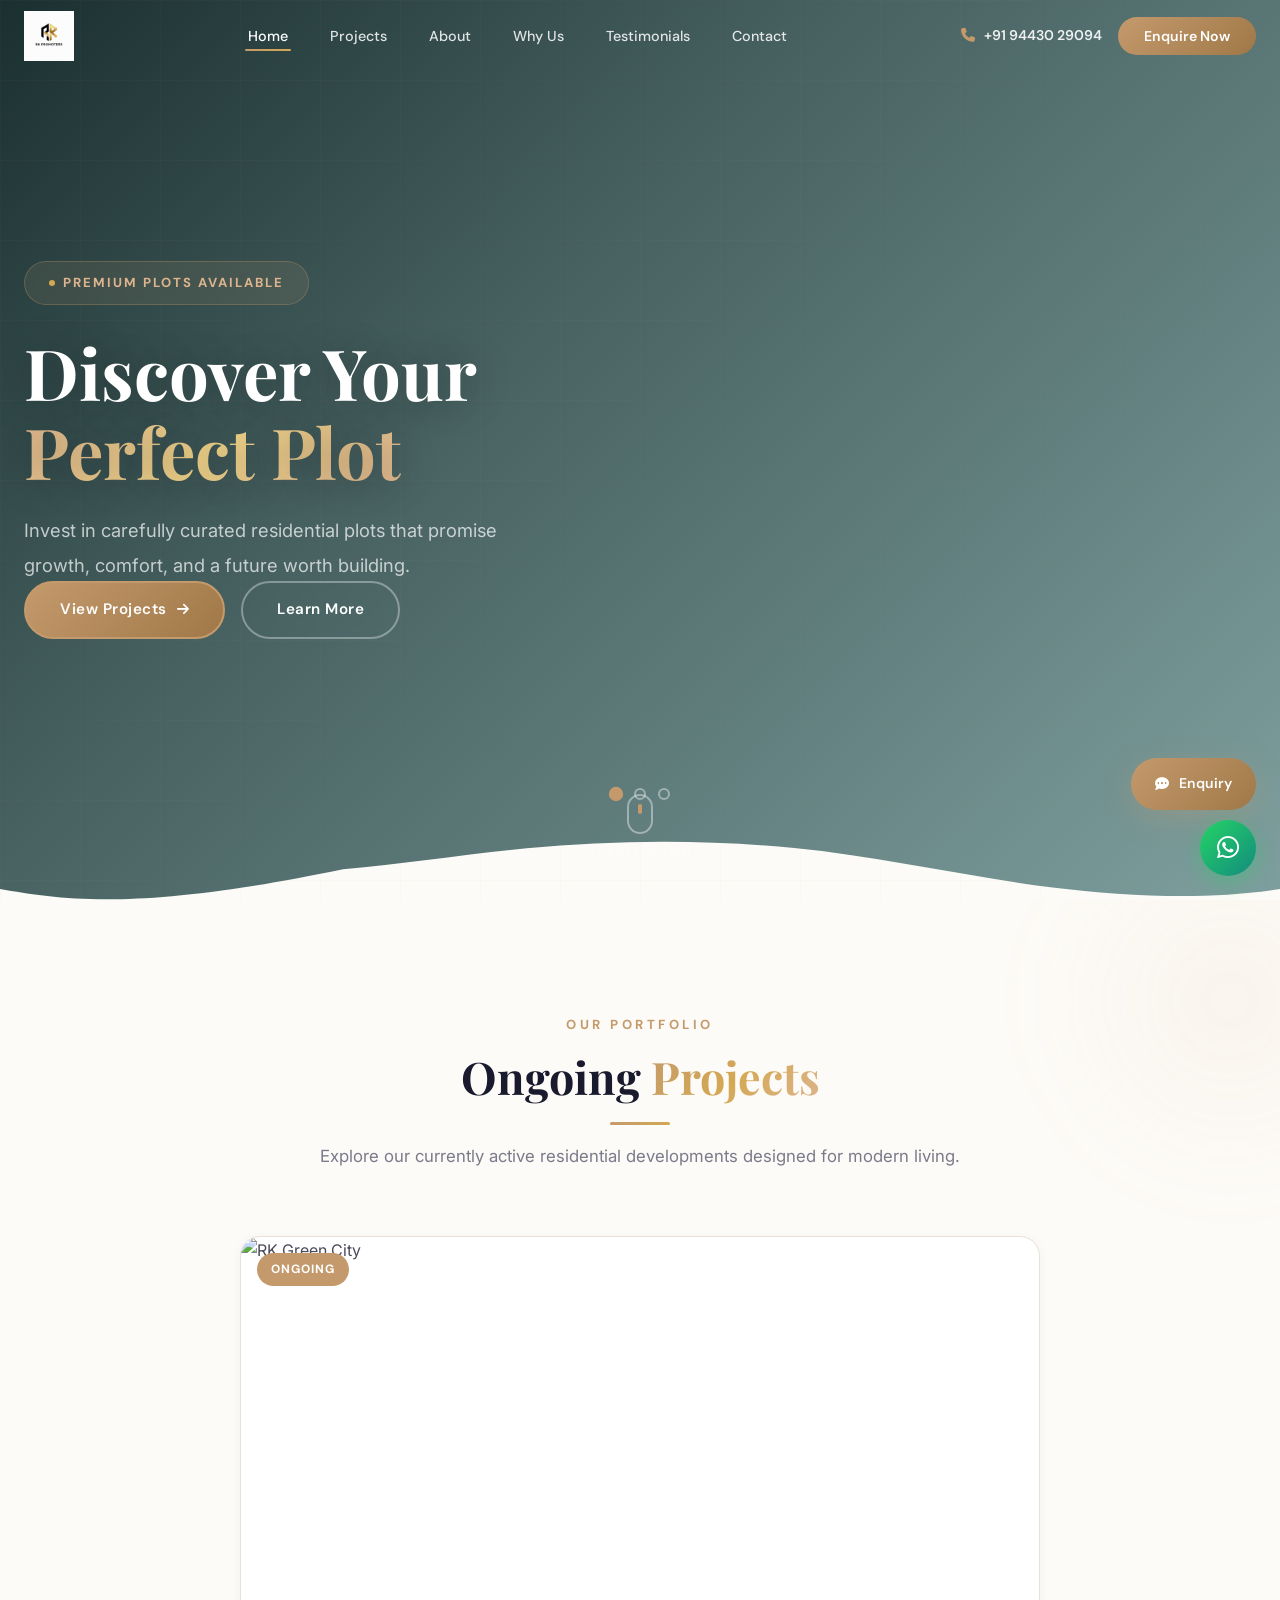
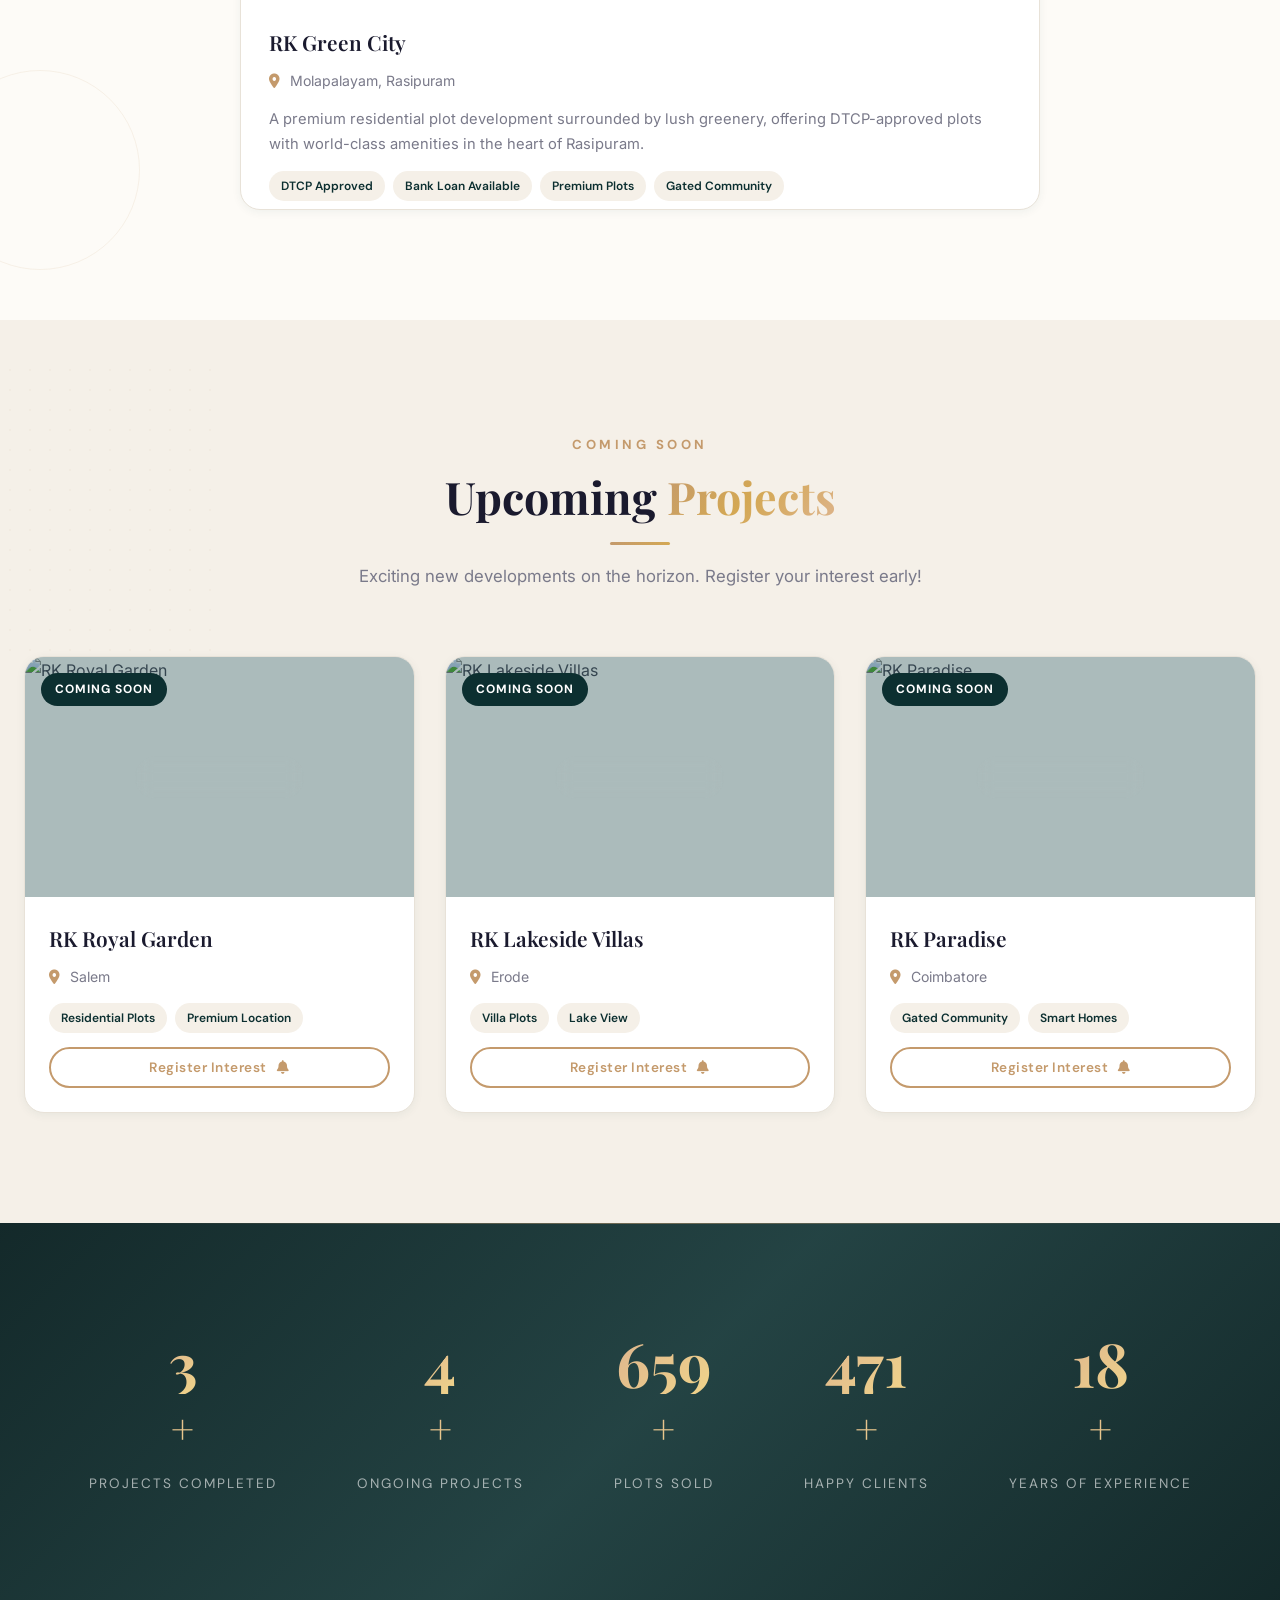
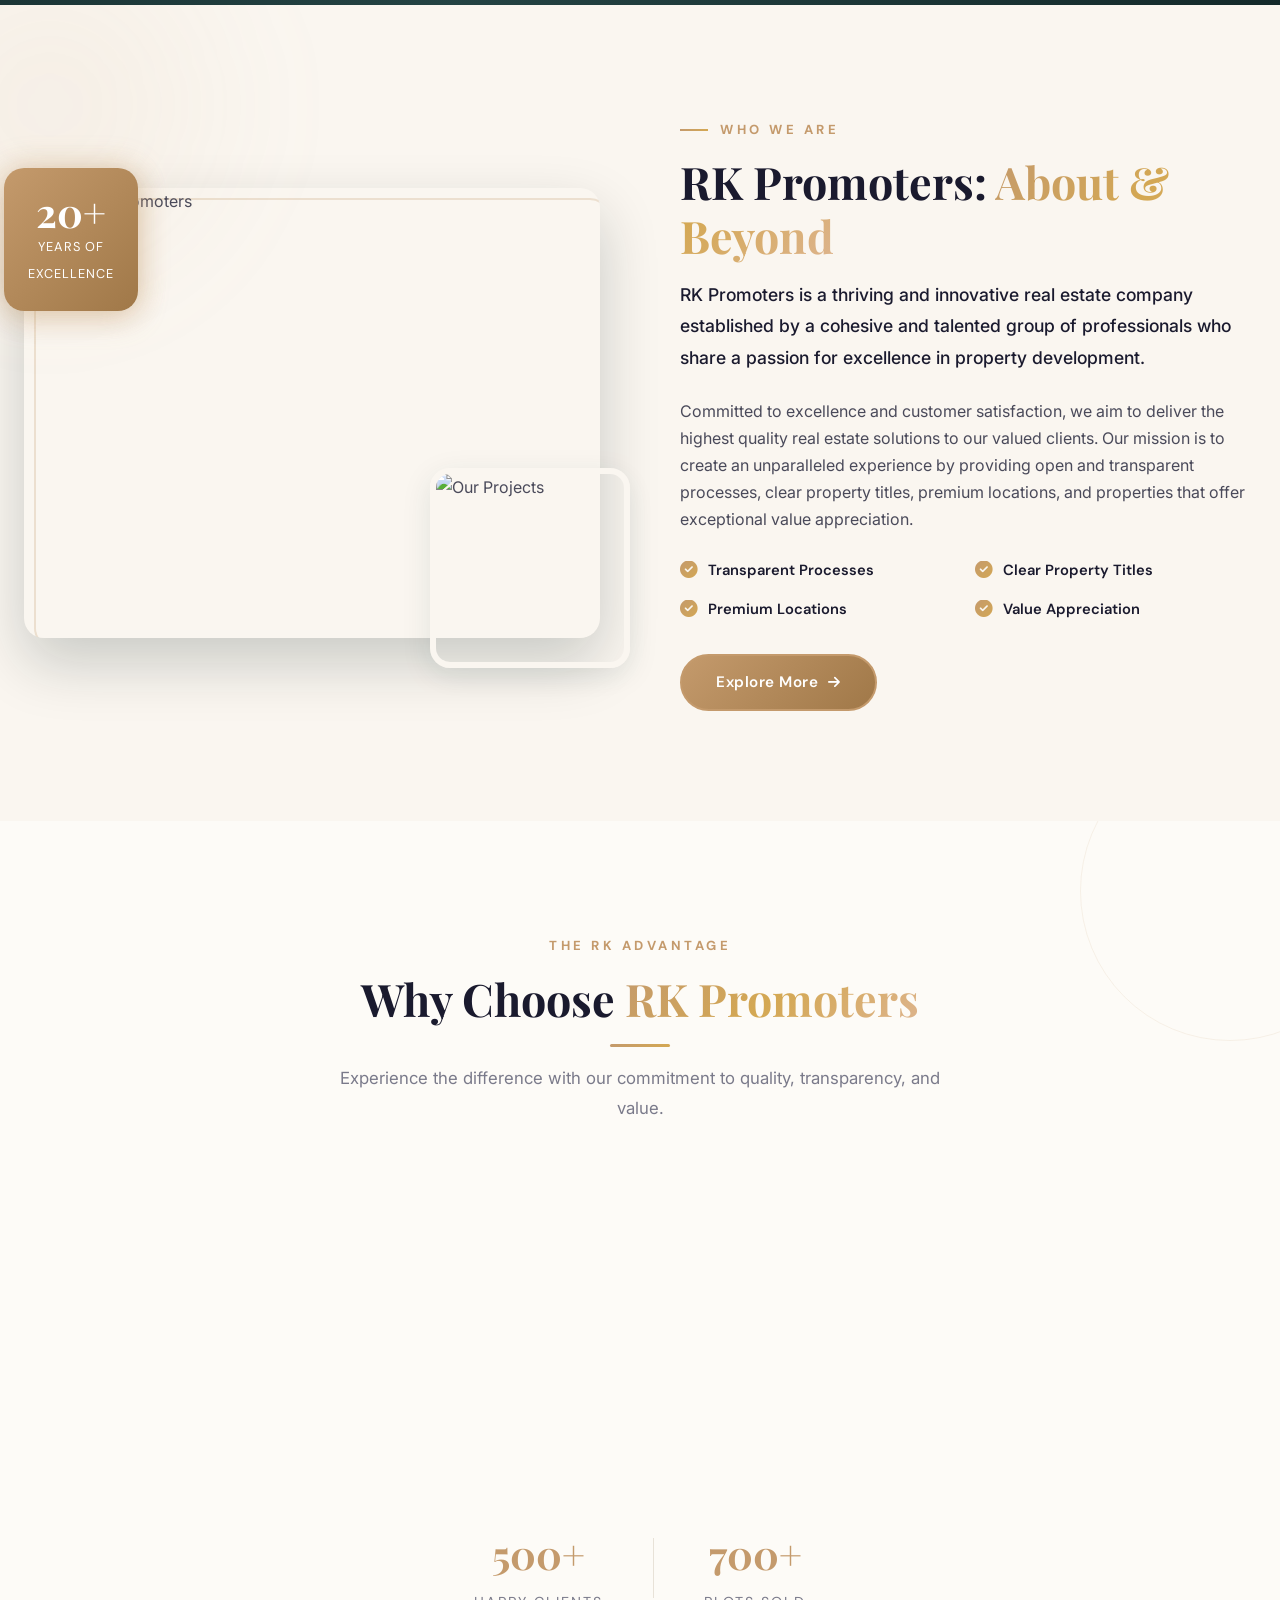
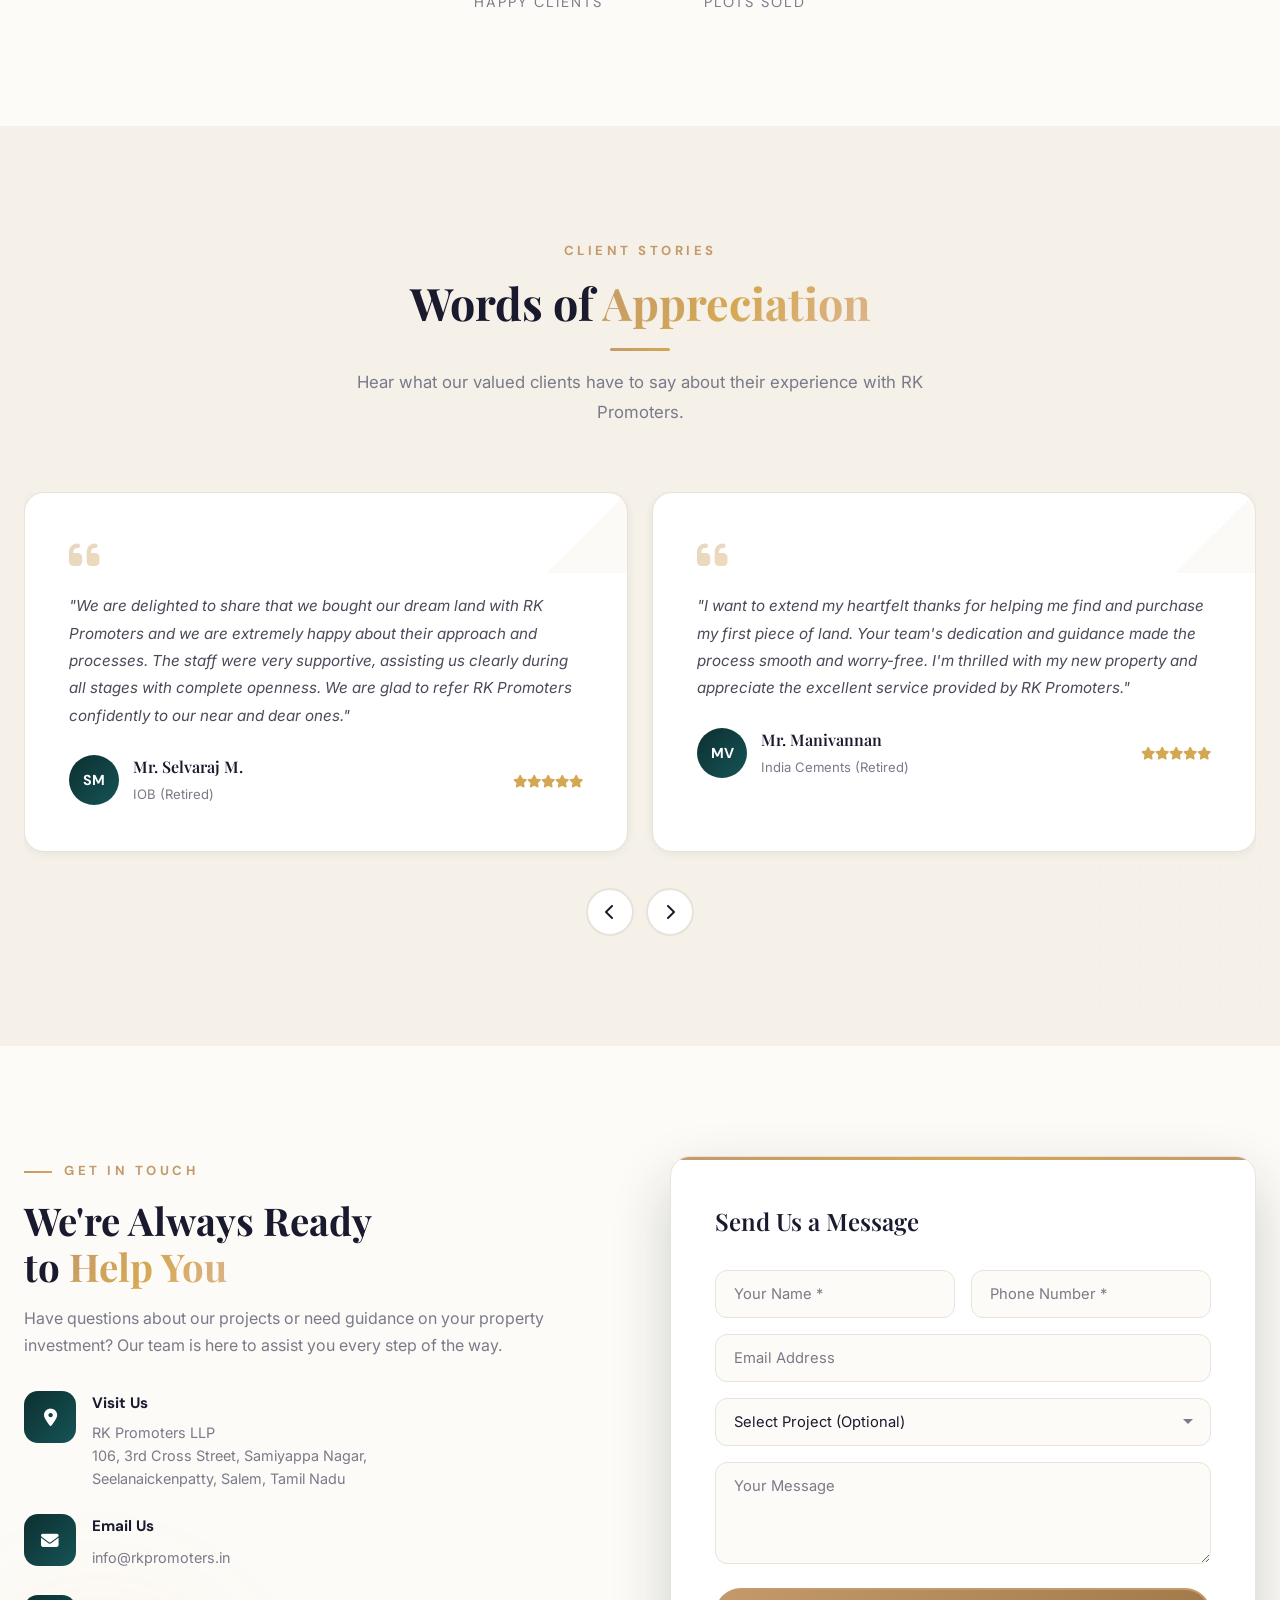
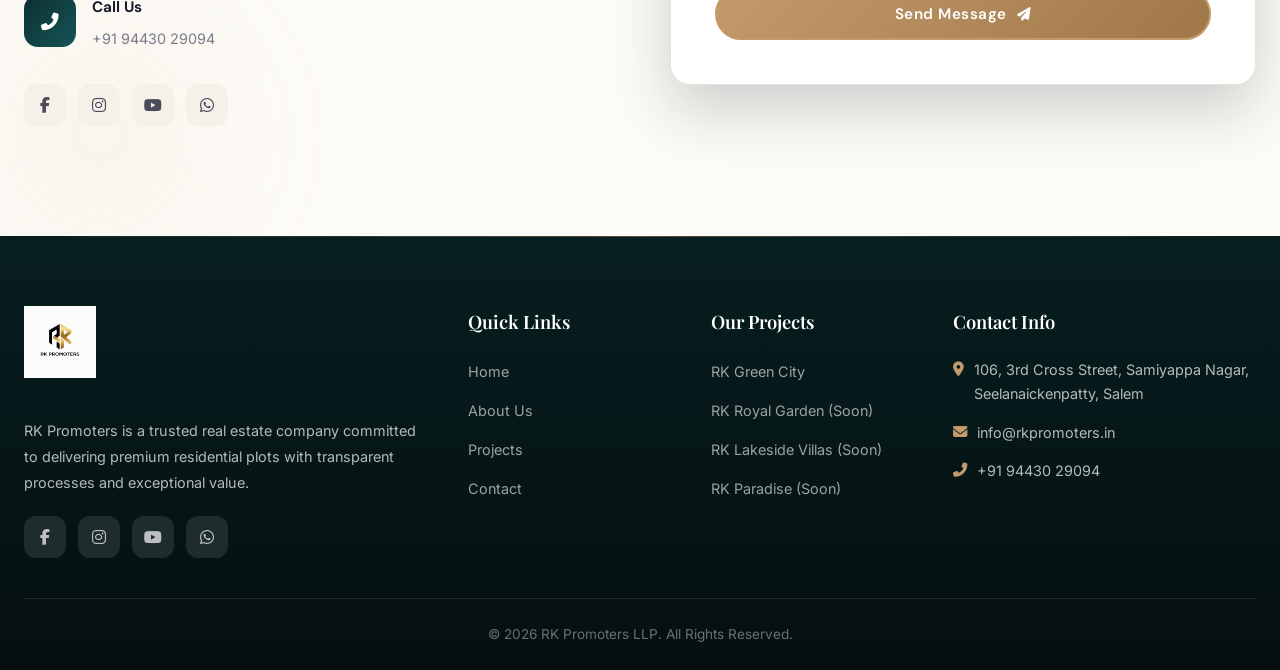
==== commit 3864c054: "Update contact info, address, years of experience, and management team Co-authored-by: Cursor <curso" ====
--- a/index.html
+++ b/index.html
@@ -35,7 +35,7 @@
                 <li><a href="#contact">Contact</a></li>
             </ul>
             <div class="nav-actions">
-                <a href="tel:+919876543210" class="nav-phone"><i class="fas fa-phone"></i> +91 98765 43210</a>
+                <a href="tel:+919443029094" class="nav-phone"><i class="fas fa-phone"></i> +91 94430 29094</a>
                 <button class="btn-enquiry" onclick="openEnquiryModal()">Enquire Now</button>
             </div>
             <button class="hamburger" id="hamburger" onclick="toggleMenu()">
@@ -233,7 +233,7 @@
                     <p>Happy Clients</p>
                 </div>
                 <div class="stat-item">
-                    <div class="stat-number" data-target="7">0</div>
+                    <div class="stat-number" data-target="20">0</div>
                     <div class="stat-suffix">+</div>
                     <p>Years of Experience</p>
                 </div>
@@ -254,7 +254,7 @@
                         <img src="https://images.unsplash.com/photo-1600585154340-be6161a56a0c?w=400&q=80" alt="Our Projects">
                     </div>
                     <div class="about-experience">
-                        <span class="exp-number">7+</span>
+                        <span class="exp-number">20+</span>
                         <span class="exp-text">Years of<br>Excellence</span>
                     </div>
                 </div>
@@ -435,7 +435,7 @@
                             <div class="contact-icon"><i class="fas fa-map-marker-alt"></i></div>
                             <div>
                                 <h5>Visit Us</h5>
-                                <p>RK Promoters LLP<br>3rd Floor, Ganesh Towers, SKS Hospital Road,<br>Fairlands, Salem - 636004, Tamil Nadu</p>
+                                <p>RK Promoters LLP<br>106, 3rd Cross Street, Samiyappa Nagar,<br>Seelanaickenpatty, Salem, Tamil Nadu</p>
                             </div>
                         </div>
                         <div class="contact-item">
@@ -444,7 +444,7 @@
                         </div>
                         <div class="contact-item">
                             <div class="contact-icon"><i class="fas fa-phone-alt"></i></div>
-                            <div><h5>Call Us</h5><a href="tel:+919876543210">+91 98765 43210</a></div>
+                            <div><h5>Call Us</h5><a href="tel:+919443029094">+91 94430 29094</a></div>
                         </div>
                     </div>
                     <div class="social-links">
@@ -515,9 +515,9 @@
                 </div>
                 <div class="footer-contact">
                     <h4>Contact Info</h4>
-                    <p><i class="fas fa-map-marker-alt"></i> 3rd Floor, Ganesh Towers, Fairlands, Salem - 636004</p>
+                    <p><i class="fas fa-map-marker-alt"></i> 106, 3rd Cross Street, Samiyappa Nagar, Seelanaickenpatty, Salem</p>
                     <p><i class="fas fa-envelope"></i> info@rkpromoters.in</p>
-                    <p><i class="fas fa-phone-alt"></i> +91 98765 43210</p>
+                    <p><i class="fas fa-phone-alt"></i> +91 94430 29094</p>
                 </div>
             </div>
             <div class="footer-bottom">
@@ -530,7 +530,7 @@
     <div class="floating-enquiry" onclick="openEnquiryModal()">
         <i class="fas fa-comment-dots"></i><span>Enquiry</span>
     </div>
-    <a href="https://wa.me/919876543210" class="floating-whatsapp" target="_blank"><i class="fab fa-whatsapp"></i></a>
+    <a href="https://wa.me/919443029094" class="floating-whatsapp" target="_blank"><i class="fab fa-whatsapp"></i></a>
 
     <!-- Enquiry Modal -->
     <div class="modal-overlay" id="enquiryModal">
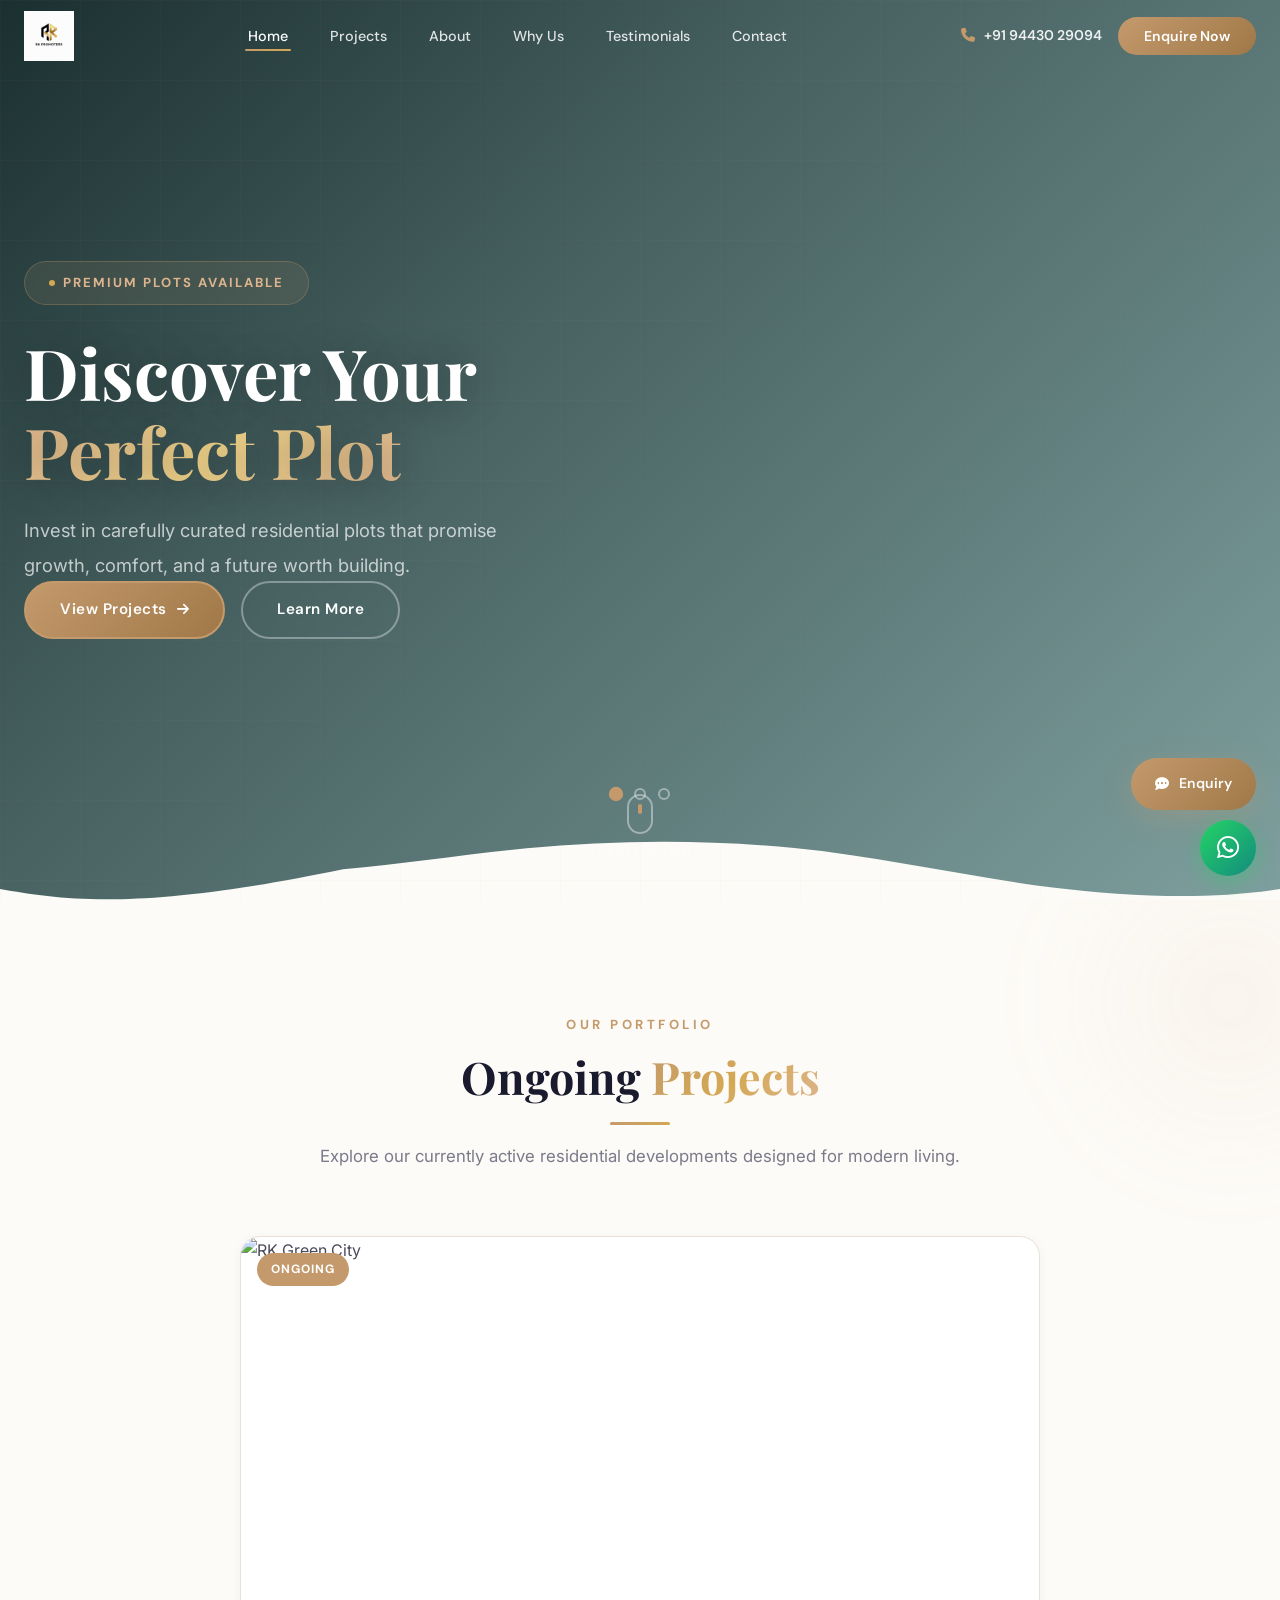
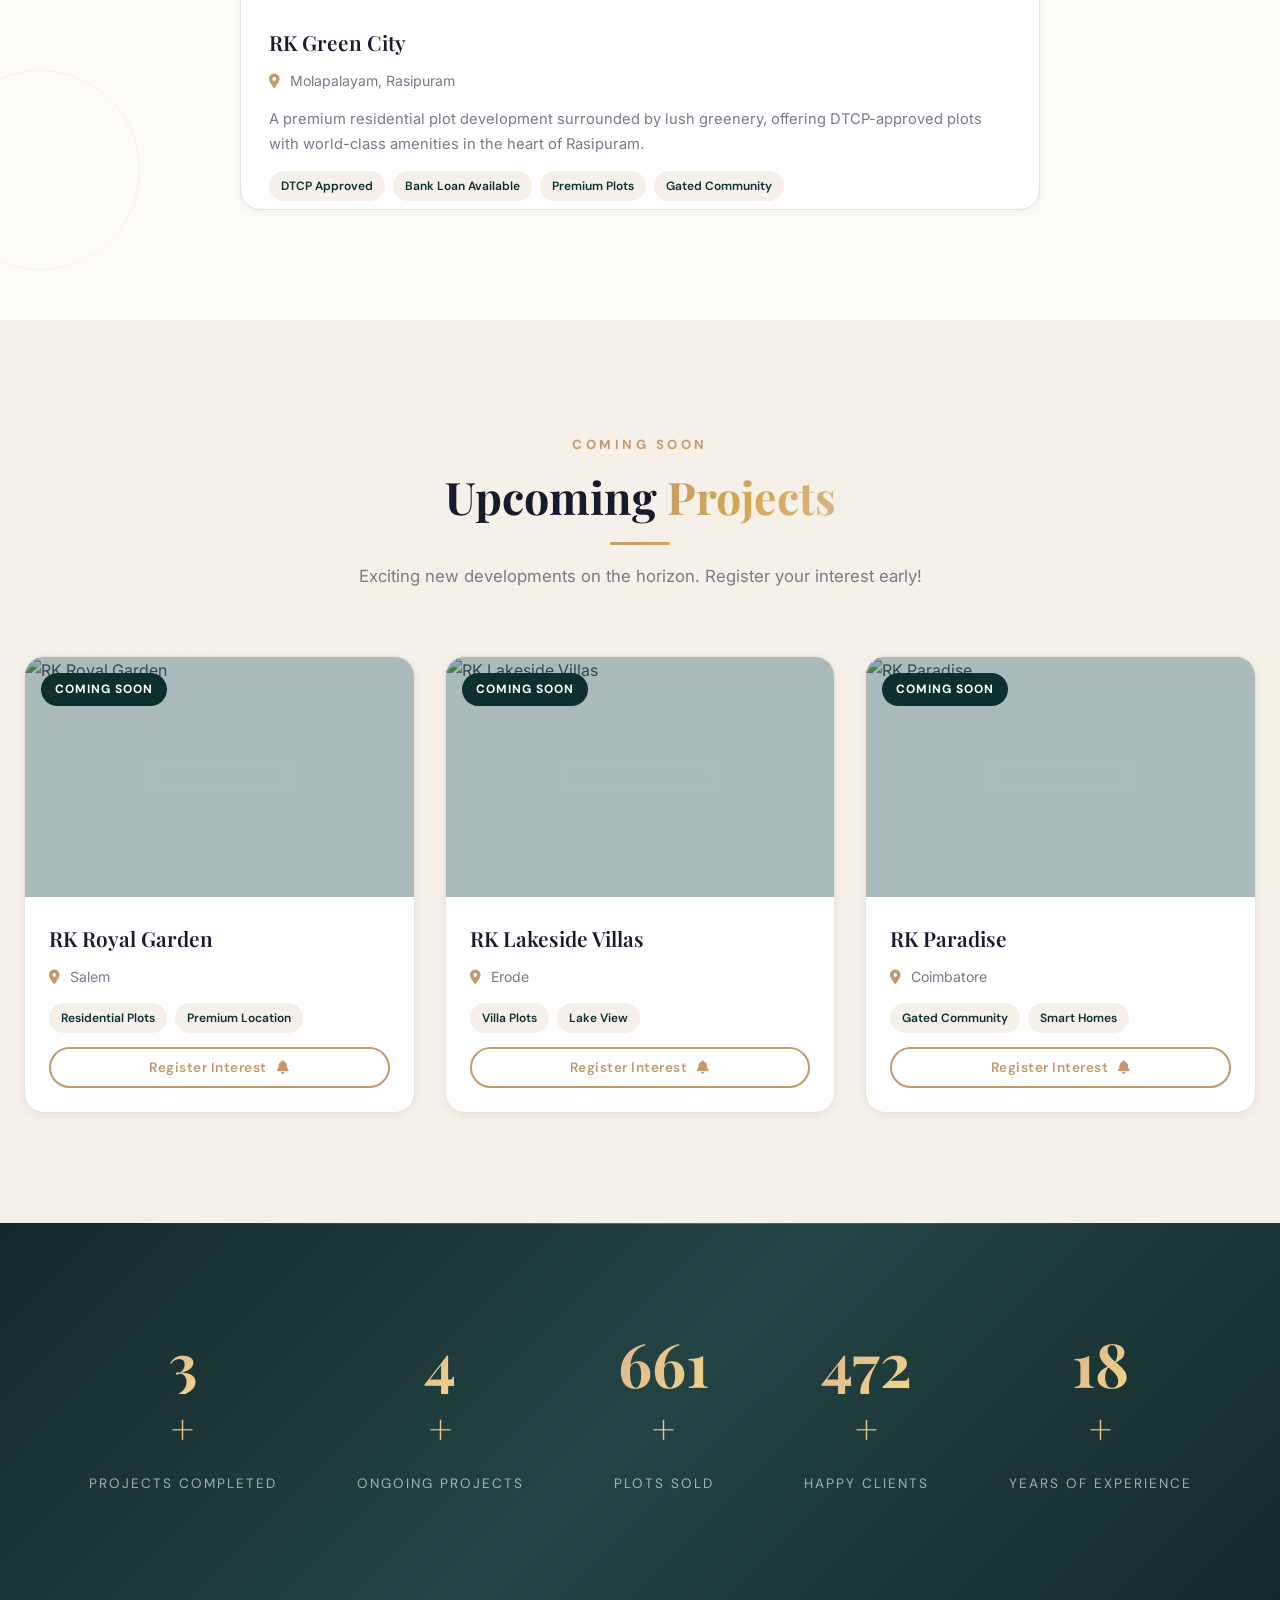
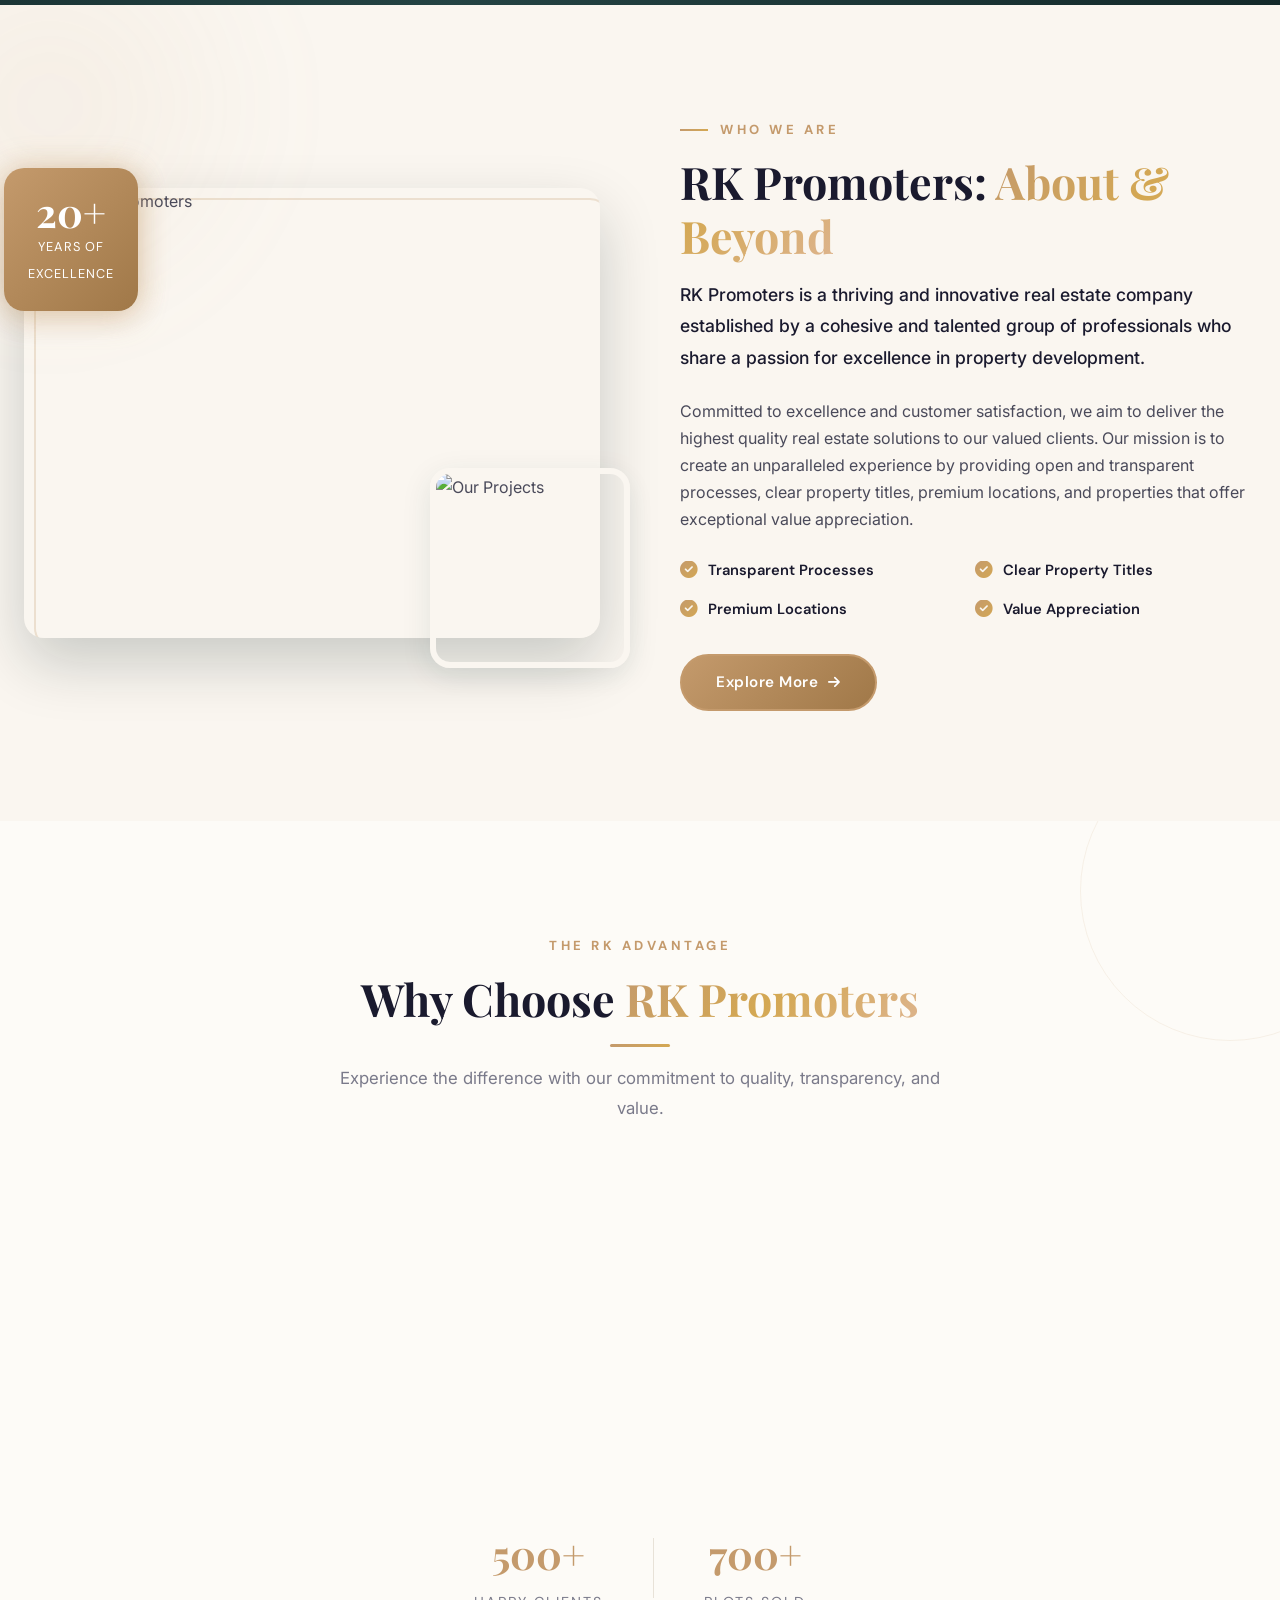
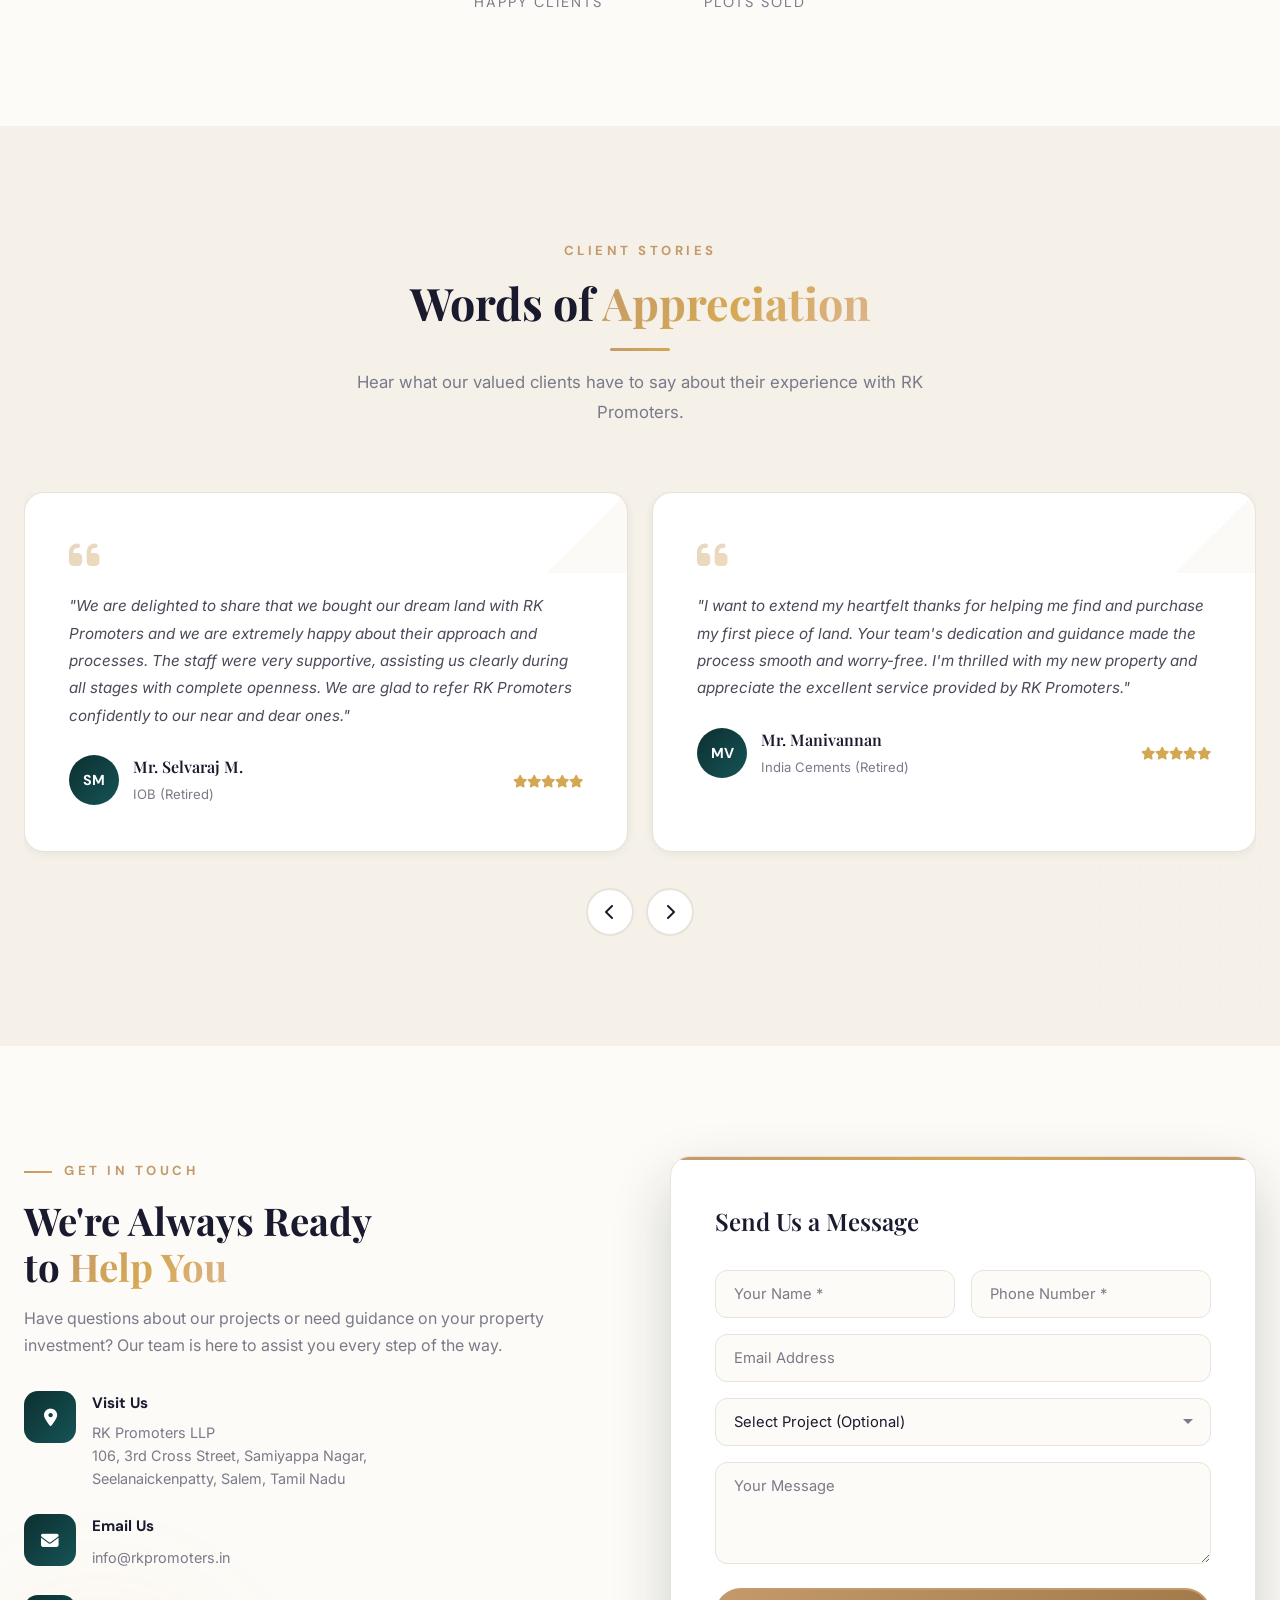
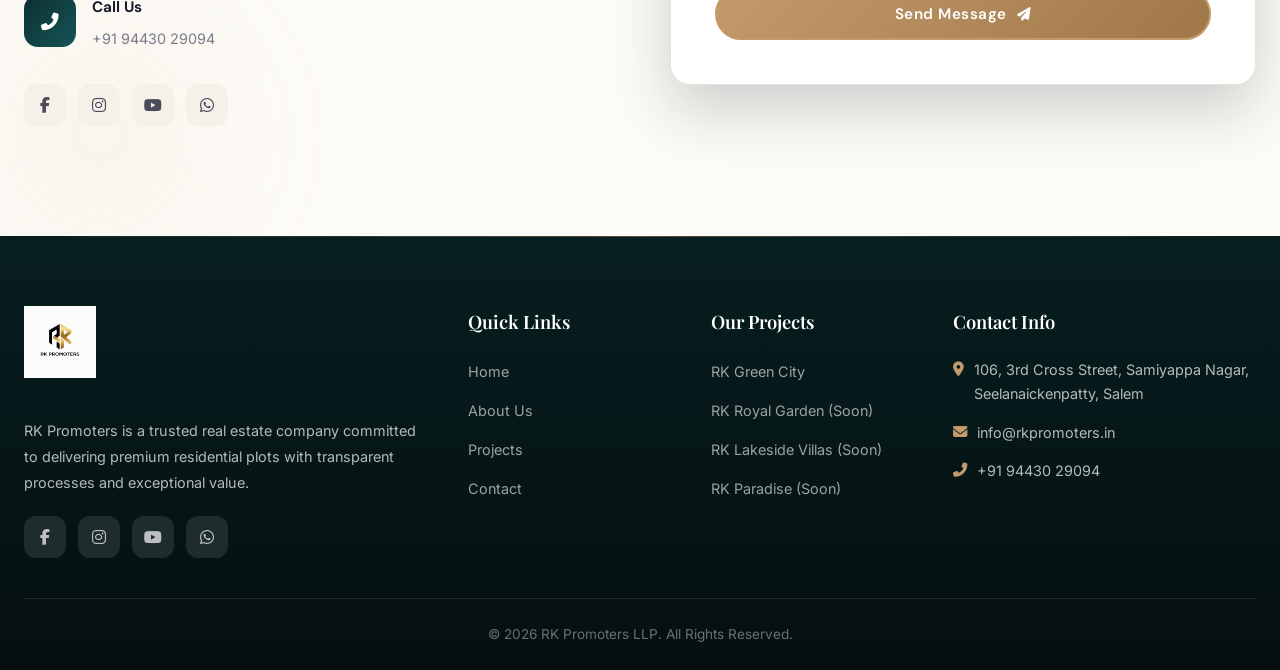
==== commit b5ecca90: "Integrate Formspree and WhatsApp for enquiry form notifications Co-authored-by: Cursor <cursoragent@" ====
--- a/index.html
+++ b/index.html
@@ -541,16 +541,16 @@
                 <p>Fill the form below and we'll get back to you shortly!</p>
             </div>
             <form class="modal-form" onsubmit="handleEnquirySubmit(event)">
-                <div class="form-group"><input type="text" placeholder="Your Name *" required></div>
-                <div class="form-group"><input type="tel" placeholder="Phone Number *" required></div>
-                <div class="form-group"><input type="email" placeholder="Email Address"></div>
+                <div class="form-group"><input type="text" name="name" placeholder="Your Name *" required></div>
+                <div class="form-group"><input type="tel" name="phone" placeholder="Phone Number *" required></div>
+                <div class="form-group"><input type="email" name="email" placeholder="Email Address"></div>
                 <div class="form-group">
-                    <select>
+                    <select name="project">
                         <option value="">Select Project (Optional)</option>
-                        <option value="rk-green-city">RK Green City</option>
-                        <option value="rk-royal-garden">RK Royal Garden (Upcoming)</option>
-                        <option value="rk-lakeside">RK Lakeside Villas (Upcoming)</option>
-                        <option value="rk-paradise">RK Paradise (Upcoming)</option>
+                        <option value="RK Green City">RK Green City</option>
+                        <option value="RK Royal Garden (Upcoming)">RK Royal Garden (Upcoming)</option>
+                        <option value="RK Lakeside Villas (Upcoming)">RK Lakeside Villas (Upcoming)</option>
+                        <option value="RK Paradise (Upcoming)">RK Paradise (Upcoming)</option>
                     </select>
                 </div>
                 <div class="form-group"><textarea placeholder="Your Message" rows="3"></textarea></div>
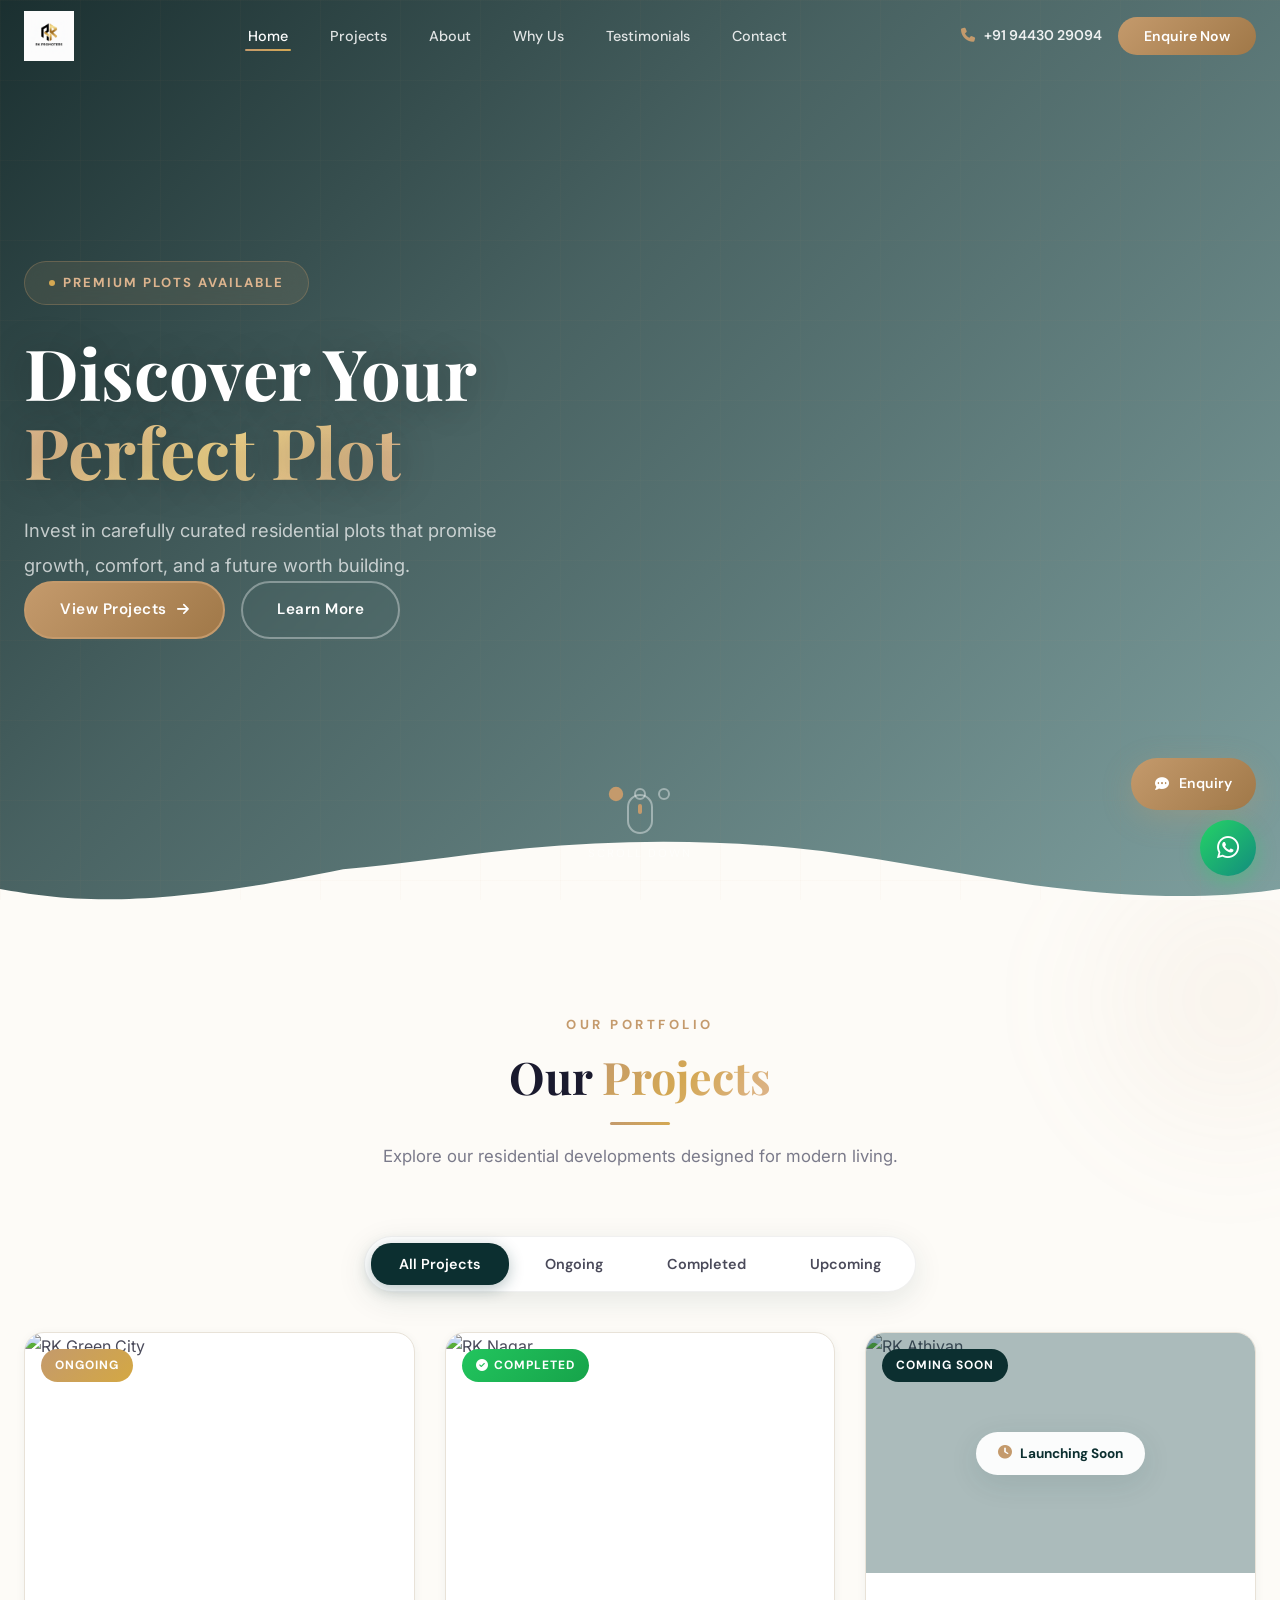
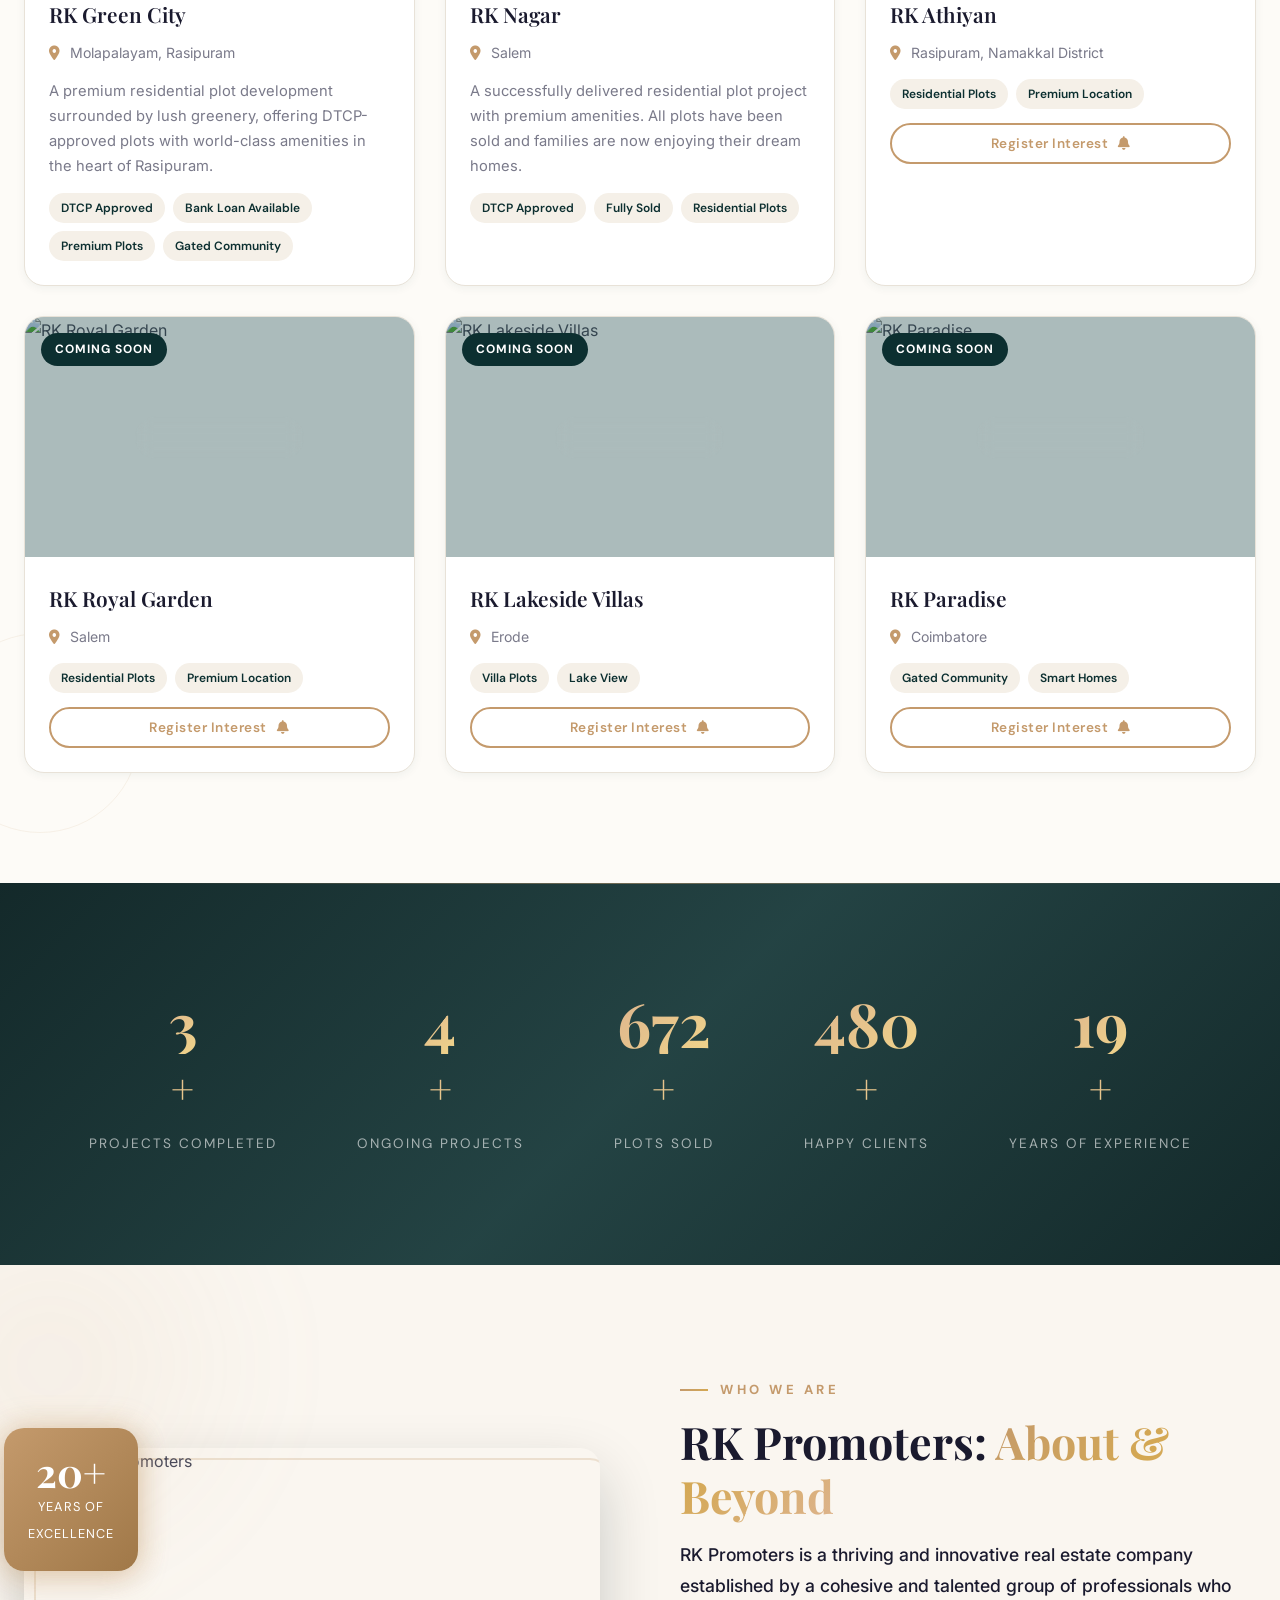
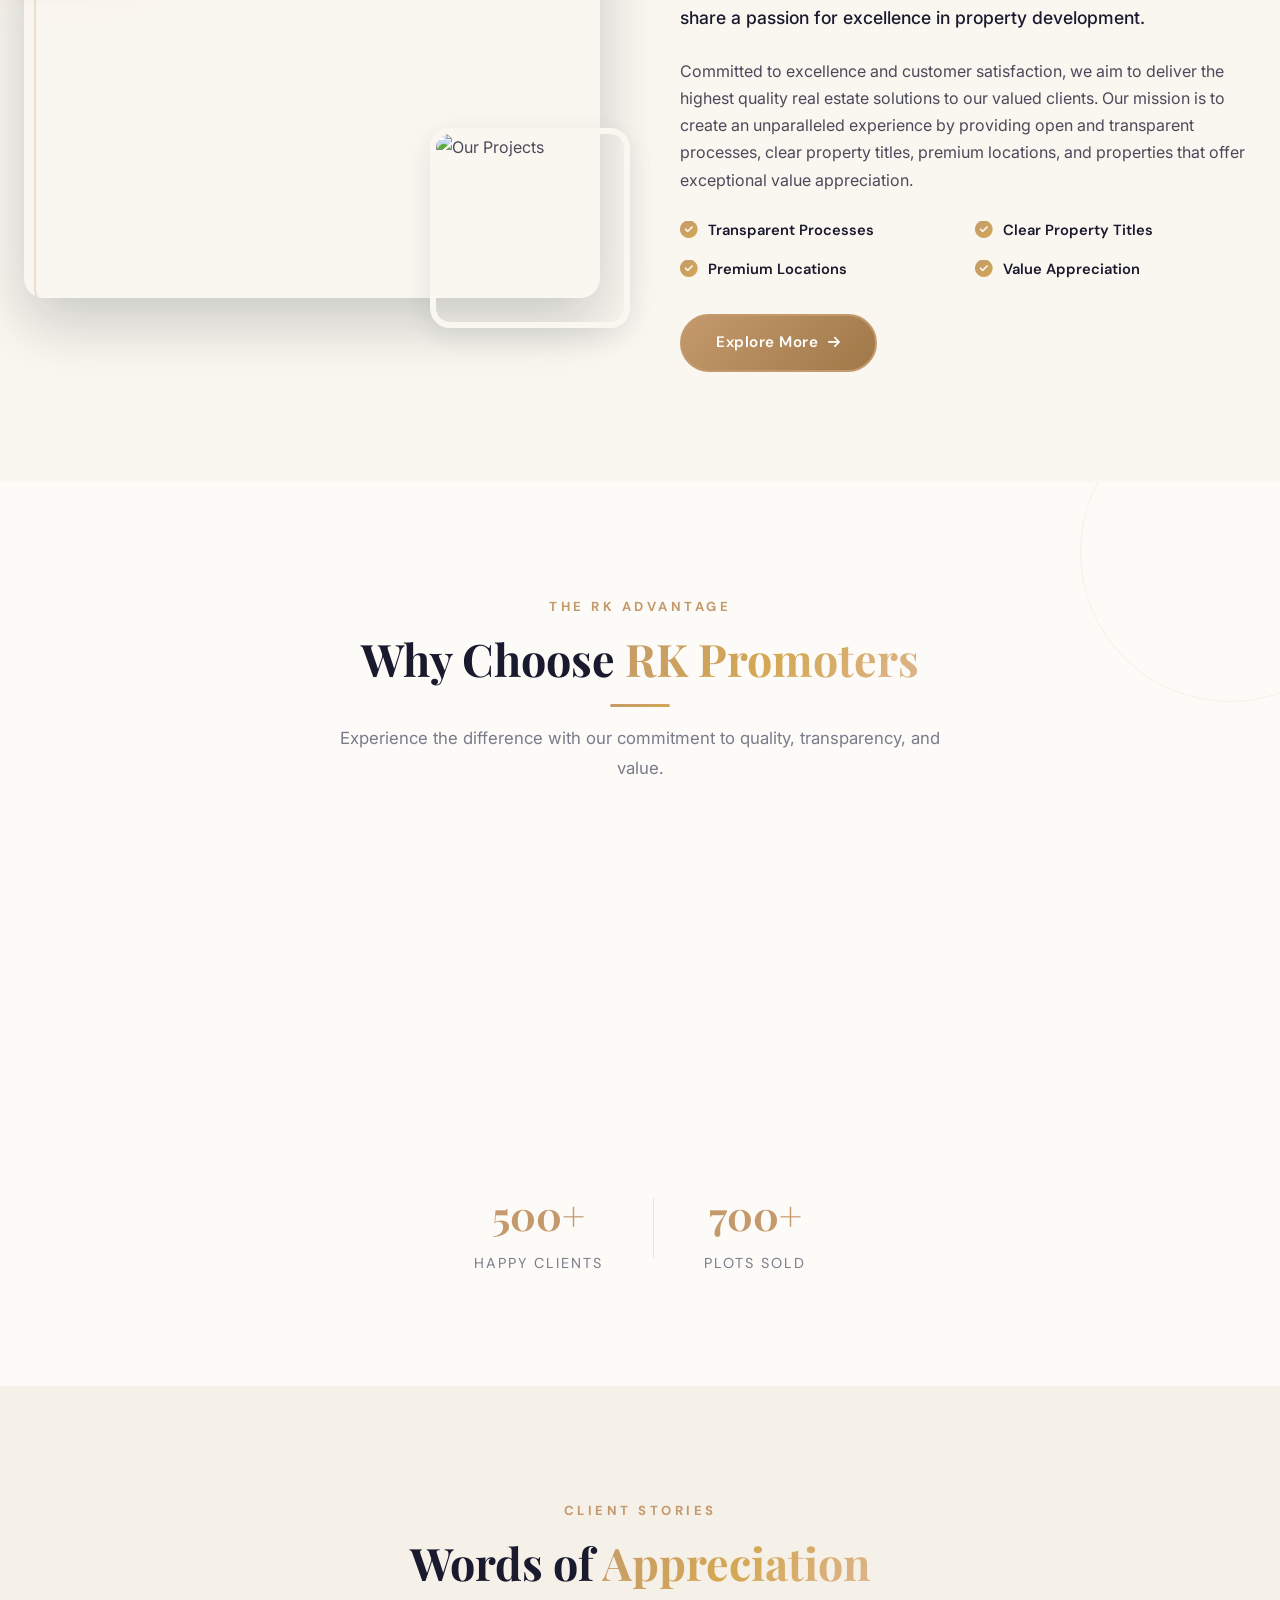
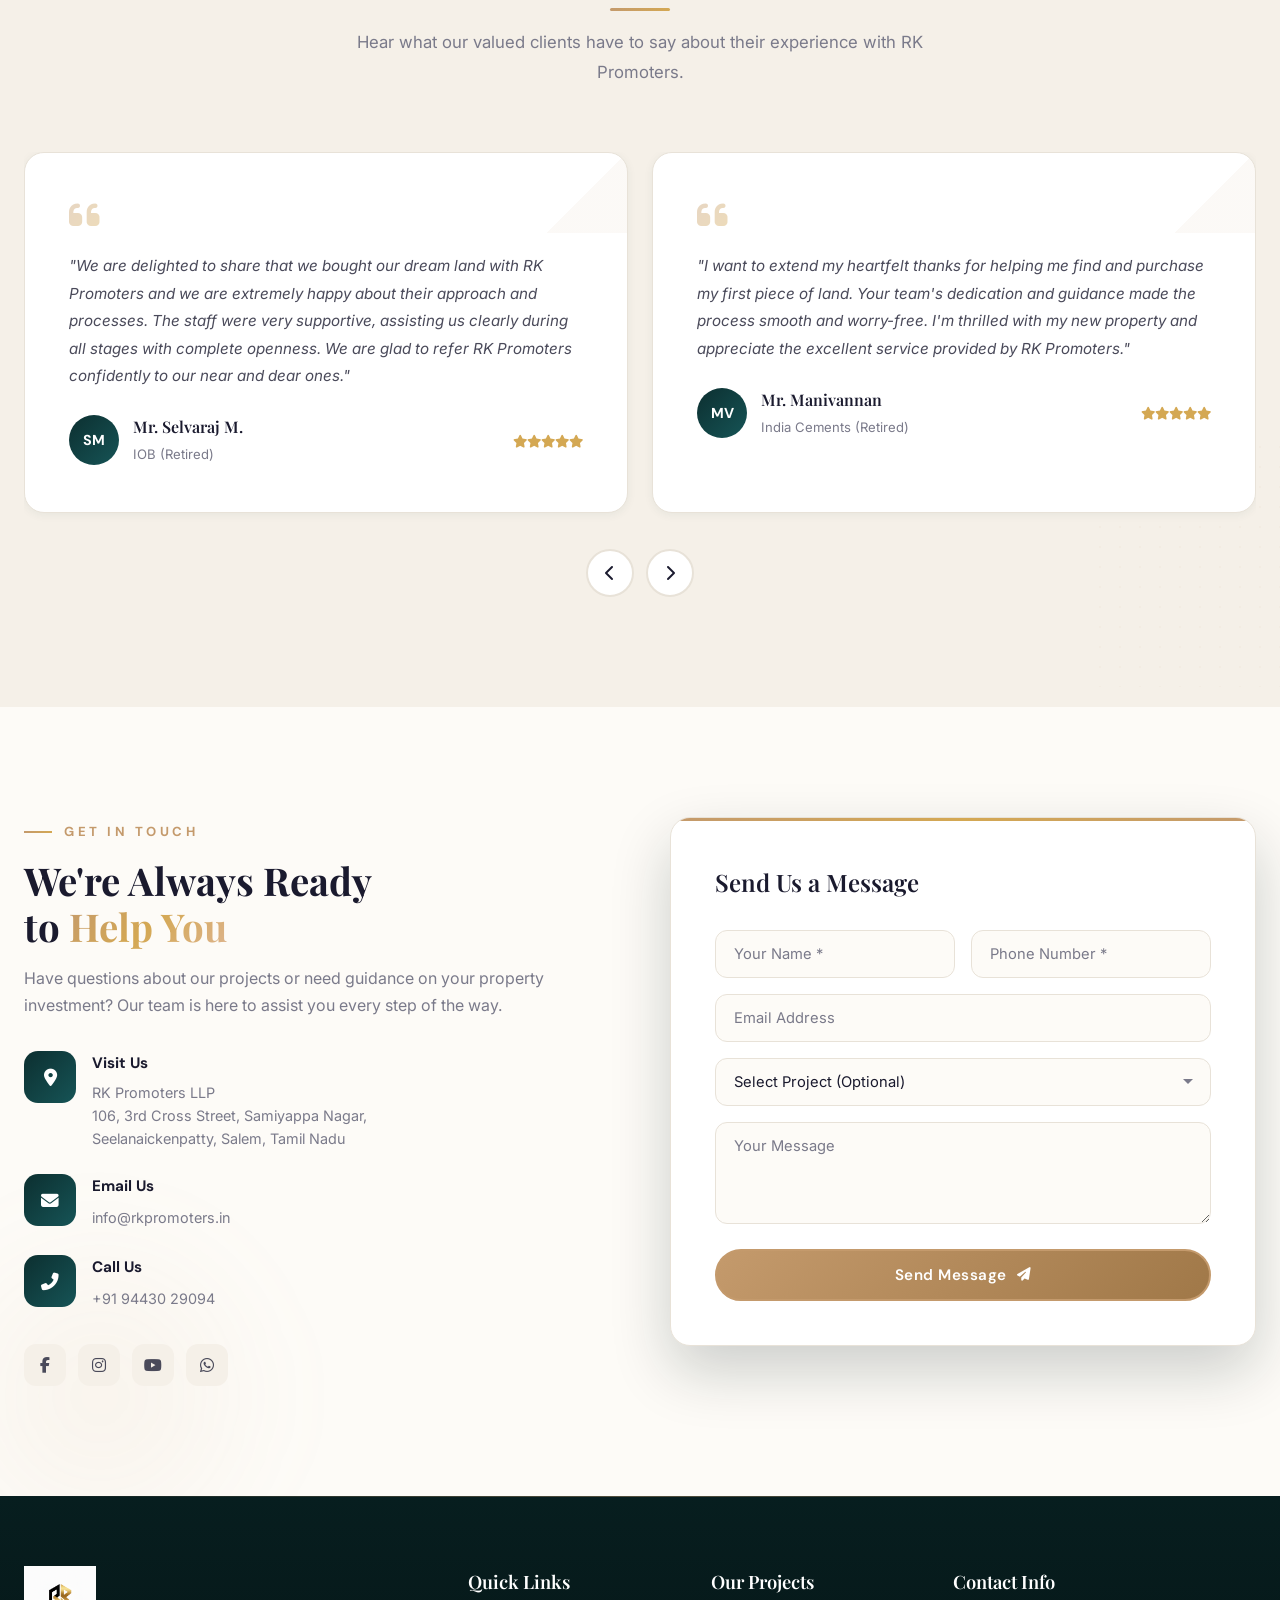
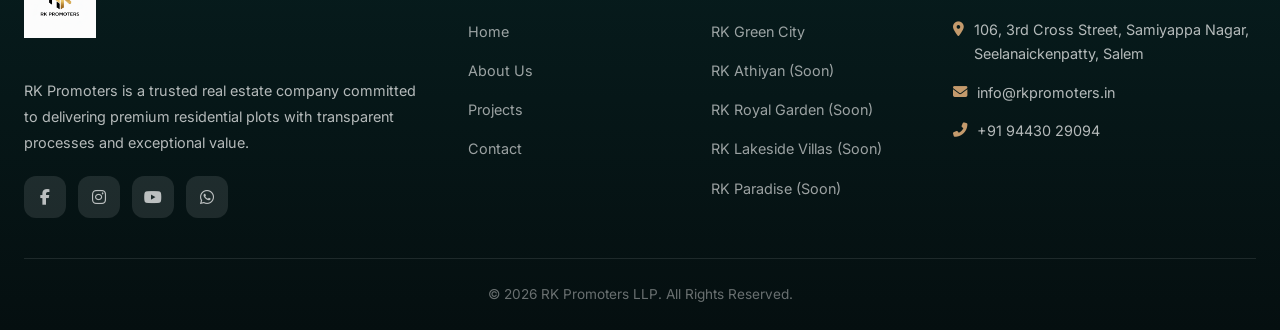
==== commit 7e2092b0: "Add project filters, favicon, hero redesign, and new projects - Add favicon (logo.png) to all HTML p" ====
--- a/index.html
+++ b/index.html
@@ -9,6 +9,7 @@
     <link rel="preconnect" href="https://fonts.gstatic.com" crossorigin>
     <link href="https://fonts.googleapis.com/css2?family=Playfair+Display:wght@400;500;600;700&family=Inter:wght@300;400;500;600;700&family=DM+Sans:wght@400;500;700&display=swap" rel="stylesheet">
     <link rel="stylesheet" href="https://cdnjs.cloudflare.com/ajax/libs/font-awesome/6.5.1/css/all.min.css">
+    <link rel="icon" type="image/png" href="images/logo.png">
     <link rel="stylesheet" href="css/style.css">
 </head>
 <body>
@@ -92,7 +93,7 @@
         </div>
     </section>
 
-    <!-- Ongoing Projects Section -->
+    <!-- Projects Section with Filter -->
     <section class="section projects-section" id="projects">
         <!-- Decorative elements -->
         <div class="section-decoration deco-gradient-orb" style="width:400px;height:400px;top:-100px;right:-150px;"></div>
@@ -100,15 +101,40 @@
         <div class="container">
             <div class="section-header reveal">
                 <span class="section-label">Our Portfolio</span>
-                <h2 class="section-title">Ongoing <span class="text-gradient">Projects</span></h2>
-                <p class="section-desc">Explore our currently active residential developments designed for modern living.</p>
-            </div>
-            <div class="projects-grid projects-grid-featured">
-                <!-- RK Green City - Featured Ongoing Project -->
-                <div class="project-card project-card-featured" data-aos="fade-up">
+                <h2 class="section-title">Our <span class="text-gradient">Projects</span></h2>
+                <p class="section-desc">Explore our residential developments designed for modern living.</p>
+            </div>
+
+            <!-- Project Filter Dropdown -->
+            <div class="project-filter-wrapper">
+                <div class="project-filter-dropdown" id="projectFilterDropdown">
+                    <button class="filter-dropdown-btn" id="filterDropdownBtn" onclick="toggleFilterDropdown()">
+                        <span id="filterLabel">All Projects</span>
+                        <i class="fas fa-chevron-down"></i>
+                    </button>
+                    <div class="filter-dropdown-menu" id="filterDropdownMenu">
+                        <button class="filter-option active" data-filter="all" onclick="filterProjects('all', this)">All Projects</button>
+                        <button class="filter-option" data-filter="ongoing" onclick="filterProjects('ongoing', this)">Ongoing</button>
+                        <button class="filter-option" data-filter="completed" onclick="filterProjects('completed', this)">Completed</button>
+                        <button class="filter-option" data-filter="upcoming" onclick="filterProjects('upcoming', this)">Upcoming</button>
+                    </div>
+                </div>
+                <!-- Desktop Filter Tabs -->
+                <div class="project-filter-tabs">
+                    <button class="filter-tab active" data-filter="all" onclick="filterProjects('all', this)">All Projects</button>
+                    <button class="filter-tab" data-filter="ongoing" onclick="filterProjects('ongoing', this)">Ongoing</button>
+                    <button class="filter-tab" data-filter="completed" onclick="filterProjects('completed', this)">Completed</button>
+                    <button class="filter-tab" data-filter="upcoming" onclick="filterProjects('upcoming', this)">Upcoming</button>
+                </div>
+            </div>
+
+            <!-- All Project Cards -->
+            <div class="projects-grid projects-filterable">
+                <!-- ONGOING: RK Green City -->
+                <div class="project-card project-filter-card" data-category="ongoing" data-aos="fade-up">
                     <div class="project-image">
                         <img src="https://images.unsplash.com/photo-1500382017468-9049fed747ef?w=900&q=80" alt="RK Green City">
-                        <div class="project-badge">Ongoing</div>
+                        <div class="project-badge badge-ongoing">Ongoing</div>
                         <div class="project-overlay">
                             <a href="project-detail.html?project=rk-green-city" class="btn btn-sm">View Details</a>
                         </div>
@@ -125,21 +151,53 @@
                         </div>
                     </div>
                 </div>
-            </div>
-        </div>
-    </section>
-
-    <!-- Upcoming Projects Section -->
-    <section class="section upcoming-section" id="upcoming">
-        <div class="section-decoration deco-dots" style="width:300px;height:300px;top:40px;left:-80px;opacity:0.4;"></div>
-        <div class="container">
-            <div class="section-header reveal">
-                <span class="section-label">Coming Soon</span>
-                <h2 class="section-title">Upcoming <span class="text-gradient">Projects</span></h2>
-                <p class="section-desc">Exciting new developments on the horizon. Register your interest early!</p>
-            </div>
-            <div class="projects-grid">
-                <div class="project-card upcoming-card" data-aos="fade-up">
+
+                <!-- COMPLETED: RK Nagar -->
+                <div class="project-card project-filter-card" data-category="completed" data-aos="fade-up">
+                    <div class="project-image">
+                        <img src="https://images.unsplash.com/photo-1564013799919-ab600027ffc6?w=600&q=80" alt="RK Nagar">
+                        <div class="project-badge badge-completed"><i class="fas fa-check-circle"></i> Completed</div>
+                        <div class="project-overlay">
+                            <span class="btn btn-sm">Sold Out</span>
+                        </div>
+                    </div>
+                    <div class="project-info">
+                        <h3>RK Nagar</h3>
+                        <p class="project-location"><i class="fas fa-map-marker-alt"></i> Salem</p>
+                        <p class="project-desc-brief">A successfully delivered residential plot project with premium amenities. All plots have been sold and families are now enjoying their dream homes.</p>
+                        <div class="project-tags">
+                            <span>DTCP Approved</span>
+                            <span>Fully Sold</span>
+                            <span>Residential Plots</span>
+                        </div>
+                    </div>
+                </div>
+
+                <!-- UPCOMING: RK Athiyan -->
+                <div class="project-card project-filter-card upcoming-card" data-category="upcoming" data-aos="fade-up">
+                    <div class="project-image">
+                        <img src="https://images.unsplash.com/photo-1600566753190-17f0baa2a6c3?w=600&q=80" alt="RK Athiyan">
+                        <div class="project-badge badge-upcoming">Coming Soon</div>
+                        <div class="upcoming-overlay">
+                            <div class="upcoming-label">
+                                <i class="fas fa-clock"></i>
+                                <span>Launching Soon</span>
+                            </div>
+                        </div>
+                    </div>
+                    <div class="project-info">
+                        <h3>RK Athiyan</h3>
+                        <p class="project-location"><i class="fas fa-map-marker-alt"></i> Rasipuram, Namakkal District</p>
+                        <div class="project-tags">
+                            <span>Residential Plots</span>
+                            <span>Premium Location</span>
+                        </div>
+                        <button class="btn btn-sm btn-register" onclick="openEnquiryModal()">Register Interest <i class="fas fa-bell"></i></button>
+                    </div>
+                </div>
+
+                <!-- UPCOMING: RK Royal Garden -->
+                <div class="project-card project-filter-card upcoming-card" data-category="upcoming" data-aos="fade-up">
                     <div class="project-image">
                         <img src="https://images.unsplash.com/photo-1600607687939-ce8a6c25118c?w=600&q=80" alt="RK Royal Garden">
                         <div class="project-badge badge-upcoming">Coming Soon</div>
@@ -160,7 +218,9 @@
                         <button class="btn btn-sm btn-register" onclick="openEnquiryModal()">Register Interest <i class="fas fa-bell"></i></button>
                     </div>
                 </div>
-                <div class="project-card upcoming-card" data-aos="fade-up" data-aos-delay="100">
+
+                <!-- UPCOMING: RK Lakeside Villas -->
+                <div class="project-card project-filter-card upcoming-card" data-category="upcoming" data-aos="fade-up">
                     <div class="project-image">
                         <img src="https://images.unsplash.com/photo-1600585154526-990dced4db0d?w=600&q=80" alt="RK Lakeside Villas">
                         <div class="project-badge badge-upcoming">Coming Soon</div>
@@ -181,7 +241,9 @@
                         <button class="btn btn-sm btn-register" onclick="openEnquiryModal()">Register Interest <i class="fas fa-bell"></i></button>
                     </div>
                 </div>
-                <div class="project-card upcoming-card" data-aos="fade-up" data-aos-delay="200">
+
+                <!-- UPCOMING: RK Paradise -->
+                <div class="project-card project-filter-card upcoming-card" data-category="upcoming" data-aos="fade-up">
                     <div class="project-image">
                         <img src="https://images.unsplash.com/photo-1600047509807-ba8f99d2cdde?w=600&q=80" alt="RK Paradise">
                         <div class="project-badge badge-upcoming">Coming Soon</div>
@@ -466,6 +528,7 @@
                             <select name="project">
                                 <option value="">Select Project (Optional)</option>
                                 <option value="rk-green-city">RK Green City</option>
+                                <option value="rk-athiyan">RK Athiyan (Upcoming)</option>
                                 <option value="rk-royal-garden">RK Royal Garden (Upcoming)</option>
                                 <option value="rk-lakeside">RK Lakeside Villas (Upcoming)</option>
                                 <option value="rk-paradise">RK Paradise (Upcoming)</option>
@@ -508,6 +571,7 @@
                     <h4>Our Projects</h4>
                     <ul>
                         <li><a href="project-detail.html?project=rk-green-city">RK Green City</a></li>
+                        <li><a href="#">RK Athiyan (Soon)</a></li>
                         <li><a href="#">RK Royal Garden (Soon)</a></li>
                         <li><a href="#">RK Lakeside Villas (Soon)</a></li>
                         <li><a href="#">RK Paradise (Soon)</a></li>
@@ -548,6 +612,7 @@
                     <select name="project">
                         <option value="">Select Project (Optional)</option>
                         <option value="RK Green City">RK Green City</option>
+                        <option value="RK Athiyan (Upcoming)">RK Athiyan (Upcoming)</option>
                         <option value="RK Royal Garden (Upcoming)">RK Royal Garden (Upcoming)</option>
                         <option value="RK Lakeside Villas (Upcoming)">RK Lakeside Villas (Upcoming)</option>
                         <option value="RK Paradise (Upcoming)">RK Paradise (Upcoming)</option>
--- a/css/style.css
+++ b/css/style.css
@@ -2332,174 +2332,334 @@
 
 /* ============ PROJECT DETAIL PAGE ============ */
 
-/* Full-width banner */
-.pd-banner {
+/* ============ PROJECT DETAIL HERO ============ */
+.pd-hero {
     margin-top: 70px;
     position: relative;
     width: 100%;
-    height: 480px;
+    min-height: 600px;
     overflow: hidden;
-}
-
-.pd-banner-img {
+    display: flex;
+    flex-direction: column;
+}
+
+.pd-hero .pd-banner-img {
+    position: absolute;
+    top: 0;
+    left: 0;
     width: 100%;
     height: 100%;
     object-fit: cover;
     display: block;
 }
 
-.pd-banner-overlay {
-    position: absolute;
-    bottom: 0;
+.pd-hero-overlay {
+    position: absolute;
+    top: 0;
     left: 0;
     width: 100%;
-    height: 40%;
-    background: linear-gradient(to top, rgba(0,0,0,0.35), transparent);
-}
-
-/* Breadcrumb */
-.pd-breadcrumb {
-    background: var(--bg-cream);
-    padding: 14px 0;
+    height: 100%;
+    background: linear-gradient(
+        to bottom,
+        rgba(10, 35, 36, 0.4) 0%,
+        rgba(10, 35, 36, 0.3) 35%,
+        rgba(10, 35, 36, 0.65) 70%,
+        rgba(10, 35, 36, 0.92) 100%
+    );
+    z-index: 1;
+}
+
+/* Breadcrumb inside hero */
+.pd-hero-breadcrumb {
+    position: relative;
+    z-index: 2;
+    padding: 30px 0 0;
     font-family: var(--font-accent);
     font-size: 0.85rem;
-    color: var(--text-light);
-    border-bottom: 1px solid var(--border);
-}
-
-.pd-breadcrumb a {
-    color: var(--text-body);
+}
+
+.pd-hero-breadcrumb a {
+    color: rgba(255,255,255,0.7);
     font-weight: 500;
-}
-
-.pd-breadcrumb a:hover {
+    text-decoration: none;
+    transition: color 0.2s;
+}
+
+.pd-hero-breadcrumb a:hover {
     color: var(--accent);
 }
 
-.pd-breadcrumb i {
-    font-size: 0.6rem;
+.pd-hero-breadcrumb i {
+    font-size: 0.55rem;
     margin: 0 10px;
-    color: var(--text-light);
-    opacity: 0.5;
-}
-
-.pd-breadcrumb span {
+    color: rgba(255,255,255,0.4);
+}
+
+.pd-hero-breadcrumb span {
     color: var(--accent);
     font-weight: 600;
 }
 
-/* Project Info Section */
-.pd-info-section {
-    padding: 50px 0 60px;
-    background: var(--bg-light);
-}
-
-.pd-info-grid {
-    display: grid;
-    grid-template-columns: 1.1fr 0.9fr;
-    gap: 50px;
-    align-items: start;
-}
-
-.pd-title {
+/* Hero content */
+.pd-hero-content {
+    position: relative;
+    z-index: 2;
+    margin-top: auto;
+    padding: 0 0 50px;
+}
+
+.pd-hero-status {
+    display: inline-block;
+    background: var(--accent);
+    color: var(--white);
+    font-family: var(--font-accent);
+    font-size: 0.78rem;
+    font-weight: 700;
+    text-transform: uppercase;
+    letter-spacing: 1.5px;
+    padding: 6px 18px;
+    border-radius: var(--radius-xl);
+    margin-bottom: 18px;
+}
+
+.pd-hero-title {
     font-family: var(--font-heading);
-    font-size: 2.8rem;
+    font-size: 3.2rem;
+    font-weight: 700;
+    color: var(--white);
+    line-height: 1.12;
+    margin-bottom: 10px;
+}
+
+.pd-hero-subtitle {
+    font-family: var(--font-body);
+    font-size: 1.2rem;
+    color: rgba(255,255,255,0.75);
+    font-weight: 400;
+    margin-bottom: 14px;
+}
+
+.pd-hero-location {
+    font-family: var(--font-accent);
+    font-size: 1.05rem;
+    color: rgba(255,255,255,0.85);
+    font-weight: 600;
+    margin-bottom: 28px;
+}
+
+.pd-hero-location i {
+    color: var(--accent);
+    margin-right: 8px;
+}
+
+/* Hero badges */
+.pd-hero-badges {
+    display: flex;
+    gap: 12px;
+    flex-wrap: wrap;
+    margin-bottom: 30px;
+}
+
+.pd-hero-badge {
+    display: inline-flex;
+    align-items: center;
+    gap: 8px;
+    background: rgba(255,255,255,0.1);
+    backdrop-filter: blur(12px);
+    -webkit-backdrop-filter: blur(12px);
+    border: 1px solid rgba(255,255,255,0.18);
+    padding: 10px 20px;
+    border-radius: var(--radius-xl);
+    font-family: var(--font-accent);
+    font-size: 0.85rem;
+    font-weight: 600;
+    color: var(--white);
+    transition: all 0.3s ease;
+}
+
+.pd-hero-badge:hover {
+    background: rgba(255,255,255,0.2);
+    border-color: var(--accent);
+    transform: translateY(-2px);
+}
+
+.pd-hero-badge i {
+    color: var(--accent);
+    font-size: 0.9rem;
+}
+
+/* Hero action buttons */
+.pd-hero-actions {
+    display: flex;
+    gap: 14px;
+    flex-wrap: wrap;
+}
+
+.btn-outline-light {
+    display: inline-flex;
+    align-items: center;
+    gap: 8px;
+    padding: 14px 28px;
+    background: transparent;
+    border: 2px solid rgba(255,255,255,0.4);
+    color: var(--white);
+    font-family: var(--font-accent);
+    font-size: 0.9rem;
+    font-weight: 600;
+    border-radius: var(--radius-xl);
+    cursor: pointer;
+    transition: all 0.3s ease;
+    text-decoration: none;
+}
+
+.btn-outline-light:hover {
+    background: rgba(255,255,255,0.12);
+    border-color: var(--white);
+    transform: translateY(-2px);
+}
+
+/* ============ PROJECT STATS BAR ============ */
+.pd-stats-bar {
+    background: var(--white);
+    border-bottom: 1px solid var(--border);
+    position: relative;
+    z-index: 3;
+    box-shadow: 0 4px 20px rgba(0,0,0,0.06);
+}
+
+.pd-stats-row {
+    display: flex;
+    align-items: center;
+    justify-content: center;
+}
+
+.pd-stat-item {
+    display: flex;
+    align-items: center;
+    gap: 14px;
+    padding: 24px 32px;
+    flex: 1;
+    justify-content: center;
+}
+
+.pd-stat-icon {
+    width: 46px;
+    height: 46px;
+    border-radius: 50%;
+    background: linear-gradient(135deg, rgba(15, 61, 62, 0.08), rgba(15, 61, 62, 0.15));
+    display: flex;
+    align-items: center;
+    justify-content: center;
+    flex-shrink: 0;
+}
+
+.pd-stat-icon i {
+    font-size: 1.1rem;
+    color: var(--primary);
+}
+
+.pd-stat-info {
+    font-family: var(--font-accent);
+    line-height: 1.35;
+}
+
+.pd-stat-info strong {
+    display: block;
+    font-size: 0.88rem;
     font-weight: 700;
     color: var(--text-dark);
-    line-height: 1.15;
-    margin-bottom: 6px;
-}
-
-.pd-subtitle {
-    font-family: var(--font-body);
-    font-size: 1.15rem;
-    color: var(--accent);
+}
+
+.pd-stat-info span {
+    font-size: 0.78rem;
+    color: var(--text-light);
     font-weight: 500;
+}
+
+.pd-stat-divider {
+    width: 1px;
+    height: 44px;
+    background: var(--border);
+    flex-shrink: 0;
+}
+
+/* ============ PROJECT ENQUIRY SECTION (Bottom) ============ */
+.pd-enquiry-section {
+    background: var(--bg-warm);
+}
+
+.pd-enquiry-grid {
+    display: grid;
+    grid-template-columns: 1fr 1fr;
+    gap: 50px;
+    align-items: center;
+}
+
+.pd-enquiry-content .section-label {
     margin-bottom: 10px;
 }
 
-.pd-desc {
-    font-family: var(--font-heading);
-    font-size: 1.4rem;
-    font-weight: 600;
-    color: var(--text-dark);
-    margin-bottom: 10px;
-}
-
-.pd-location {
-    font-family: var(--font-accent);
-    font-size: 1rem;
+.pd-enquiry-desc {
+    font-size: 1.05rem;
+    line-height: 1.8;
     color: var(--text-body);
-    font-weight: 600;
-    margin-bottom: 28px;
-}
-
-.pd-location i {
-    color: var(--accent);
-    margin-right: 8px;
-}
-
-/* Badge cards (icon style like reference) */
-.pd-badge-cards {
-    display: flex;
-    gap: 20px;
-    flex-wrap: wrap;
-}
-
-.pd-badge-card {
-    display: flex;
-    align-items: center;
-    gap: 14px;
-    padding: 18px 24px;
+    margin-bottom: 30px;
+}
+
+.pd-enquiry-highlights {
+    display: flex;
+    flex-direction: column;
+    gap: 16px;
+}
+
+.pd-enquiry-highlight {
+    display: flex;
+    align-items: center;
+    gap: 16px;
+    padding: 16px 20px;
     background: var(--white);
-    border: 1.5px solid var(--border);
     border-radius: var(--radius-md);
+    border: 1px solid var(--border);
     box-shadow: var(--shadow-sm);
     transition: var(--transition);
-    min-width: 200px;
-}
-
-.pd-badge-card:hover {
-    border-color: var(--accent);
+}
+
+.pd-enquiry-highlight:hover {
     box-shadow: var(--shadow-md);
-    transform: translateY(-2px);
-}
-
-.pd-badge-icon {
-    width: 50px;
-    height: 50px;
-    border-radius: 50%;
-    background: linear-gradient(135deg, var(--accent), var(--accent-dark));
-    display: flex;
-    align-items: center;
-    justify-content: center;
-    color: var(--white);
-    font-size: 1.2rem;
+    transform: translateX(4px);
+}
+
+.pd-enquiry-highlight i {
+    font-size: 1.5rem;
+    color: var(--accent);
+    width: 40px;
+    text-align: center;
     flex-shrink: 0;
-    transition: var(--transition-premium);
-}
-
-.pd-badge-card:hover .pd-badge-icon {
-    transform: rotate(-5deg) scale(1.1);
-    box-shadow: var(--glow-accent);
-}
-
-.pd-badge-text {
+}
+
+.pd-enquiry-highlight strong {
+    display: block;
     font-family: var(--font-accent);
-    line-height: 1.3;
-}
-
-.pd-badge-text strong {
-    display: block;
-    font-size: 0.95rem;
+    font-size: 0.9rem;
     font-weight: 700;
     color: var(--text-dark);
-}
-
-.pd-badge-text span {
-    font-size: 0.8rem;
-    color: var(--text-light);
-    font-weight: 500;
+    margin-bottom: 2px;
+}
+
+.pd-enquiry-highlight a {
+    font-family: var(--font-accent);
+    font-size: 0.9rem;
+    color: var(--primary);
+    font-weight: 600;
+    text-decoration: none;
+}
+
+.pd-enquiry-highlight a:hover {
+    color: var(--accent);
+}
+
+.pd-enquiry-form-wrapper {
+    width: 100%;
 }
 
 /* Enquiry card */
@@ -2509,8 +2669,6 @@
     padding: 36px;
     box-shadow: var(--shadow-lg);
     border: 1px solid var(--border);
-    position: sticky;
-    top: 100px;
 }
 
 .pd-enquiry-card h3 {
@@ -2522,20 +2680,177 @@
     text-align: center;
 }
 
-/* About section */
+/* About section - Enhanced */
 .pd-about-section {
     background: var(--bg-warm);
 }
 
-.pd-about-content {
-    max-width: 900px;
-    margin: 0 auto;
-}
-
-.pd-about-text {
-    font-size: 1.05rem;
-    line-height: 2;
+.pd-about-grid {
+    display: grid;
+    grid-template-columns: 0.9fr 1.1fr;
+    gap: 50px;
+    align-items: start;
+}
+
+/* About image column */
+.pd-about-image-col {
+    position: relative;
+}
+
+.pd-about-img-wrapper {
+    position: relative;
+}
+
+.pd-about-main-img {
+    width: 100%;
+    border-radius: var(--radius-lg);
+    box-shadow: var(--shadow-lg);
+    object-fit: cover;
+    aspect-ratio: 4/3;
+    display: block;
+}
+
+.pd-about-img-accent {
+    position: absolute;
+    bottom: -20px;
+    right: -20px;
+    width: 160px;
+    height: 120px;
+    border-radius: var(--radius-md);
+    overflow: hidden;
+    box-shadow: var(--shadow-lg);
+    border: 4px solid var(--white);
+    cursor: pointer;
+    transition: transform 0.3s ease;
+}
+
+.pd-about-img-accent:hover {
+    transform: scale(1.05);
+}
+
+.pd-about-img-accent img {
+    width: 100%;
+    height: 100%;
+    object-fit: cover;
+    display: block;
+}
+
+.pd-about-img-tag {
+    position: absolute;
+    bottom: 0;
+    left: 0;
+    right: 0;
+    background: rgba(15, 61, 62, 0.85);
+    color: var(--white);
+    font-family: var(--font-accent);
+    font-size: 0.7rem;
+    font-weight: 600;
+    text-align: center;
+    padding: 4px 0;
+}
+
+.pd-about-img-tag i {
+    margin-right: 4px;
+    font-size: 0.65rem;
+}
+
+/* About text column */
+.pd-about-text-col {
+    padding-top: 10px;
+}
+
+.pd-about-desc {
+    font-size: 1.02rem;
+    line-height: 1.9;
     color: var(--text-body);
+    margin-bottom: 28px;
+}
+
+/* About highlight items */
+.pd-about-highlights {
+    display: flex;
+    flex-direction: column;
+    gap: 16px;
+    margin-bottom: 30px;
+}
+
+.pd-about-highlight-item {
+    display: flex;
+    align-items: flex-start;
+    gap: 16px;
+    padding: 14px 18px;
+    background: var(--white);
+    border-radius: var(--radius-md);
+    border: 1px solid var(--border);
+    transition: all 0.3s ease;
+}
+
+.pd-about-highlight-item:hover {
+    box-shadow: var(--shadow-md);
+    border-color: rgba(196, 154, 108, 0.3);
+    transform: translateX(4px);
+}
+
+.pd-about-hl-icon {
+    width: 40px;
+    height: 40px;
+    border-radius: 10px;
+    background: linear-gradient(135deg, rgba(196, 154, 108, 0.12), rgba(196, 154, 108, 0.22));
+    display: flex;
+    align-items: center;
+    justify-content: center;
+    flex-shrink: 0;
+}
+
+.pd-about-hl-icon i {
+    font-size: 1rem;
+    color: var(--accent);
+}
+
+.pd-about-highlight-item strong {
+    display: block;
+    font-family: var(--font-accent);
+    font-size: 0.9rem;
+    font-weight: 700;
+    color: var(--text-dark);
+    margin-bottom: 2px;
+}
+
+.pd-about-highlight-item span {
+    font-family: var(--font-accent);
+    font-size: 0.82rem;
+    color: var(--text-light);
+    line-height: 1.4;
+}
+
+/* About CTA buttons */
+.pd-about-cta {
+    display: flex;
+    gap: 12px;
+    flex-wrap: wrap;
+}
+
+.btn-outline-dark {
+    display: inline-flex;
+    align-items: center;
+    gap: 8px;
+    padding: 14px 28px;
+    background: transparent;
+    border: 2px solid var(--primary);
+    color: var(--primary);
+    font-family: var(--font-accent);
+    font-size: 0.9rem;
+    font-weight: 600;
+    border-radius: var(--radius-xl);
+    cursor: pointer;
+    transition: all 0.3s ease;
+    text-decoration: none;
+}
+
+.btn-outline-dark:hover {
+    background: var(--primary);
+    color: var(--white);
+    transform: translateY(-2px);
 }
 
 /* Section label (project name above section title) */
@@ -3425,6 +3740,187 @@
 .btn-register:hover {
     background: var(--accent);
     color: var(--white);
+}
+
+/* ============ PROJECT FILTER DROPDOWN & TABS ============ */
+.project-filter-wrapper {
+    display: flex;
+    justify-content: center;
+    margin-bottom: 40px;
+}
+
+/* Desktop Filter Tabs */
+.project-filter-tabs {
+    display: flex;
+    gap: 8px;
+    background: var(--white);
+    padding: 6px;
+    border-radius: var(--radius-xl);
+    box-shadow: var(--shadow-md);
+    border: 1px solid rgba(0,0,0,0.06);
+}
+
+.filter-tab {
+    padding: 12px 28px;
+    border: none;
+    background: transparent;
+    color: var(--text-medium);
+    font-family: var(--font-accent);
+    font-size: 0.9rem;
+    font-weight: 600;
+    border-radius: var(--radius-lg);
+    cursor: pointer;
+    transition: all 0.3s ease;
+    white-space: nowrap;
+}
+
+.filter-tab:hover {
+    color: var(--primary);
+    background: rgba(15, 61, 62, 0.06);
+}
+
+.filter-tab.active {
+    background: var(--primary);
+    color: var(--white);
+    box-shadow: 0 4px 15px rgba(15, 61, 62, 0.3);
+}
+
+/* Mobile Filter Dropdown */
+.project-filter-dropdown {
+    display: none;
+    position: relative;
+    width: 100%;
+    max-width: 300px;
+}
+
+.filter-dropdown-btn {
+    display: flex;
+    align-items: center;
+    justify-content: space-between;
+    width: 100%;
+    padding: 14px 20px;
+    background: var(--white);
+    border: 2px solid rgba(15, 61, 62, 0.15);
+    border-radius: var(--radius-lg);
+    font-family: var(--font-accent);
+    font-size: 0.95rem;
+    font-weight: 600;
+    color: var(--primary);
+    cursor: pointer;
+    box-shadow: var(--shadow-sm);
+    transition: all 0.3s ease;
+}
+
+.filter-dropdown-btn:hover {
+    border-color: var(--primary);
+    box-shadow: var(--shadow-md);
+}
+
+.filter-dropdown-btn i {
+    transition: transform 0.3s ease;
+    font-size: 0.8rem;
+}
+
+.filter-dropdown-btn.open i {
+    transform: rotate(180deg);
+}
+
+.filter-dropdown-menu {
+    position: absolute;
+    top: calc(100% + 6px);
+    left: 0;
+    width: 100%;
+    background: var(--white);
+    border-radius: var(--radius-lg);
+    box-shadow: var(--shadow-lg);
+    border: 1px solid rgba(0,0,0,0.08);
+    overflow: hidden;
+    opacity: 0;
+    visibility: hidden;
+    transform: translateY(-10px);
+    transition: all 0.3s ease;
+    z-index: 100;
+}
+
+.filter-dropdown-menu.open {
+    opacity: 1;
+    visibility: visible;
+    transform: translateY(0);
+}
+
+.filter-option {
+    display: block;
+    width: 100%;
+    padding: 12px 20px;
+    border: none;
+    background: transparent;
+    font-family: var(--font-accent);
+    font-size: 0.9rem;
+    font-weight: 500;
+    color: var(--text-medium);
+    cursor: pointer;
+    text-align: left;
+    transition: all 0.2s ease;
+}
+
+.filter-option:hover {
+    background: rgba(15, 61, 62, 0.06);
+    color: var(--primary);
+}
+
+.filter-option.active {
+    background: var(--primary);
+    color: var(--white);
+    font-weight: 600;
+}
+
+/* Filterable Grid */
+.projects-filterable {
+    grid-template-columns: repeat(3, 1fr);
+}
+
+.project-filter-card {
+    transition: all 0.4s cubic-bezier(0.4, 0, 0.2, 1);
+}
+
+.project-filter-card.hidden {
+    display: none;
+}
+
+/* Completed Badge */
+.badge-completed {
+    background: linear-gradient(135deg, #22c55e, #16a34a) !important;
+    display: flex;
+    align-items: center;
+    gap: 5px;
+}
+
+.badge-completed i {
+    font-size: 0.75rem;
+}
+
+/* Ongoing Badge */
+.badge-ongoing {
+    background: linear-gradient(135deg, var(--accent), #d4a843) !important;
+}
+
+/* Responsive: show dropdown on mobile, tabs on desktop */
+@media (max-width: 768px) {
+    .project-filter-tabs {
+        display: none;
+    }
+    .project-filter-dropdown {
+        display: block;
+    }
+    .projects-filterable {
+        grid-template-columns: 1fr;
+    }
+}
+
+@media (max-width: 1200px) {
+    .projects-filterable {
+        grid-template-columns: repeat(2, 1fr);
+    }
 }
 
 /* ============ LIGHTBOX ============ */
@@ -3625,13 +4121,21 @@
         font-size: 2.2rem;
     }
     
-    .pd-info-grid {
+    .pd-enquiry-grid {
         grid-template-columns: 1fr;
         gap: 30px;
     }
     
-    .pd-enquiry-card {
-        position: static;
+    .pd-about-grid {
+        grid-template-columns: 1fr;
+        gap: 30px;
+    }
+    
+    .pd-about-img-accent {
+        bottom: -12px;
+        right: -8px;
+        width: 130px;
+        height: 100px;
     }
     
     .pd-split-grid {
@@ -3671,12 +4175,25 @@
         grid-template-columns: repeat(2, 1fr);
     }
     
-    .pd-banner {
-        height: 320px;
-    }
-    
-    .pd-title {
-        font-size: 2.2rem;
+    .pd-hero {
+        min-height: 500px;
+    }
+    
+    .pd-hero-title {
+        font-size: 2.4rem;
+    }
+    
+    .pd-stats-row {
+        flex-wrap: wrap;
+    }
+    
+    .pd-stat-item {
+        flex: 1 1 45%;
+        padding: 18px 20px;
+    }
+    
+    .pd-stat-divider:nth-child(4) {
+        display: none;
     }
 }
 
@@ -3786,16 +4303,46 @@
         height: 165px;
     }
     
-    .pd-banner {
-        height: 250px;
-    }
-    
-    .pd-title {
-        font-size: 1.8rem;
-    }
-    
-    .pd-badge-cards {
+    .pd-hero {
+        min-height: 520px;
+    }
+    
+    .pd-hero-title {
+        font-size: 2rem;
+    }
+    
+    .pd-hero-badges {
+        gap: 8px;
+    }
+    
+    .pd-hero-badge {
+        padding: 8px 14px;
+        font-size: 0.78rem;
+    }
+    
+    .pd-hero-actions {
         flex-direction: column;
+    }
+    
+    .pd-hero-actions .btn,
+    .pd-hero-actions .btn-outline-light {
+        width: 100%;
+        justify-content: center;
+    }
+    
+    .pd-stats-row {
+        flex-direction: column;
+    }
+    
+    .pd-stat-item {
+        flex: 1 1 100%;
+        justify-content: flex-start;
+        padding: 16px 20px;
+    }
+    
+    .pd-stat-divider {
+        width: 100%;
+        height: 1px;
     }
     
     .pd-gallery-grid {
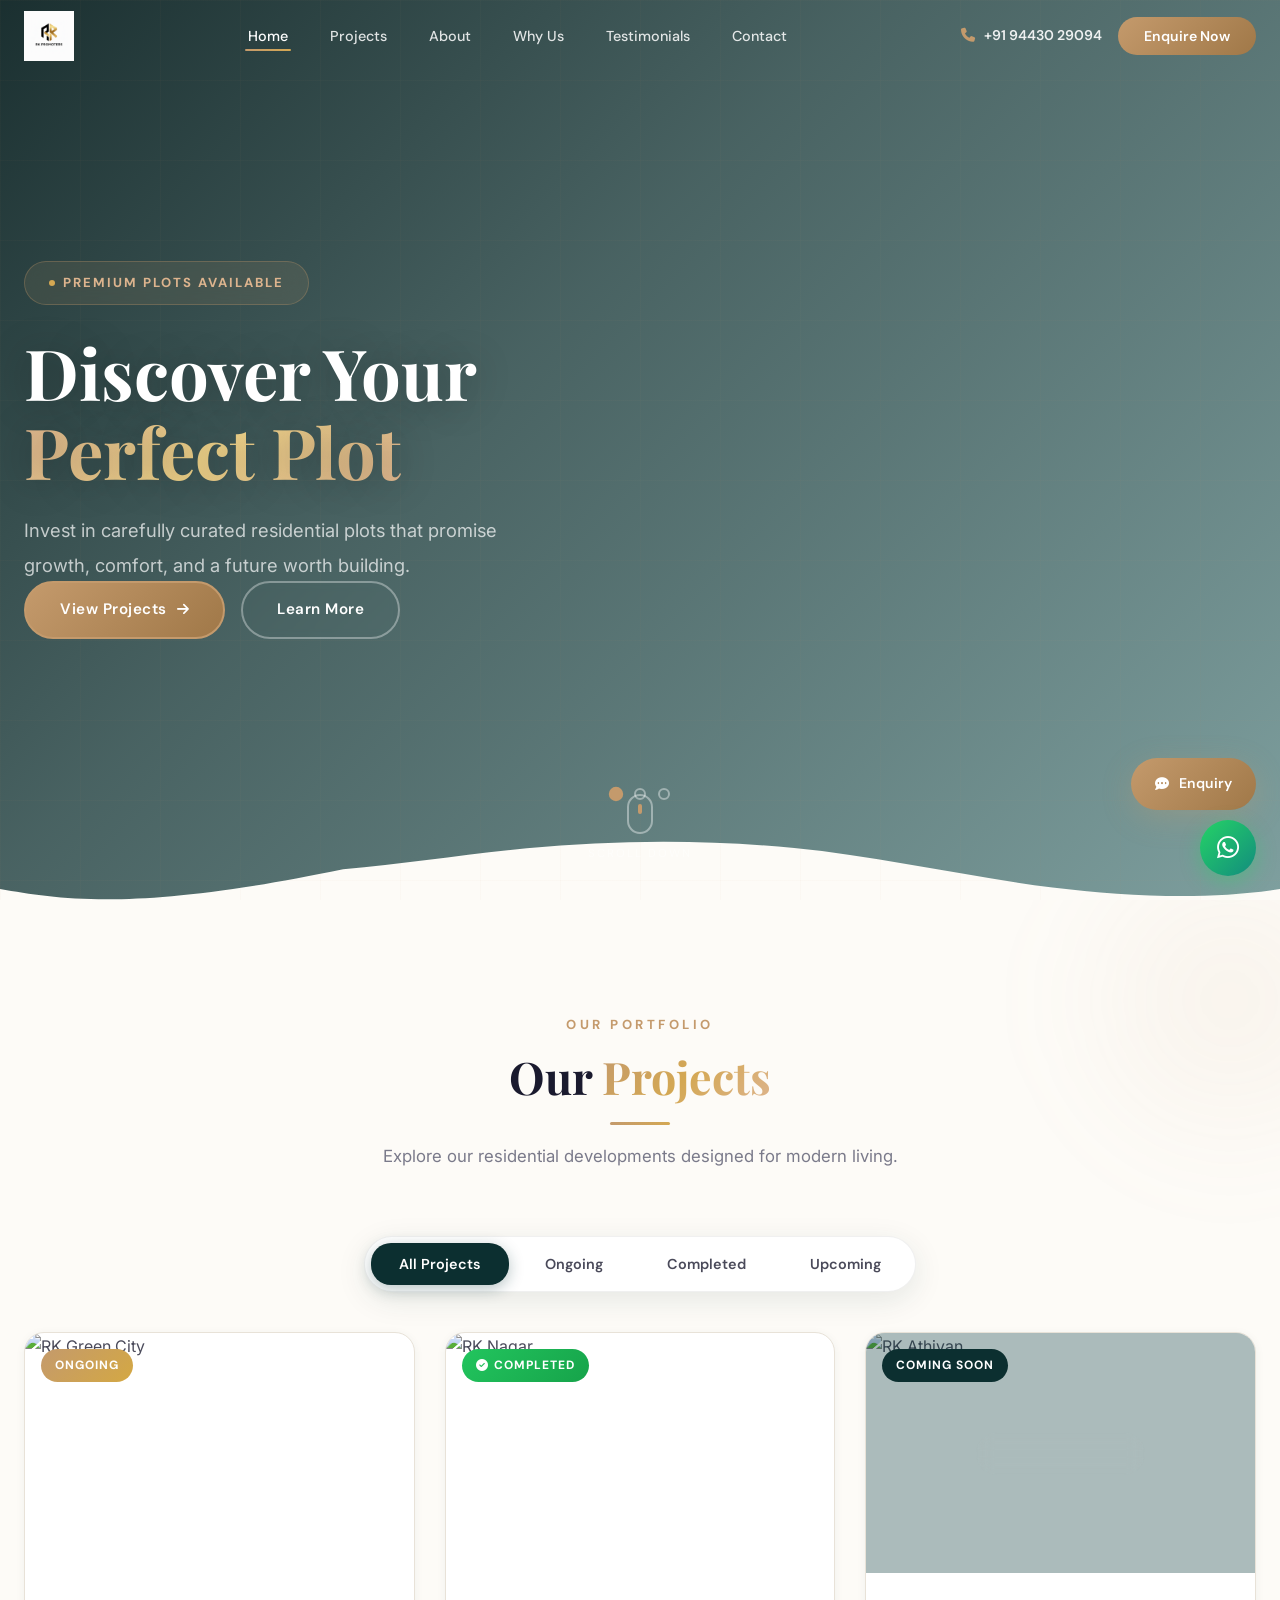
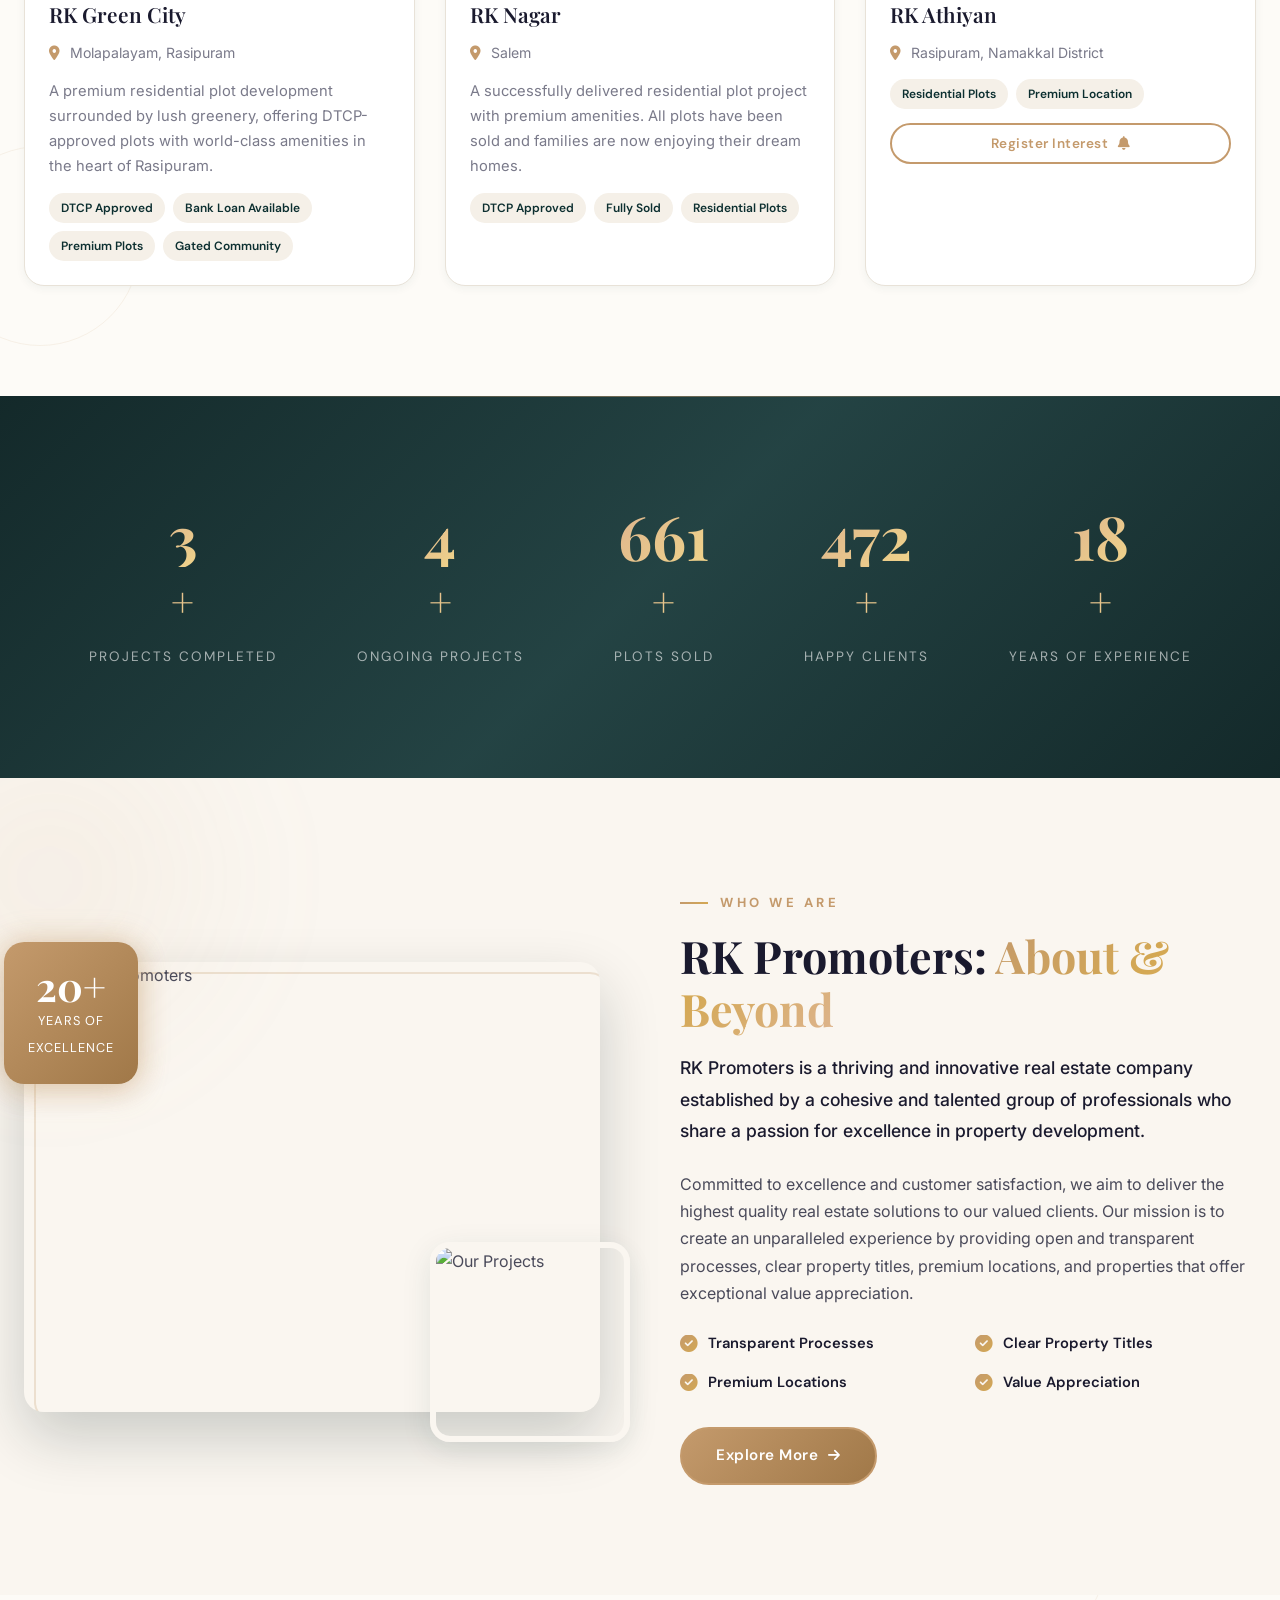
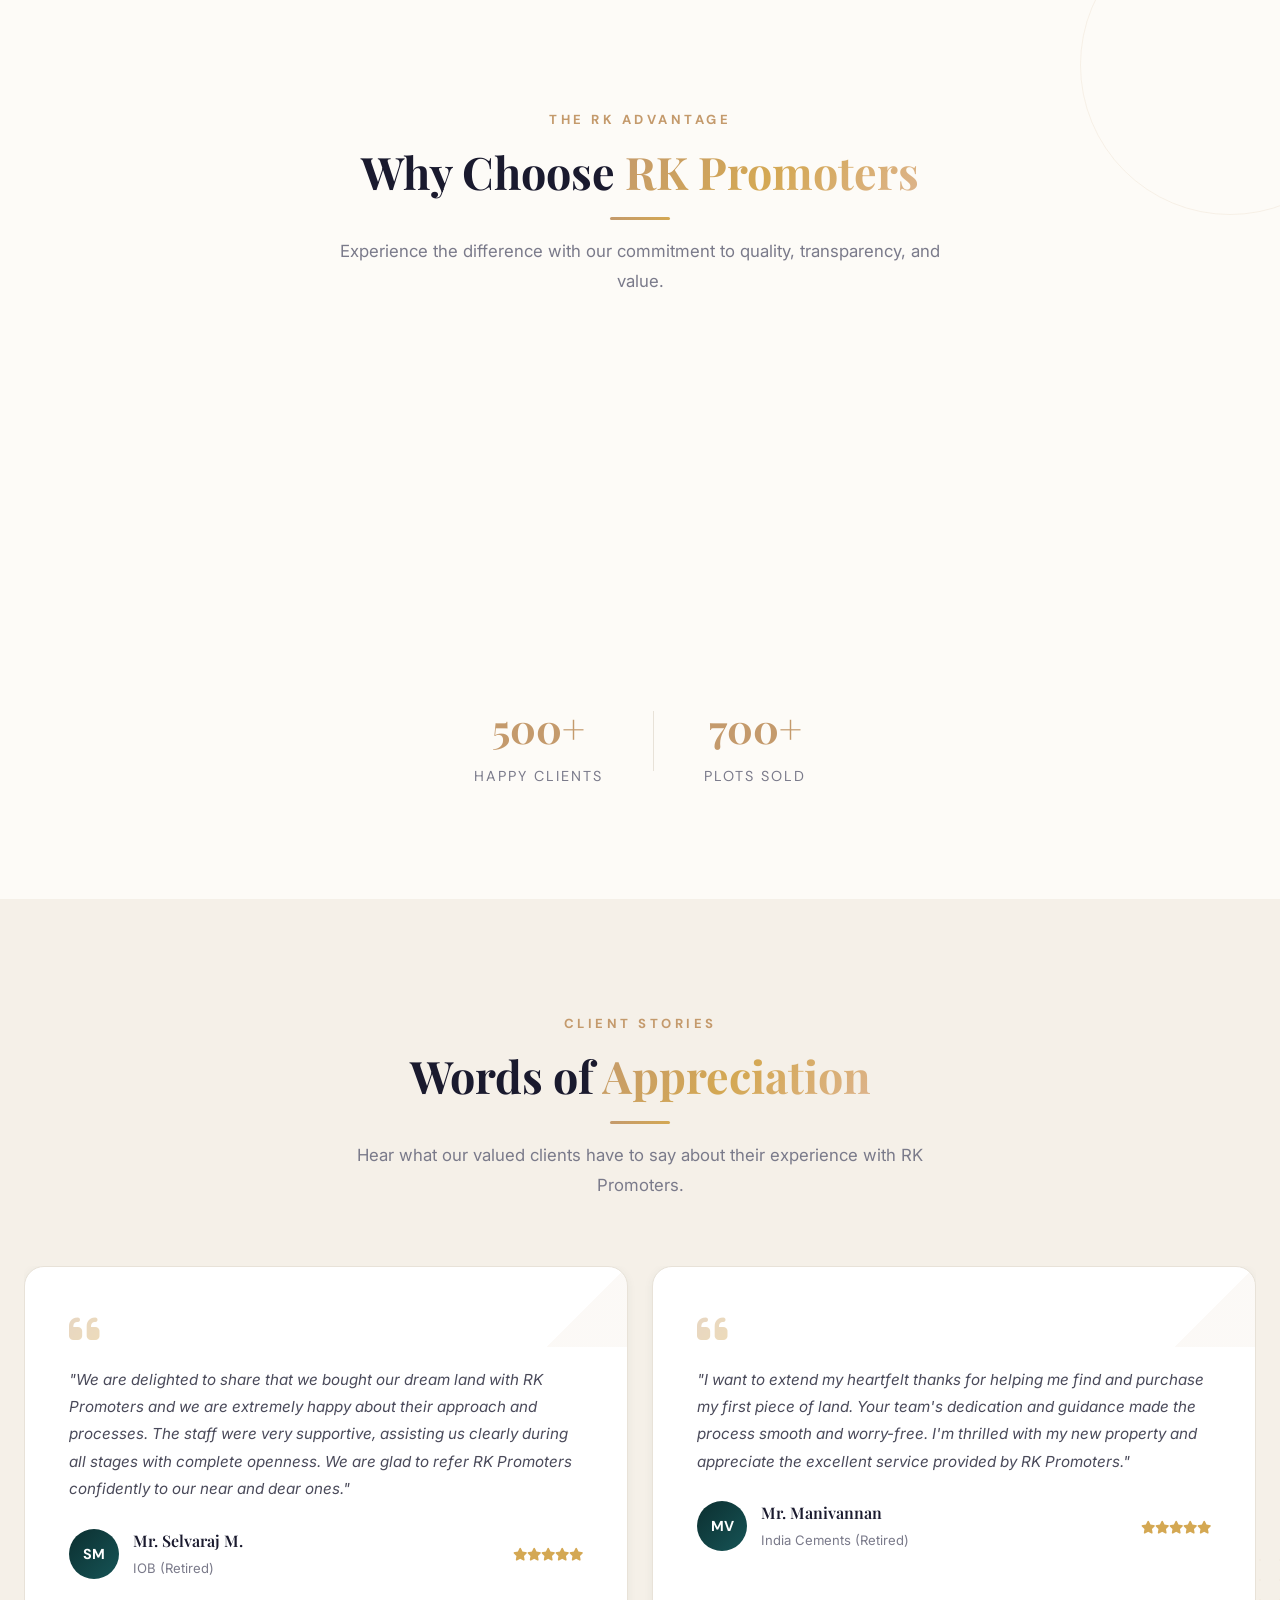
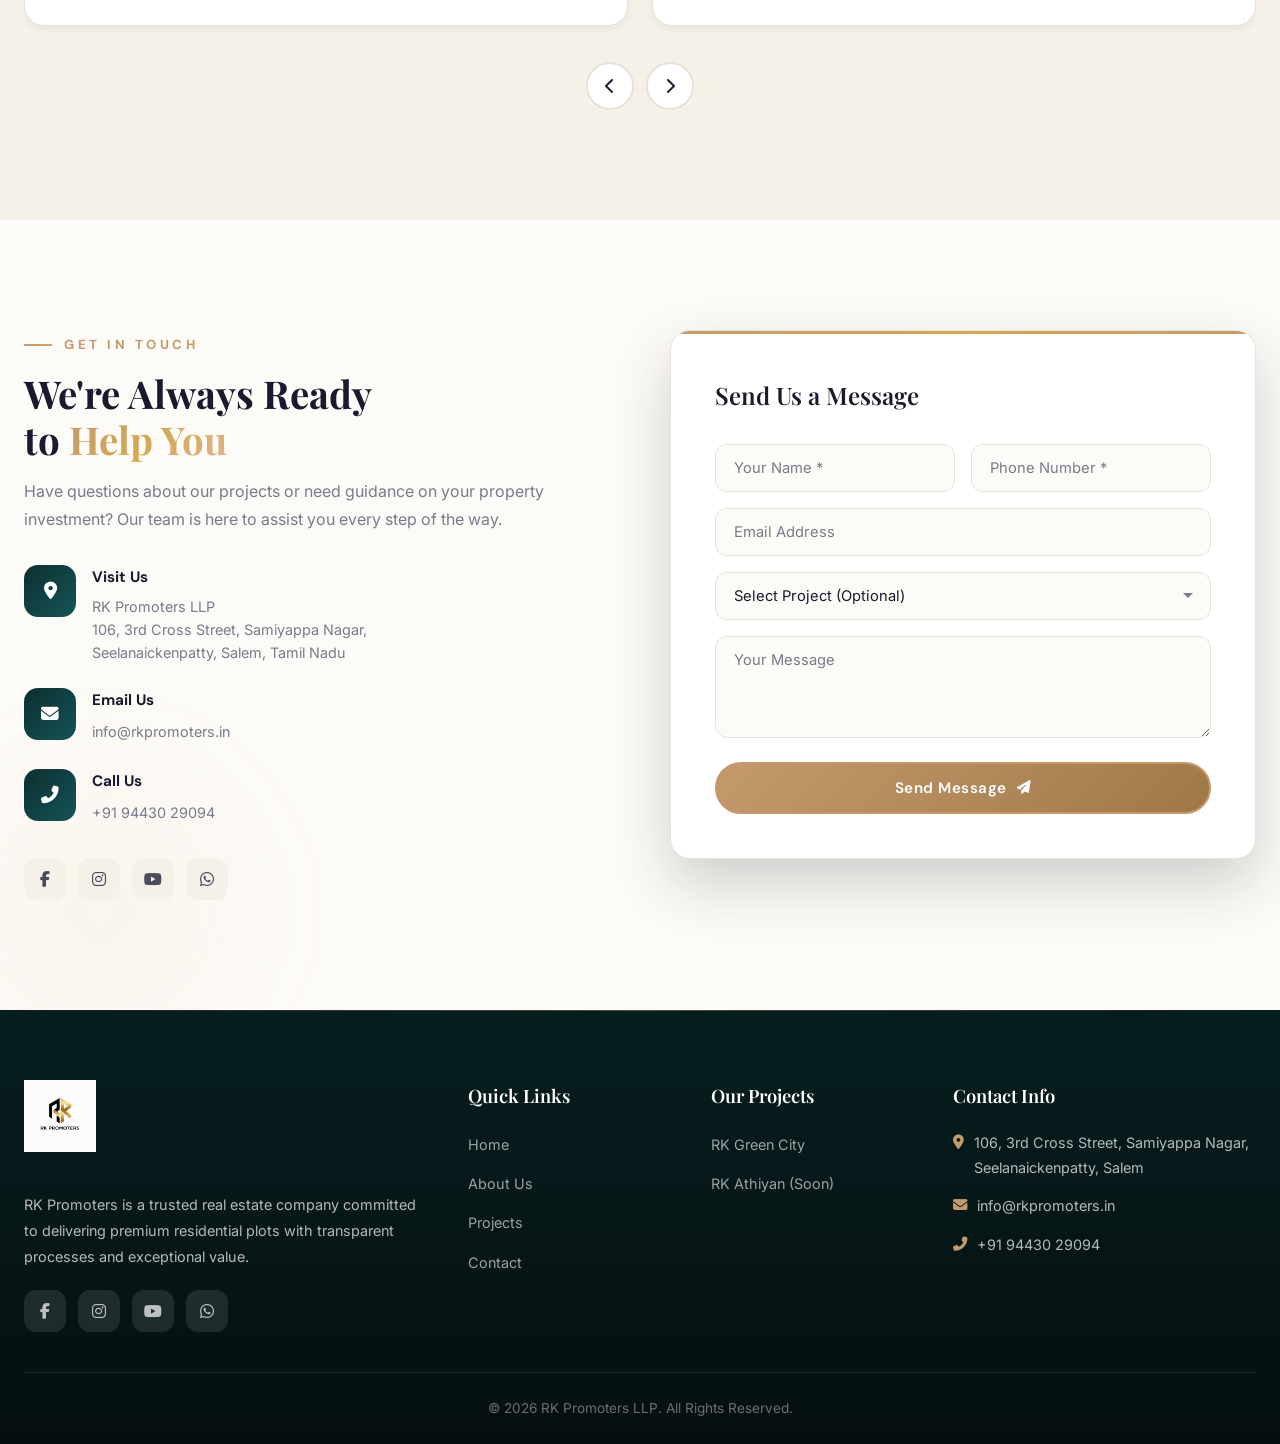
==== commit 46a56e81: "Remove old upcoming projects, replace site plan with new PDF - Remove RK Royal Garden, RK Lakeside V" ====
--- a/index.html
+++ b/index.html
@@ -196,74 +196,6 @@
                     </div>
                 </div>
 
-                <!-- UPCOMING: RK Royal Garden -->
-                <div class="project-card project-filter-card upcoming-card" data-category="upcoming" data-aos="fade-up">
-                    <div class="project-image">
-                        <img src="https://images.unsplash.com/photo-1600607687939-ce8a6c25118c?w=600&q=80" alt="RK Royal Garden">
-                        <div class="project-badge badge-upcoming">Coming Soon</div>
-                        <div class="upcoming-overlay">
-                            <div class="upcoming-label">
-                                <i class="fas fa-clock"></i>
-                                <span>Launching Soon</span>
-                            </div>
-                        </div>
-                    </div>
-                    <div class="project-info">
-                        <h3>RK Royal Garden</h3>
-                        <p class="project-location"><i class="fas fa-map-marker-alt"></i> Salem</p>
-                        <div class="project-tags">
-                            <span>Residential Plots</span>
-                            <span>Premium Location</span>
-                        </div>
-                        <button class="btn btn-sm btn-register" onclick="openEnquiryModal()">Register Interest <i class="fas fa-bell"></i></button>
-                    </div>
-                </div>
-
-                <!-- UPCOMING: RK Lakeside Villas -->
-                <div class="project-card project-filter-card upcoming-card" data-category="upcoming" data-aos="fade-up">
-                    <div class="project-image">
-                        <img src="https://images.unsplash.com/photo-1600585154526-990dced4db0d?w=600&q=80" alt="RK Lakeside Villas">
-                        <div class="project-badge badge-upcoming">Coming Soon</div>
-                        <div class="upcoming-overlay">
-                            <div class="upcoming-label">
-                                <i class="fas fa-clock"></i>
-                                <span>Launching Soon</span>
-                            </div>
-                        </div>
-                    </div>
-                    <div class="project-info">
-                        <h3>RK Lakeside Villas</h3>
-                        <p class="project-location"><i class="fas fa-map-marker-alt"></i> Erode</p>
-                        <div class="project-tags">
-                            <span>Villa Plots</span>
-                            <span>Lake View</span>
-                        </div>
-                        <button class="btn btn-sm btn-register" onclick="openEnquiryModal()">Register Interest <i class="fas fa-bell"></i></button>
-                    </div>
-                </div>
-
-                <!-- UPCOMING: RK Paradise -->
-                <div class="project-card project-filter-card upcoming-card" data-category="upcoming" data-aos="fade-up">
-                    <div class="project-image">
-                        <img src="https://images.unsplash.com/photo-1600047509807-ba8f99d2cdde?w=600&q=80" alt="RK Paradise">
-                        <div class="project-badge badge-upcoming">Coming Soon</div>
-                        <div class="upcoming-overlay">
-                            <div class="upcoming-label">
-                                <i class="fas fa-clock"></i>
-                                <span>Launching Soon</span>
-                            </div>
-                        </div>
-                    </div>
-                    <div class="project-info">
-                        <h3>RK Paradise</h3>
-                        <p class="project-location"><i class="fas fa-map-marker-alt"></i> Coimbatore</p>
-                        <div class="project-tags">
-                            <span>Gated Community</span>
-                            <span>Smart Homes</span>
-                        </div>
-                        <button class="btn btn-sm btn-register" onclick="openEnquiryModal()">Register Interest <i class="fas fa-bell"></i></button>
-                    </div>
-                </div>
             </div>
         </div>
     </section>
@@ -529,9 +461,6 @@
                                 <option value="">Select Project (Optional)</option>
                                 <option value="rk-green-city">RK Green City</option>
                                 <option value="rk-athiyan">RK Athiyan (Upcoming)</option>
-                                <option value="rk-royal-garden">RK Royal Garden (Upcoming)</option>
-                                <option value="rk-lakeside">RK Lakeside Villas (Upcoming)</option>
-                                <option value="rk-paradise">RK Paradise (Upcoming)</option>
                             </select>
                         </div>
                         <div class="form-group"><textarea name="message" placeholder="Your Message" rows="4"></textarea></div>
@@ -572,9 +501,6 @@
                     <ul>
                         <li><a href="project-detail.html?project=rk-green-city">RK Green City</a></li>
                         <li><a href="#">RK Athiyan (Soon)</a></li>
-                        <li><a href="#">RK Royal Garden (Soon)</a></li>
-                        <li><a href="#">RK Lakeside Villas (Soon)</a></li>
-                        <li><a href="#">RK Paradise (Soon)</a></li>
                     </ul>
                 </div>
                 <div class="footer-contact">
@@ -613,9 +539,6 @@
                         <option value="">Select Project (Optional)</option>
                         <option value="RK Green City">RK Green City</option>
                         <option value="RK Athiyan (Upcoming)">RK Athiyan (Upcoming)</option>
-                        <option value="RK Royal Garden (Upcoming)">RK Royal Garden (Upcoming)</option>
-                        <option value="RK Lakeside Villas (Upcoming)">RK Lakeside Villas (Upcoming)</option>
-                        <option value="RK Paradise (Upcoming)">RK Paradise (Upcoming)</option>
                     </select>
                 </div>
                 <div class="form-group"><textarea placeholder="Your Message" rows="3"></textarea></div>
--- a/css/style.css
+++ b/css/style.css
@@ -780,6 +780,11 @@
     transform: rotate(-45deg) translate(5px, -5px);
 }
 
+/* Force white X on dark overlay, even when navbar is scrolled */
+.hamburger.active span {
+    background: var(--white) !important;
+}
+
 /* ============ HERO SECTION ============ */
 .hero {
     position: relative;
@@ -3229,6 +3234,30 @@
     right: 12px;
 }
 
+/* PDF site plan embed */
+.pd-split-pdf {
+    position: relative;
+    flex: 1;
+    min-height: 400px;
+    background: var(--bg-light);
+    border-radius: var(--radius-md);
+    overflow: hidden;
+}
+
+.pd-split-pdf embed {
+    display: block;
+    min-height: 400px;
+    border: none;
+}
+
+.pd-plan-fallback {
+    position: absolute;
+    bottom: 12px;
+    left: 50%;
+    transform: translateX(-50%);
+    z-index: 2;
+}
+
 /* Site View photo carousel */
 .pd-siteview-carousel {
     flex: 1;
@@ -4076,7 +4105,7 @@
         left: 0;
         width: 100%;
         height: 100vh;
-        background: var(--primary-dark);
+        background: rgba(8, 30, 31, 0.97);
         z-index: 5;
         align-items: center;
         justify-content: center;
@@ -4084,6 +4113,10 @@
         animation: fadeInUp 0.3s ease;
     }
     
+    .hamburger {
+        z-index: 15;
+    }
+    
     .nav-links.mobile-active a {
         font-size: 1.2rem;
         color: rgba(255,255,255,0.85);
@@ -4188,11 +4221,11 @@
     }
     
     .pd-stat-item {
-        flex: 1 1 45%;
+        flex: 1 1 40%;
         padding: 18px 20px;
     }
     
-    .pd-stat-divider:nth-child(4) {
+    .pd-stat-divider {
         display: none;
     }
 }
@@ -4330,19 +4363,50 @@
         justify-content: center;
     }
     
+    .pd-stats-bar {
+        padding: 8px 0;
+    }
+    
     .pd-stats-row {
-        flex-direction: column;
+        display: grid;
+        grid-template-columns: 1fr 1fr;
+        gap: 0;
     }
     
     .pd-stat-item {
-        flex: 1 1 100%;
+        padding: 14px 16px;
+        gap: 10px;
         justify-content: flex-start;
-        padding: 16px 20px;
+        border-bottom: 1px solid var(--border);
+    }
+    
+    .pd-stat-item:nth-child(odd) {
+        border-right: 1px solid var(--border);
+    }
+    
+    .pd-stat-item:nth-last-child(-n+2) {
+        border-bottom: none;
+    }
+    
+    .pd-stat-icon {
+        width: 38px;
+        height: 38px;
+    }
+    
+    .pd-stat-icon i {
+        font-size: 0.95rem;
+    }
+    
+    .pd-stat-info strong {
+        font-size: 0.8rem;
+    }
+    
+    .pd-stat-info span {
+        font-size: 0.72rem;
     }
     
     .pd-stat-divider {
-        width: 100%;
-        height: 1px;
+        display: none;
     }
     
     .pd-gallery-grid {
